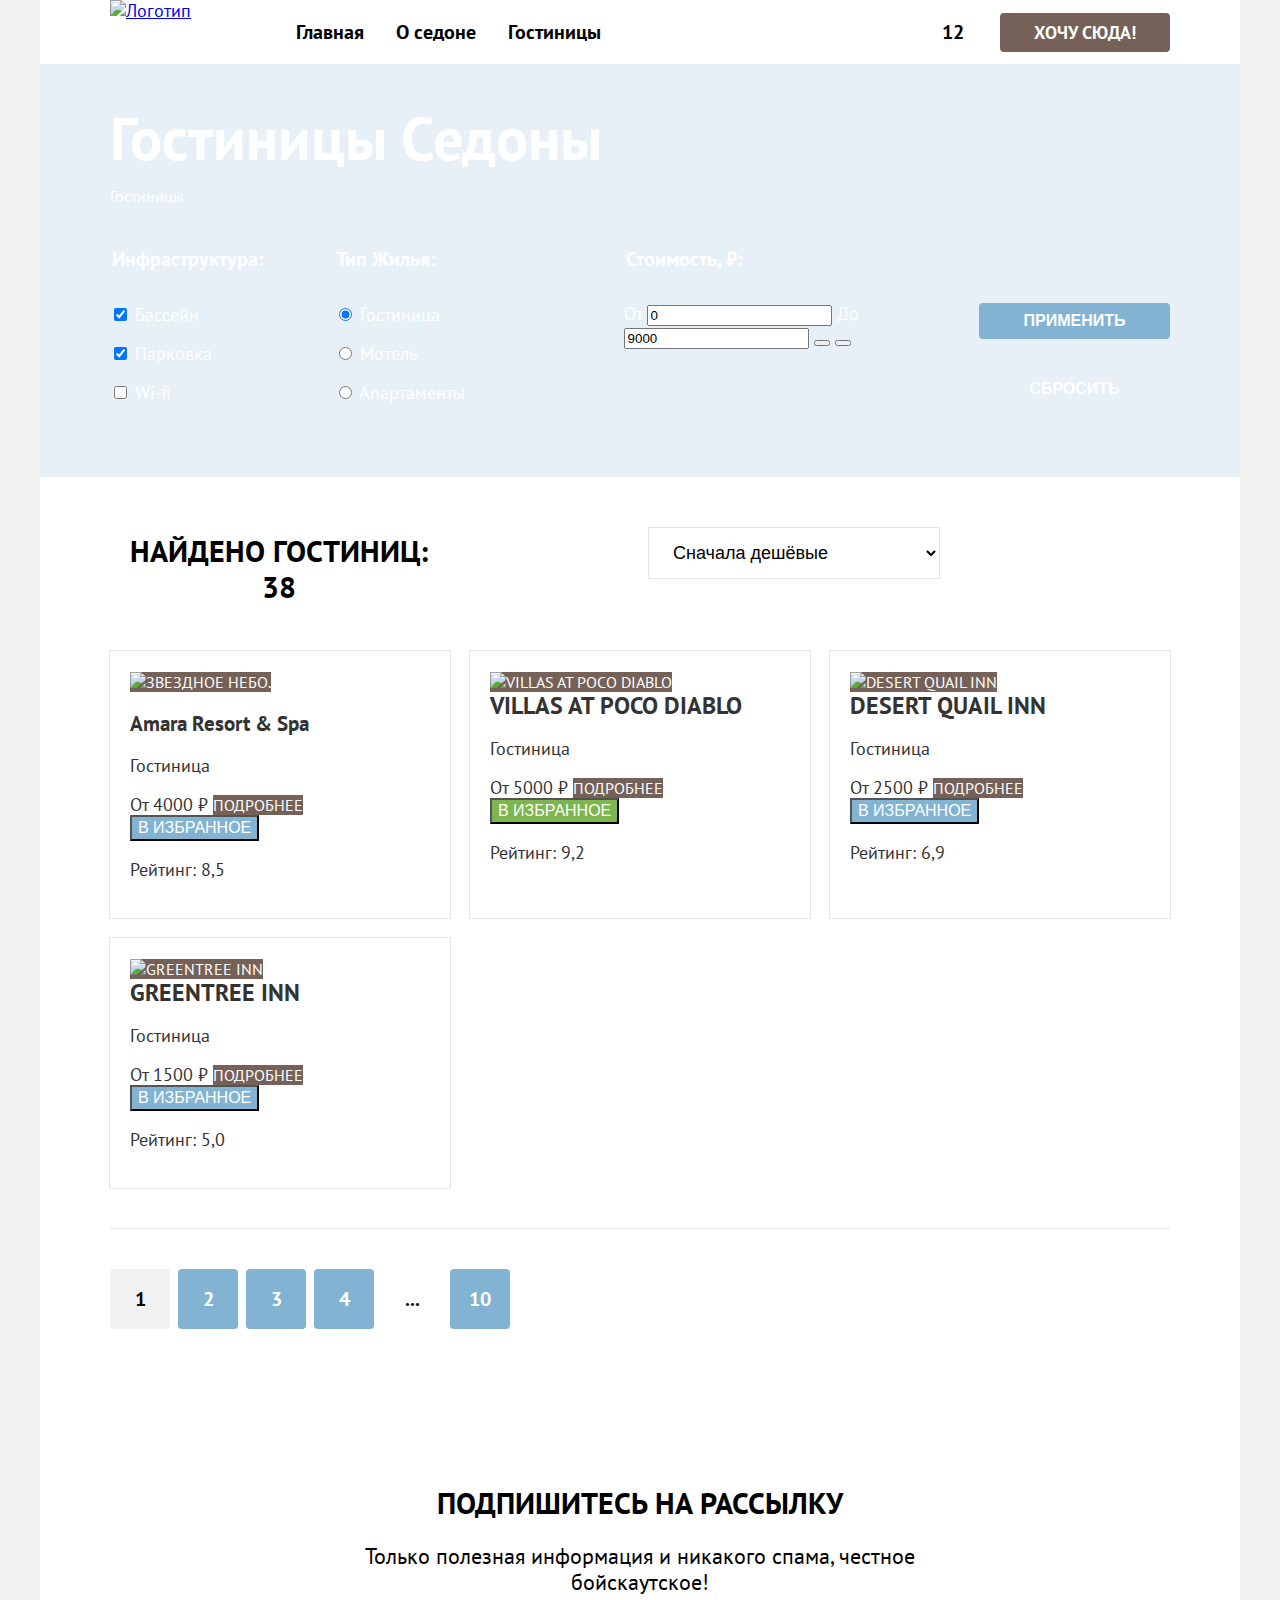
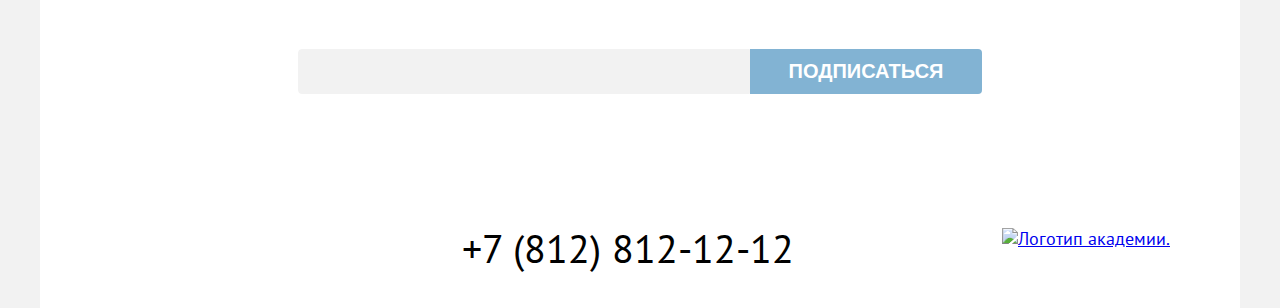
==== catalog.html @ 76ed7002 "Добавляет микросетки на флоксах" ====
<!DOCTYPE html>
<html lang="ru">
<head>
  <meta charset="UTF-8">
  <meta name="viewport" content="width=device-width, initial-scale=1.0">
  <title>Каталог гостиниц в Седоне</title>

  <link rel="stylesheet" href="styles/styles.css">
</head>
<body>
  <div class="page-container">
    <!-- Шапка -->
    <header class="main-header" data-test="header">
      <div class="container">
        <nav class="navigation">
          <a class="logo" href="index.html"><img src="images/logo-header.svg" alt="Логотип" width="140" height="70"></a>
          <ul class="navigation-list">
            <li class="navigation-item">
              <a class="navigation-link" href="#">Главная</a>
            </li>
            <li class="navigation-item">
              <a class="navigation-link" href="#">О седоне</a>
            </li>
            <li class="navigation-item">
              <a class="navigation-link" href="catalog.html">Гостиницы</a>
            </li>
          </ul>
          <ul class="navigation-list navigation-user">
            <li class="navigation-item">
              <a class="navigation-link" href="#">
              <span class="visually-hidden">
                Поиск
              </span>
              </a>
            </li>
            <li class="navigation-item">
              <a class="navigation-link" href="#">
                <span class="visually-hidden">
                  Избранное
                </span>
                <span class="notification">12</span>
              </a>
            </li>
            <li class="navigation-item">
              <a class="navigation-button button button-primary" href="#">Хочу сюда!</a>
            </li>
          </ul>
        </nav>
      </div>
    </header>

    <main class="main-inner">
      <!-- Фильтр -->
      <section class="filter" data-test="filter">
        <div class="container filter-container">
            <h1 class="filter-title title-h1">Гостиницы Седоны</h1>
              <ul class="breadcrumbs">
                <li class="breadcrumbs-item">
                  <a class="breadcrumbs-link" href="index.html">
                    <span class="visually-hidden">Главная</span>
                  </a>
                </li>
                <li class="breadcrumbs-item">
                  <span class="breadcrumbs-link"> Гостиницы</span>
                </li>
              </ul>
          <form class="catalog-filter" action="https://echo.htmlacademy.ru/" method="get">
            <fieldset class="catalog-filter-group">
              <legend class="catalog-filter-title">Инфраструктура:</legend>
              <ul class="catalog-filter-list">
                <li class="catalog-filter-item">
                  <lable class="checkbox">
                    <input type="checkbox" class="checkbox-input" name="swimming-pool" checked>
                    <span class="checkbox-lable">Бассейн</span>
                  </lable>
                </li>
                <li class="catalog-filter-item">
                  <lable class="checkbox">
                    <input type="checkbox" class="checkbox-input" name="parking" checked>
                    <span class="checkbox-lable">Парковка</span>
                  </lable>
                </li>
                <li class="catalog-filter-item">
                  <lable class="checkbox">
                    <input type="checkbox" class="checkbox-input" name="wi-fi">
                    <span class="checkbox-lable">Wi-fi</span>
                  </lable>
                </li>
              </ul>
            </fieldset>
            <fieldset class="catalog-filter-group">
              <legend class="catalog-filter-title">Тип Жилья:</legend>
              <ul class="catalog-filter-list">
                <li class="catalog-filter-item">
                  <label class="radio">
                    <input type="radio" class="radio-input" name="type-of-housing" value="hotel" checked>
                    <span class="radio-lable">Гостиница</span>
                  </label>
                </li>
                <li class="catalog-filter-item">
                  <label class="radio">
                    <input type="radio" class="radio-input" name="type-of-housing" value="the-motel">
                    <span class="radio-lable">Мотель</span>
                  </label>
                </li>
                <li class="catalog-filter-item">
                  <label class="radio">
                    <input type="radio" class="radio-input" name="type-of-housing" value="apartments">
                    <span class="radio-lable">Апартаменты</span>
                  </label>
                </li>
              </ul>
            </fieldset>
            <fieldset class="catalog-filter-group">
              <legend class="catalog-filter-title">Стоимость, ₽:</legend>
              <lable class="filter-range-control">
                <span class="range">От</span>
                <input type="text" class="min-interval" value="0">
              </lable>
              <lable class="filter-range-control">
                <span class="range">До</span>
                <input type="text" class="max-interval" value="9000">
              </lable>
              <button class="filter-range-handle handle-min" type="button">
                <span class="visually-hidden">Управление нижней границей стоимости</span>
              </button>
              <button class="filter-range-handle handle-max" type="button">
                <span class="visually-hidden">Управление верхней границей стоимости</span>
              </button>
            </fieldset>
            <div class="button-filter-choice">
              <button class="button button-apply button-secondary" type="submit">Применить</button>
              <button class="button button-reset" type="submit">Сбросить</button>
            </div>
          </form>
        </div>
      </section>

      <!-- Каталог -->
      <section class="cards container" data-test="catalog">
        <header class="catalog-header">
          <h2 class="catalog-title title-h2">Найдено гостиниц: 38</h2>
          <label class="catalog-select">
            <select class="select-control" aria-label="Сортировка">
                <option value="popular">Сначала дешёвые</option>
                <option value="cheap">Сначала дорогие</option>
                <option value="expensive">Сначала популярные</option>
            </select>
          </label>
          <ul class="cards-type">
            <li class="cards-type-item">
              <a href="#" class="button button-light">
                <span class="visually-hidden">Показать карточки</span>
              </a>
            </li>
            <li class="cards-type-item">
              <a class="button" href="#">
                <span class="visually-hidden">Слайд-шоу</span>
              </a>
            </li>
            <li class="cards-type-item">
              <a class="button" href="#">
                <span class="visually-hidden">Показать список</span>
              </a>
            </li>
          </ul>
        </header>
        <ul class="cards-list">
          <li class="cards-item">
            <div class="prodact-card">
              <a href="#" class="card-link">
                <img src="images/catalog/hotel-1.jpg" alt=" Звездное небо." class="card-image" width="300" height="212">
              </a>
              <h3 class="card-title">Amara Resort & Spa</h3>
              <p class="card-text">Гостиница</p>
              <b class="card-price">От 4000 ₽</b>
              <a href="" class="button card-link">подробнее</a>
              <button class="button button-favourites">в избранное</button>
              <p class="visually-hidden">4 звезды</p>
              <p class="card-rating">Рейтинг: 8,5</p>
            </div>
          </li>

          <li class="cards-item">
            <div class="prodact-card">
              <a href="#" class="card-link">
                <img src="images/catalog/hotel-2.jpg" width="300" height="212" alt=" Villas at Poco Diablo" class="card-image">
              </a>
              <h3 class="card-title title-h3">Villas at Poco Diablo</h3>
              <p class="card-text">Гостиница</p>
              <b class="card-price">От 5000 ₽</b>
              <a href="" class="button card-link">подробнее</a>
              <button class="button button-favourites active-button">в избранное</button>
              <p class="visually-hidden">4 звезды</p>
              <p class="card-rating">Рейтинг: 9,2</p>
            </div>
          </li>

          <li class="cards-item">
            <div class="prodact-card">
              <a href="#" class="card-link">
                <img src="images/catalog/hotel-3.jpg" width="300" height="212" alt="Desert Quail Inn" class="card-image">
              </a>
              <h3 class="card-title title-h3">Desert Quail Inn</h3>
              <p class="card-text">Гостиница</p>
              <b class="card-price">От 2500 ₽</b>
              <a href="" class="button card-link">подробнее</a>
              <button class="button button-favourites">в избранное</button>
              <p class="visually-hidden">3 звезды</p>
              <p class="card-rating">Рейтинг: 6,9</p>
            </div>
          </li>

          <li class="cards-item">
            <div class="prodact-card">
              <a href="#" class="card-link">
                <img src="images/catalog/hotel-4.jpg" width="300" height="212" alt="GreenTree Inn" class="card-image">
              </a>
              <h3 class="card-title title-h3">GreenTree Inn</h3>
              <p class="card-text">Гостиница</p>
              <b class="card-price">От 1500 ₽</b>
              <a href="" class="button card-link">подробнее</a>
              <button class="button button-favourites">в избранное</button>
              <p class="visually-hidden">2 звезды</p>
              <p class="card-rating">Рейтинг: 5,0</p>
            </div>
          </li>
        </ul>

        <!-- Пагинация -->
        <ul class="pagination">
          <li class="pagination-item">
            <a class="pagination-link pagination-current">1</a>
          </li>
          <li class="pagination-item">
            <a class="pagination-link" href="#">2</a>
          </li>
          <li class="pagination-item">
            <a class="pagination-link" href="#">3</a>
          </li>
          <li class="pagination-item">
            <a class="pagination-link" href="#">4</a>
          </li>
          <li class="pagination-item">
            <a class="pagination-link pagination-other" href="#">...</a>
          </li>
          <li class="pagination-item">
            <a class="pagination-link" href="#">10</a>
          </li>
        </ul>
      </section>

      <!-- Обратная связь-->
      <section class="subscribe subscribe-catalog" data-test="subscribe">
        <div class="subscribe-container">
          <h2 class="catalog-subscribe-title title-h2">Подпишитесь на рассылку</h2>
          <p class="subscribe-description">Только полезная информация и никакого спама, честное бойскаутское!</p>
          <form class="subscribe-form" action="https://echo.htmlacademy.ru/" method="post">
            <input class="subscribe-email" type="email" name="subscribe-email">
            <button class="button subscribe-button button-secondary" type="submit">Подписаться</button>
          </form>
        </div>
      </section>
    </main>

    <footer class="main-footer" data-test="footer">
      <div class="container footer-container">
          <!-- Социальные сети -->
            <ul class="socials">
              <li class="socials-item">
                <a class="socials-link" href="#">
                  <span class="visually-hidden">Вконтакте</span>
                </a>
              </li>
              <li class="socials-item">
                <a class="socials-link" href="#">
                  <span class="visually-hidden">Телеграм</span>
                </a>
              </li>
              <li class="socials-item">
                <a class="socials-link" href="#">
                  <span class="visually-hidden">Youtube</span>
                </a>
              </li>
            </ul>
          <!-- Контакт -->
            <addres class="footer-phone">
              <a href="tel:+78128121212" class="footer-phone-link">+7 (812) 812-12-12</a>
            </addres>
          <!-- Лого футер -->
            <a class="footer-logo" href="index.html"><img src="images/Logo-footer.png" alt="Логотип академии." width="115" height="33"></a>
      </div>
    </footer>
  </div>
</body>
</html>
---- styles/styles.css ----
/* Подключение шрифтов */
@font-face {
  font-family: "PT Sans";
  font-style: normal;
  font-weight: 400;
  src: url("../fonts/ptsans-400.woff2") format("woff2");
  font-display: swap;
}


@font-face {
  font-family: "PT Sans";
  font-style: normal;
  font-weight: 700;
  src: url("../fonts/ptsans-700.woff2") format("woff2");
  font-display: swap;
}

*,
*::before,
*::after {
  box-sizing: border-box;
}

.visually-hidden {
  position: absolute;
  width: 1px;
  height: 1px;
  margin: -1px;
  padding: 0;
  border: 0;
  clip: rect(0 0 0 0);
  overflow: hidden;
}

html {
  height: 100%;
}

body{
  margin: 0;
  display: flex;
  flex-direction: column;
  min-height: 100%;
  font-family: "PT Sans", "Arial", sans-serif;
  font-size: 18px;
  line-height: 21px;
  font-weight: 400;
  color: #333333;
  background-color: #F2F2F2;
}

.page-container {
  background-color: #ffffff;
  max-width: 1200px;
  margin: 0 auto;
}

.container {
  width: 1060px;
  margin: 0 auto;
}

.main-header {
  color: #000000;
}

.navigation {
  display: flex;
  column-gap: 30px;
  align-items: center;
}

.logo {
  align-self: flex-start;
  width: 140px;
  /* margin-right: 30px; */
  margin-bottom: -6px;
}

.navigation-list {
  margin: 0;
  padding: 0;
  list-style: none;
  display: flex;
  flex-wrap: wrap;
  align-items: center;
}

.navigation-user {
  margin-left: auto;
}

.navigation-link {
  display: block;
  padding: 20px 16px;
  font-size: 20px;
  line-height: 24px;
  font-weight: 700;
  text-decoration: none;
  color: inherit;
}

.navigation-user .navigation-link {
  min-width: 44px;
  min-height: 64px;
}

.button-primary {
  color: #ffffff;
  background-color: #756157;
  text-decoration: none;
  text-transform: uppercase;
  font-weight: 700;
}

.navigation-button {
  padding: 8px 34px;
  border-radius: 4px;
  margin-left: 20px;
}

.main-index {
  background-color: #ffffff;
  width: 1200px;
  margin: 0 auto;
}

.main-container {
  flex-grow: 1;
}

.hero-img {
  display: block;
  margin: 0 auto;
  margin-bottom: 82px;
}

.hero {
  background-image: url('../images/hero.jpg');
  background-repeat: no-repeat;
  background-size: 100% auto;
  background-color: #ffffff;
  min-height: 485px;
  padding-top: 51px;
}

.title-h1 {
  font-size: 60px;
  line-height: 78px;
  font-weight: 700;
  margin: 0;
}

.title-h2 {
  font-size: 30px;
  font-weight: 700;
  line-height: 36px;
  text-align: center;
  text-transform: uppercase;
  color: #000000;
  margin: 0;
}

.title-h3 {
  font-size: 24px;
  line-height: 28px;
  font-weight: 700;
  text-transform: uppercase;
  margin: 0;
}



.section-header-description {
  font-size: 22px;
  line-height: 26px;
  text-align: center;
}

/* Преимущества */

.advantages-header-title {
  margin-top: 69px;
  margin-bottom: 25px;
}

.advantages-header-description {
  margin-bottom: 69px;
}

.advantages-list {
  display:flex;
  flex-wrap: wrap;
  margin: 0;
  padding: 0;
  justify-content: space-around;
  text-align: center;
  list-style: none;
}

.advantages-card {
  min-height: 385px;
  display: flex;
  flex-direction: column;
  justify-content: center;
  align-items: center;
  padding: 102px 85px;
}

.advantages-item-w-image-left {
  background-color: #82B3D3;
  color: #ffffff;
  width: 1200px;
  display: flex;
  flex-direction: row-reverse;
}

.advantages-item-light {
  background-color: #83B3D31F;
  color: #000000;
  width: 400px;
}

.advantages-item-dark {
  background-color: #83B3D333;
  color: #000000;
  width: 400px;
}

.advantages-item-w-image-right {
  background-color: #82B3D3;
  color: #ffffff;
  width: 1200px;
  display: flex;
}

/* Услуги */
.services-header-title {
  margin-top: 64px;
  margin-bottom: 20px;
}

.services-header-description {
  margin-bottom: 64px;
}

.services-list {
  margin: 0;
  padding: 0;
  display: flex;
  flex-wrap: wrap;
  list-style: none;
}

.services-container {
  padding-top: 81px;
  display: flex;
  flex-direction: column;
  justify-content: center;
  align-items: center;
}

.services-item {
  text-align: center;
  flex-basis: 400px;
  min-height: 385px;
}

.services-item-light {
  background-color: #83B3D31F;
}

.services-item p {
  font-size: 18px;
  line-height: 21px;
}

/* Поиск гостиницы */

.search {
  text-align: center;
  display: flex;
  padding: 96px 304px;
}

.search-container {
  width: 592px;
}

.search-title {
  margin-bottom: 20px;
}

.search-description {
font-size: 22px;
line-height: 26px;
margin-bottom: 54px;
}

.search-button {
  font-size: 20px;
  line-height: 36px;
  text-align: center;
  padding: 8px 50px;
  min-width: 376px;
  min-height: 52px;
  border-radius: 4px;
}

/* Обратная связь */

.subscribe {
  background-image: url('../images/Subscribe.jpg');
  background-repeat: no-repeat;
  text-align: center;
  color: #ffffff;
  background-size: 100% auto;
  background-color: #83B3D333;
  display: flex;
  padding: 96px 258px 104px;
}

.subscribe-container {
  width: 684px;
}

.subscribe-title {
  color: #ffffff;
  margin-bottom: 20px;
}

.subscribe-description {
  font-size: 22px;
  line-height: 26px;
  margin-bottom: 54px;
}

.subscribe-form {
  display: flex;
  justify-content: center;
}

.subscribe-email {
  background-color: #F2F2F2;
  min-width: 452px;
  padding: 14px 20px;
  border: 1px solid #F2F2F2;
  border-top-left-radius: 4px;
  border-bottom-left-radius: 4px;
}

.button-secondary {
  color: #ffffff;
  text-transform: uppercase;
  background-color: #82B3D3;
  font-weight: 700;
  border: none;
}

.subscribe-button {
  min-width: 232px;
  padding: 8px 10px;
  border-top-right-radius: 4px;
  border-bottom-right-radius: 4px;
  font-size: 20px;
}

/* Футер */

.main-footer {
  margin: 0 auto;
  display: flex;
  justify-content: space-between;
  background-color: #ffffff;
}

.footer-container {
  display: flex;
  justify-content: space-between;
  margin: 30px 70px 40px;
}

.socials {
  list-style: none;
  margin: 0;
  padding: 0;
  display: flex;
  flex-wrap:wrap;
}

.socials-item {
  min-width: 48px;
  min-height: 40px;
}

.footer-phone {
  width: 720px;
  text-align: center;
}

.footer-phone-link {
  font-size: 40px;
  line-height: 40px;
  text-decoration: none;
  text-align: center;
  color: #000000;
}

.logo-footer-container {
  width: 115;
  align-self: center;
}


/* Каталог */

/* Фильтр */
.main-inner {
  width: 1200px;
  margin: 0 auto;
  background-color: #ffffff;
}

.filter {
  background-color: #83B3D333;
  color: #ffffff;
  background-image: url('../images/filter-background.jpg');
  background-repeat: no-repeat;
  background-size: cover;
   padding: 35px 70px 70px;
}

.filter-title {
  margin-bottom: 8px;
}

.filter-container {

  margin: 0;
}

.breadcrumbs {
  display: flex;
  list-style: none;
  margin: 0;
  padding: 0;
  margin-bottom: 40px;
}

.breadcrumbs-link {
  text-decoration: none;
  font-size: 16px;
}

.catalog-filter {
  display: flex;
}

.catalog-filter-list {
  list-style: none;
  margin: 0;
  padding: 0;
}

.catalog-filter-item {
  margin: 0;
  margin-bottom: 16px;
}

.catalog-filter-item:last-child {
  margin-bottom: 0;
}

.catalog-filter-group {
  min-width: 150px;
  margin: 0;
  padding: 0;
  border: none;
  margin-right: 70px;
}

.catalog-filter-group:nth-child(2) {
  margin-right: 140px;
}

.catalog-filter-group:nth-child(3) {
  width: 288px;
}

.catalog-filter-title {
  font-size: 20px;
  line-height: 24px;
  font-weight: 700;
  margin-bottom: 32px;
}

.checkbox-lable {
  font-size: 18px;
  line-height: 23px;
}

.radio-lable {
  font-size: 18px;
  line-height: 23px;
  font-weight: 400;
}

.button-filter-choice {
  display: flex;
  flex-direction: column;
  width: 191px;
}

.button-apply {
  font-size: 16px;
  line-height: 20px;
  text-align: center;
  min-width: 191px;
  padding: 8px 10px;
  margin-top: 56px;
  margin-bottom: 32px;
  border-radius: 4px;
}

.button-reset {
  font-size: 16px;
  line-height: 20px;
  text-transform: uppercase;
  color: #ffffff;
  font-weight: 700;
  text-align: center;
  min-width: 191px;
  padding: 8px 10px;
  background: transparent;
  border: none;
}

.search-resalt {
  font-size: 30px;
  line-height: 36px;
  font-weight: 700;
  text-transform: uppercase;
  color: #000000;
}

.select-control {
  font-size: 18px;
  line-height: 21px;
  background-color: #ffffff;
}

/* Карточки */
.catalog-header {
  display: flex;
  margin-top: 50px;
  margin-bottom: 40px;
}

.catalog-title {
 margin: 0;
 padding-top: 6px;
 padding-bottom: 6px;
 margin-right: 200px;
}

.select-control {
  min-width: 292px;
  padding: 14px 20px;
  border: 1px solid #E5E5E5;
  margin-right: 70px;
}

.cards-type {
  display: flex;
  flex-wrap: wrap;
  gap: 8px;
  padding: 0;
  margin: 0;
  min-width: 160px;
  list-style: none;
}

.cards-type-item {
  min-width: 48px;
  min-height: 48px;
}

.cards-list {
  display: flex;
  flex-wrap: wrap;
  justify-content: space-between;
  gap: 20px;
  list-style: none;
  margin: 0 auto;
  padding: 0;
  margin-bottom: 40px;
}

.cards-item {
  display:flex;
  flex-direction: column;
  padding: 20px;
  width: 340px;
  box-shadow: 0 0 0 1px #E6E6E6;
}

.cards-title {
  font-size: 24px;
  line-height: 28px;
  font-weight: 700;
}

.card-text {
  font-size: 18px;
  line-height: 21px;
}

.card-price {
  font-size: 18px;
  line-height: 21px;
  font-weight: 400;
}

.card-link {
  font-size: 16px;
  line-height: 20px;
  text-decoration: none;
  color: #ffffff;
  background-color: #756157;
  text-transform: uppercase;
}

.button-favourites {
  background-color: #82B3D3;
  color: #ffffff;
  font-size: 16px;
  line-height: 20px;
  text-transform: uppercase;
}

.button-rating {
  font-size: 16px;
  line-height: 20px;
  text-transform: uppercase;
  background-color: #F2F2F2;
}

.active-button {
  background-color: #7DB54F;
}


/* Пагинация */
.pagination {
  background-color: #ffffff;
  list-style: none;
  margin: 0;
  padding: 0;
  display: flex;
  gap: 8px;
  padding-top: 40px;
  margin-bottom: 60px;
  border-top: 1px solid #E6E6E6;
}

.pagination-link{
  color: #ffffff;
  background-color: #82B3D3;
  border-radius: 4px;
  text-decoration: none;
  font-size: 20px;
  line-height: 36px;
  font-weight: 700;
  display: block;
  min-width: 60px;
  min-height: 60px;
  padding: 12px 14px;
  text-align: center;
}

.pagination-current {
  color: #000000;
  background-color: #F2F2F2;
}

.pagination-other {
  color: #000000;
  background-color: #ffffff;
}

/* Обратная связь */

.subscribe-catalog {
  background-color: #ffffff;
  color: #000000;
  background-image: none;
}

.catalog-subscribe-title {
  color: #000000;
}
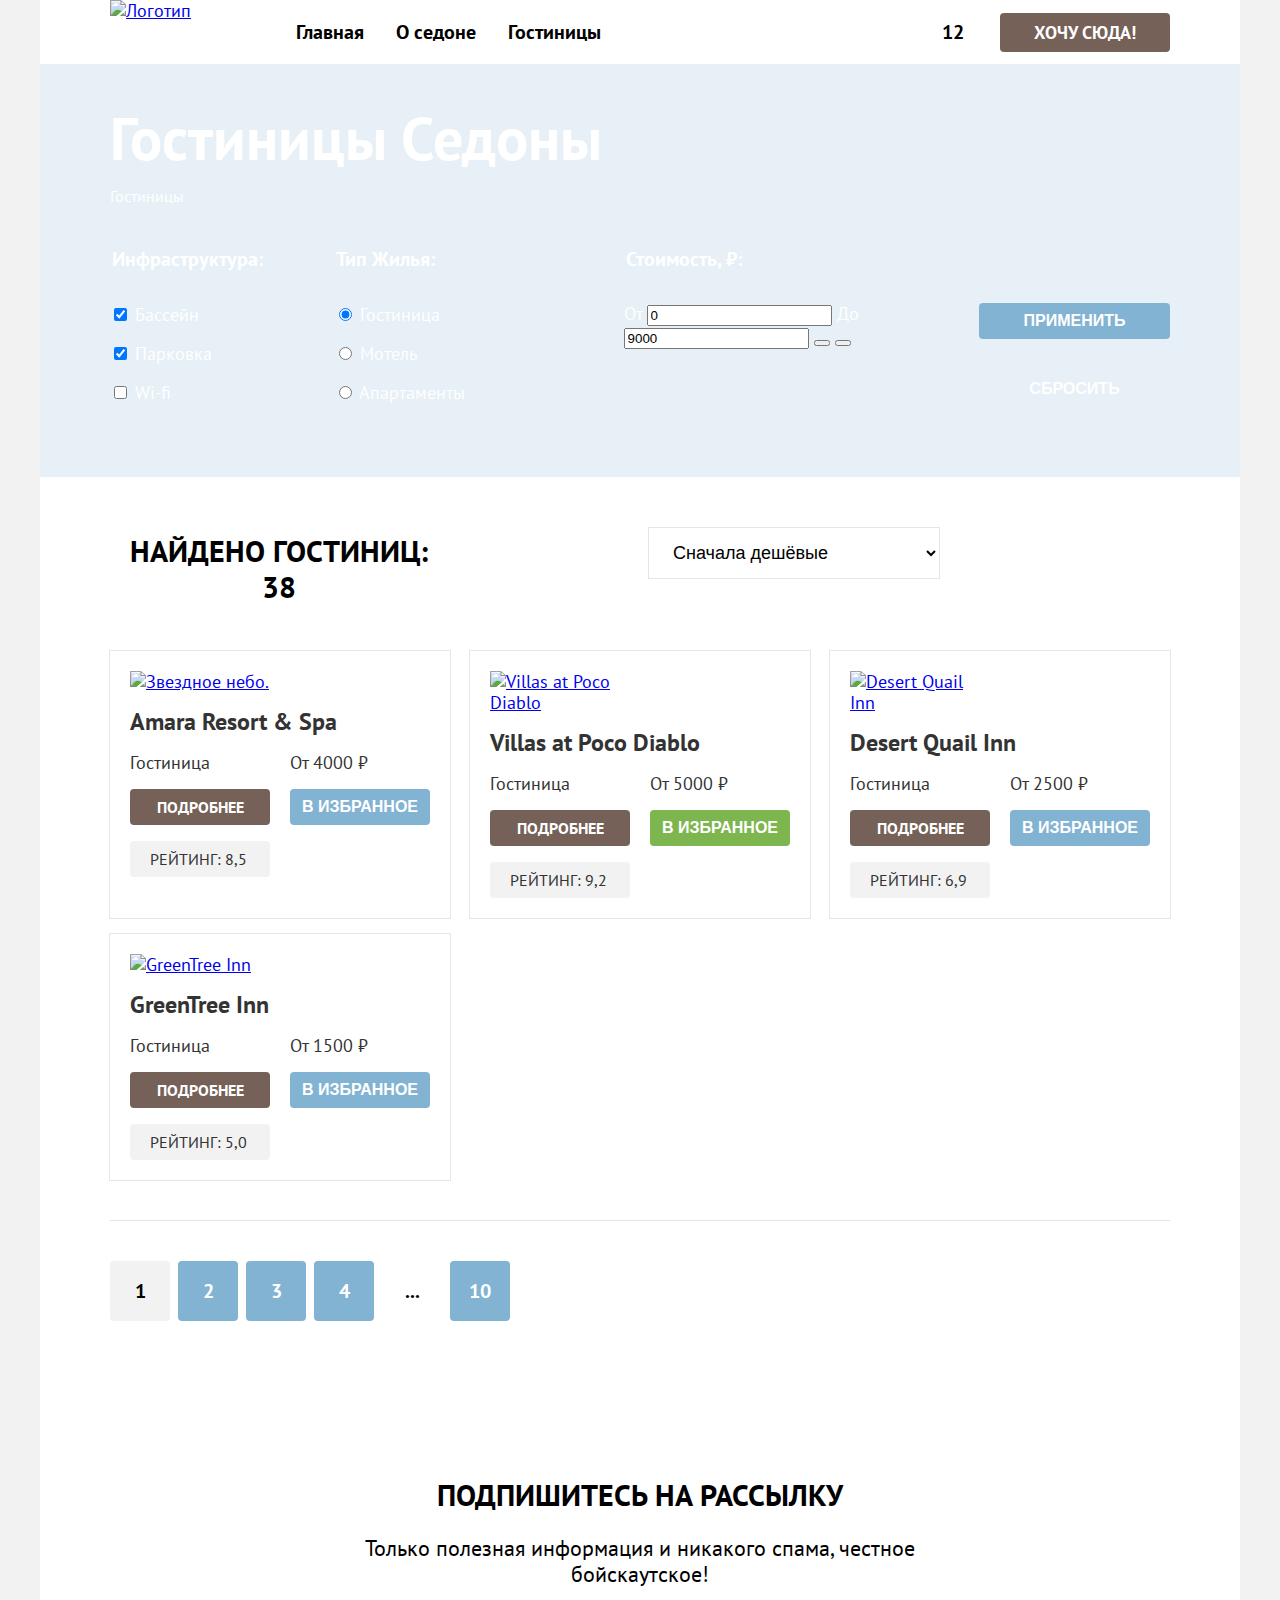
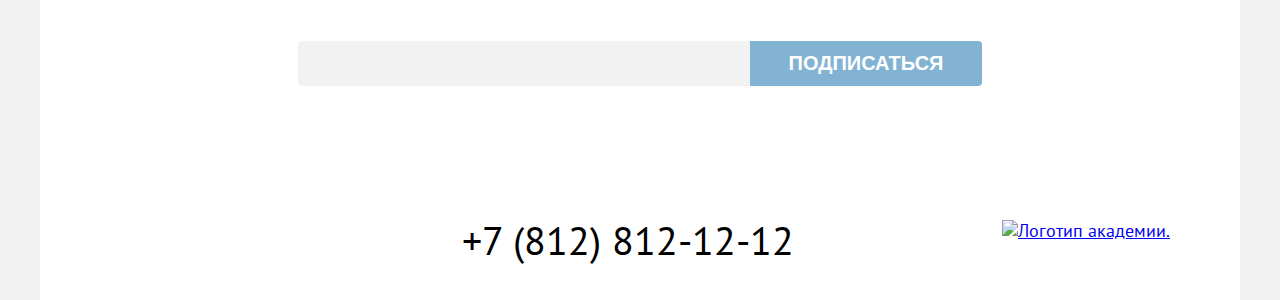
==== commit 8b494dbc: "Добавляет сетки на гридах в каталоге" ====
--- a/catalog.html
+++ b/catalog.html
@@ -167,60 +167,60 @@
         </header>
         <ul class="cards-list">
           <li class="cards-item">
-            <div class="prodact-card">
+            <div class="product-card">
               <a href="#" class="card-link">
                 <img src="images/catalog/hotel-1.jpg" alt=" Звездное небо." class="card-image" width="300" height="212">
               </a>
-              <h3 class="card-title">Amara Resort & Spa</h3>
-              <p class="card-text">Гостиница</p>
-              <b class="card-price">От 4000 ₽</b>
-              <a href="" class="button card-link">подробнее</a>
-              <button class="button button-favourites">в избранное</button>
-              <p class="visually-hidden">4 звезды</p>
-              <p class="card-rating">Рейтинг: 8,5</p>
-            </div>
-          </li>
-
-          <li class="cards-item">
-            <div class="prodact-card">
+                  <h3 class="card-title">Amara Resort & Spa</h3>
+                  <p class="card-text">Гостиница</p>
+                  <b class="card-price">От 4000 ₽</b>
+                    <a href="" class="button button-detaild button-primary">подробнее</a>
+                    <button class="button button-favourites button-secondary">в избранное</button>
+                  <p class="visually-hidden">4 звезды</p>
+                  <p class="card-rating">Рейтинг: 8,5</p>
+            </div>
+          </li>
+
+          <li class="cards-item">
+            <div class="product-card">
               <a href="#" class="card-link">
                 <img src="images/catalog/hotel-2.jpg" width="300" height="212" alt=" Villas at Poco Diablo" class="card-image">
               </a>
-              <h3 class="card-title title-h3">Villas at Poco Diablo</h3>
+              <h3 class="card-title">Villas at Poco Diablo</h3>
               <p class="card-text">Гостиница</p>
               <b class="card-price">От 5000 ₽</b>
-              <a href="" class="button card-link">подробнее</a>
-              <button class="button button-favourites active-button">в избранное</button>
+              <a href="" class="button button-primary button-detaild">подробнее</a>
+              <button class="button button-favourites active-button button-secondary">в избранное</button>
               <p class="visually-hidden">4 звезды</p>
               <p class="card-rating">Рейтинг: 9,2</p>
             </div>
           </li>
 
           <li class="cards-item">
-            <div class="prodact-card">
+            <div class="product-card">
               <a href="#" class="card-link">
                 <img src="images/catalog/hotel-3.jpg" width="300" height="212" alt="Desert Quail Inn" class="card-image">
               </a>
-              <h3 class="card-title title-h3">Desert Quail Inn</h3>
+              <h3 class="card-title">Desert Quail Inn</h3>
               <p class="card-text">Гостиница</p>
               <b class="card-price">От 2500 ₽</b>
-              <a href="" class="button card-link">подробнее</a>
-              <button class="button button-favourites">в избранное</button>
+              <a href="" class="button button-detaild button-primary">подробнее</a>
+              <button class="button button-favourites button-secondary">в избранное</button>
               <p class="visually-hidden">3 звезды</p>
               <p class="card-rating">Рейтинг: 6,9</p>
             </div>
           </li>
 
           <li class="cards-item">
-            <div class="prodact-card">
+            <div class="product-card">
               <a href="#" class="card-link">
                 <img src="images/catalog/hotel-4.jpg" width="300" height="212" alt="GreenTree Inn" class="card-image">
               </a>
-              <h3 class="card-title title-h3">GreenTree Inn</h3>
+              <h3 class="card-title">GreenTree Inn</h3>
               <p class="card-text">Гостиница</p>
               <b class="card-price">От 1500 ₽</b>
-              <a href="" class="button card-link">подробнее</a>
-              <button class="button button-favourites">в избранное</button>
+              <a href="" class="button button-detaild button-primary">подробнее</a>
+              <button class="button button-favourites button-secondary">в избранное</button>
               <p class="visually-hidden">2 звезды</p>
               <p class="card-rating">Рейтинг: 5,0</p>
             </div>
--- a/styles/styles.css
+++ b/styles/styles.css
@@ -112,6 +112,7 @@
   text-decoration: none;
   text-transform: uppercase;
   font-weight: 700;
+  text-align: center;
 }
 
 .navigation-button {
@@ -169,8 +170,6 @@
   text-transform: uppercase;
   margin: 0;
 }
-
-
 
 .section-header-description {
   font-size: 22px;
@@ -356,6 +355,7 @@
   background-color: #82B3D3;
   font-weight: 700;
   border: none;
+  text-align: center;
 }
 
 .subscribe-button {
@@ -587,13 +587,13 @@
 }
 
 .cards-list {
-  display: flex;
-  flex-wrap: wrap;
-  justify-content: space-between;
-  gap: 20px;
-  list-style: none;
-  margin: 0 auto;
-  padding: 0;
+  display: grid;
+  grid-template-columns: repeat(3, 340px);
+  column-gap: 20px;
+  row-gap: 16px;
+  list-style: none;
+  padding: 0;
+  margin: 0;
   margin-bottom: 40px;
 }
 
@@ -605,45 +605,56 @@
   box-shadow: 0 0 0 1px #E6E6E6;
 }
 
-.cards-title {
+.product-card {
+  display: grid;
+  grid-template-columns: repeat(2, 140px);
+  column-gap: 20px;
+  row-gap: 16px;
+}
+
+.card-title {
   font-size: 24px;
   line-height: 28px;
   font-weight: 700;
+  grid-column: 1/3;
+  margin: 0;
 }
 
 .card-text {
   font-size: 18px;
   line-height: 21px;
+  margin: 0;
 }
 
 .card-price {
   font-size: 18px;
   line-height: 21px;
   font-weight: 400;
-}
-
-.card-link {
+  align-self: center;
+  margin: 0;
+}
+
+.button-detaild {
   font-size: 16px;
   line-height: 20px;
-  text-decoration: none;
-  color: #ffffff;
-  background-color: #756157;
-  text-transform: uppercase;
+  padding: 8px 20px;
+  border-radius: 4px;
 }
 
 .button-favourites {
-  background-color: #82B3D3;
-  color: #ffffff;
   font-size: 16px;
   line-height: 20px;
-  text-transform: uppercase;
-}
-
-.button-rating {
+  border-radius: 4px;
+}
+
+.card-rating {
   font-size: 16px;
   line-height: 20px;
   text-transform: uppercase;
   background-color: #F2F2F2;
+  margin: 0;
+  padding: 8px 20px;
+  border-radius: 4px;
 }
 
 .active-button {
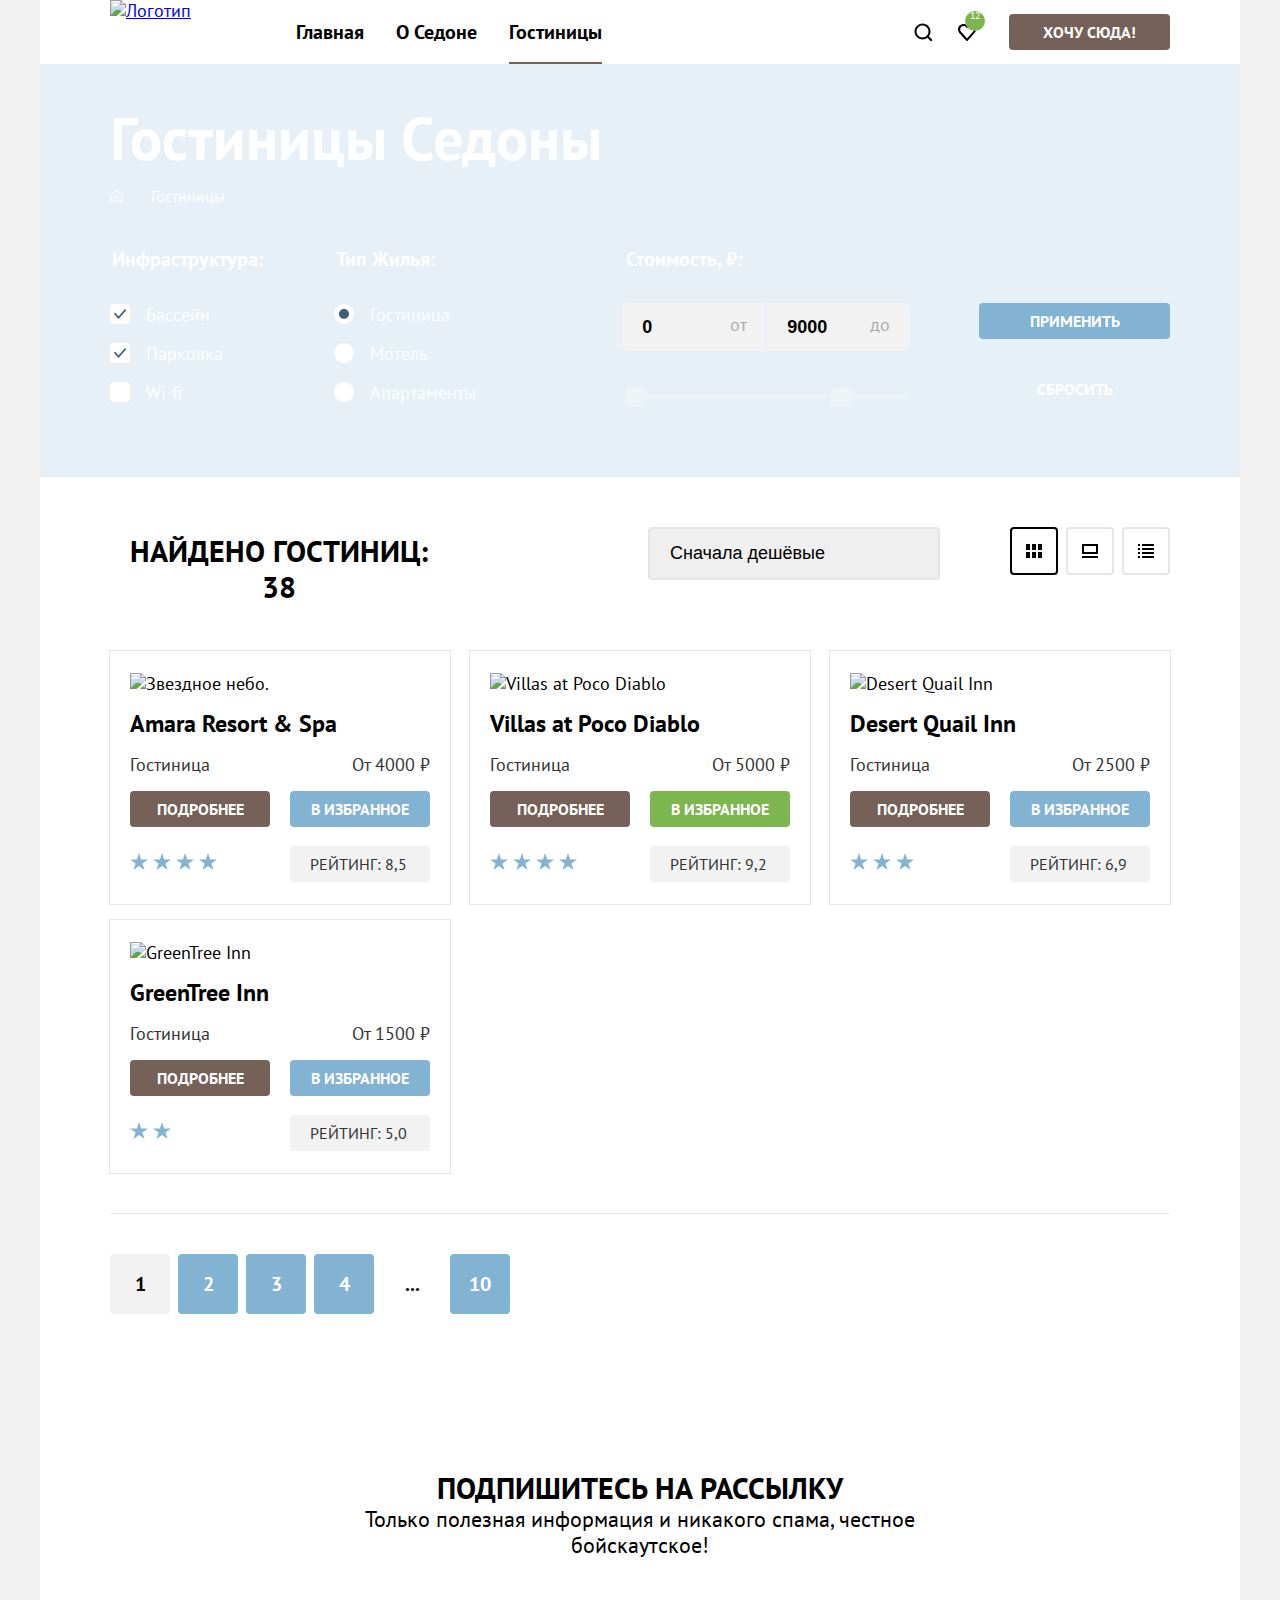
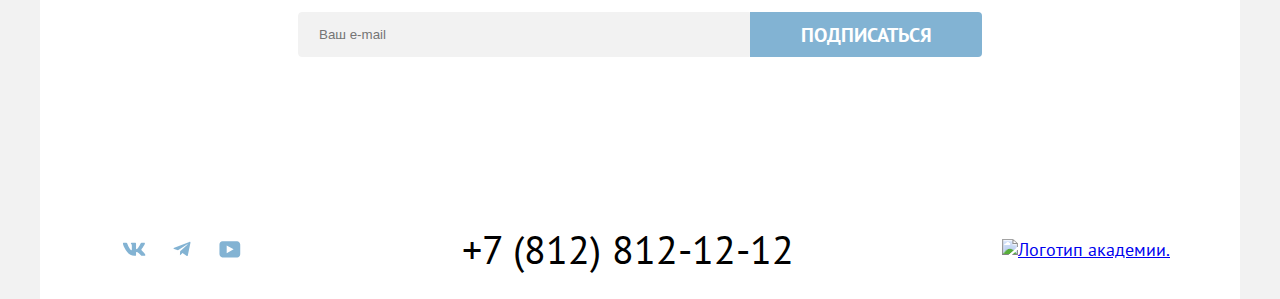
==== commit 9a5c8442: "Добавляет декоративные элементы страниц" ====
--- a/catalog.html
+++ b/catalog.html
@@ -16,32 +16,41 @@
           <a class="logo" href="index.html"><img src="images/logo-header.svg" alt="Логотип" width="140" height="70"></a>
           <ul class="navigation-list">
             <li class="navigation-item">
-              <a class="navigation-link" href="#">Главная</a>
+              <a class="navigation-link" href="index.html">Главная</a>
             </li>
             <li class="navigation-item">
-              <a class="navigation-link" href="#">О седоне</a>
+              <a class="navigation-link" href="#">О Седоне</a>
             </li>
             <li class="navigation-item">
-              <a class="navigation-link" href="catalog.html">Гостиницы</a>
+              <a class="navigation-link navigation-link-current" href="catalog.html">Гостиницы</a>
             </li>
           </ul>
           <ul class="navigation-list navigation-user">
             <li class="navigation-item">
               <a class="navigation-link" href="#">
-              <span class="visually-hidden">
-                Поиск
-              </span>
-              </a>
-            </li>
-            <li class="navigation-item">
-              <a class="navigation-link" href="#">
+                <svg class="navigation-icon" aria-hidden="true" focusable="false" width="20" height="20" viewBox="0 0 20 20" fill="none" xmlns="http://www.w3.org/2000/svg">
+                  <path d="m19.5 18.008-3.7-3.68c1-1.292 1.7-2.983 1.7-4.872 0-4.376-3.6-7.956-8-7.956s-8 3.68-8 8.055c0 4.376 3.6 7.956 8 7.956 1.8 0 3.5-.597 4.9-1.69l3.7 3.679 1.4-1.492Zm-10-2.486c-3.3 0-6-2.685-6-5.967 0-3.282 2.7-5.967 6-5.967s6 2.685 6 5.967c0 3.282-2.7 5.967-6 5.967Z" fill="#000"/>
+                </svg>
+                <span class="visually-hidden">
+                  Поиск
+                </span>
+                </a>
+              </li>
+              <li class="navigation-item">
+
+                <a class="navigation-link" href="#">
+                  <svg class="navigation-icon" aria-hidden="true" focusable="false" width="18" height="17" viewBox="0 0 18 17" fill="none" xmlns="http://www.w3.org/2000/svg">
+                    <path d="M8.9 17C8.6 17 8.3 16.9 8.1 16.6C2.7 10.5 1.4 9.1 1.1 8.7C0.4 7.8 0 6.6 0 5.4C0 2.4 2.4 0 5.5 0C6.8 0 8 0.5 9 1.3C10 0.5 11.3 0 12.5 0C15.5 0 18 2.4 18 5.4C18 6.7 17.5 7.9 16.7 8.8L9.7 16.7C9.5 16.9 9.3 17 8.9 17ZM2.9 7.5C3.2 7.9 6.4 11.5 9 14.4L15.2 7.4C15.7 6.9 15.9 6.2 15.9 5.4C15.9 3.6 14.4 2.1 12.6 2.1C11.6 2.1 10.6 2.6 9.9 3.4C9.6 3.7 9.3 3.8 9 3.8C8.7 3.8 8.4 3.6 8.2 3.4C7.5 2.6 6.5 2.1 5.5 2.1C3.7 2.1 2.2 3.6 2.2 5.4C2.1 6.3 2.5 7 2.9 7.5C2.8 7.5 2.8 7.5 2.9 7.5Z" fill="black"/>
+                    </svg>
                 <span class="visually-hidden">
                   Избранное
                 </span>
-                <span class="notification">12</span>
-              </a>
-            </li>
-            <li class="navigation-item">
+                <div class="notification">
+                  12
+                  </div>
+              </a>
+            </li>
+            <li class="navigation-item navigation-item-button">
               <a class="navigation-button button button-primary" href="#">Хочу сюда!</a>
             </li>
           </ul>
@@ -57,11 +66,15 @@
               <ul class="breadcrumbs">
                 <li class="breadcrumbs-item">
                   <a class="breadcrumbs-link" href="index.html">
+                    <svg width="13" height="13" viewBox="0 0 13 13" fill="none" xmlns="http://www.w3.org/2000/svg">
+                      <path d="M6.5 0.5L0.5 6.30006V12.5001H12.5V6.30006L6.5 0.5ZM11.5 11.5001H1.5V6.70005L6.5 1.9L11.5 6.70005V11.5001Z" fill="white"/>
+                      <path d="M4.5 10.5001H5.5V8.00005H7.5V10.5001H8.5V7.00005H4.5V10.5001Z" fill="white"/>
+                      </svg>
                     <span class="visually-hidden">Главная</span>
                   </a>
                 </li>
                 <li class="breadcrumbs-item">
-                  <span class="breadcrumbs-link"> Гостиницы</span>
+                  <a class="breadcrumbs-link" href="#"> Гостиницы</a>
                 </li>
               </ul>
           <form class="catalog-filter" action="https://echo.htmlacademy.ru/" method="get">
@@ -69,22 +82,25 @@
               <legend class="catalog-filter-title">Инфраструктура:</legend>
               <ul class="catalog-filter-list">
                 <li class="catalog-filter-item">
-                  <lable class="checkbox">
+                  <label class="checkbox">
                     <input type="checkbox" class="checkbox-input" name="swimming-pool" checked>
+                    <span class="checkbox-mark"></span>
                     <span class="checkbox-lable">Бассейн</span>
-                  </lable>
-                </li>
-                <li class="catalog-filter-item">
-                  <lable class="checkbox">
+                  </label>
+                </li>
+                <li class="catalog-filter-item">
+                  <label class="checkbox">
                     <input type="checkbox" class="checkbox-input" name="parking" checked>
+                    <span class="checkbox-mark"></span>
                     <span class="checkbox-lable">Парковка</span>
-                  </lable>
-                </li>
-                <li class="catalog-filter-item">
-                  <lable class="checkbox">
-                    <input type="checkbox" class="checkbox-input" name="wi-fi">
+                  </label>
+                </li>
+                <li class="catalog-filter-item">
+                  <label class="checkbox">
+                    <input type="checkbox" class="checkbox-input " name="wi-fi">
+                    <span class="checkbox-mark"></span>
                     <span class="checkbox-lable">Wi-fi</span>
-                  </lable>
+                  </label>
                 </li>
               </ul>
             </fieldset>
@@ -94,40 +110,55 @@
                 <li class="catalog-filter-item">
                   <label class="radio">
                     <input type="radio" class="radio-input" name="type-of-housing" value="hotel" checked>
+                    <span class="radio-mark"></span>
                     <span class="radio-lable">Гостиница</span>
                   </label>
                 </li>
                 <li class="catalog-filter-item">
                   <label class="radio">
                     <input type="radio" class="radio-input" name="type-of-housing" value="the-motel">
+                    <span class="radio-mark"></span>
                     <span class="radio-lable">Мотель</span>
                   </label>
                 </li>
                 <li class="catalog-filter-item">
                   <label class="radio">
                     <input type="radio" class="radio-input" name="type-of-housing" value="apartments">
+                    <span class="radio-mark"></span>
                     <span class="radio-lable">Апартаменты</span>
                   </label>
                 </li>
               </ul>
             </fieldset>
+
             <fieldset class="catalog-filter-group">
               <legend class="catalog-filter-title">Стоимость, ₽:</legend>
-              <lable class="filter-range-control">
-                <span class="range">От</span>
-                <input type="text" class="min-interval" value="0">
-              </lable>
-              <lable class="filter-range-control">
-                <span class="range">До</span>
-                <input type="text" class="max-interval" value="9000">
-              </lable>
-              <button class="filter-range-handle handle-min" type="button">
-                <span class="visually-hidden">Управление нижней границей стоимости</span>
-              </button>
-              <button class="filter-range-handle handle-max" type="button">
-                <span class="visually-hidden">Управление верхней границей стоимости</span>
-              </button>
+
+              <div class="range">
+                <div class="range-wrapper-inputs">
+                    <label class="range-control">
+                      <span class="range-min">от</span>
+                      <input type="text" class="min-interval" value="0">
+                    </label>
+                  <label class="range-control">
+                    <span class="range-max">до</span>
+                    <input type="text" class="max-interval" value="9000">
+                  </label>
+                </div>
+
+                <div class="range-scale">
+                  <div class="range-bar" style="width: 226px; left: 0.5px">
+                    <button class="range-handle handle-min" type="button">
+                      <span class="visually-hidden">Управление нижней границей стоимости</span>
+                    </button>
+                    <button class="range-handle handle-max" type="button">
+                      <span class="visually-hidden">Управление верхней границей стоимости</span>
+                    </button>
+                  </div>
+              </div>
+            </div>
             </fieldset>
+
             <div class="button-filter-choice">
               <button class="button button-apply button-secondary" type="submit">Применить</button>
               <button class="button button-reset" type="submit">Сбросить</button>
@@ -149,17 +180,60 @@
           </label>
           <ul class="cards-type">
             <li class="cards-type-item">
-              <a href="#" class="button button-light">
-                <span class="visually-hidden">Показать карточки</span>
+              <a href="#" class="card-grid-toggle card-grid-toggle-dark">
+                <svg class="type-icon" width="16" height="14" viewBox="0 0 16 14" fill="none" xmlns="http://www.w3.org/2000/svg">
+                  <g clip-path="url(#clip0_107078_168)">
+                  <path d="M4 0H0V6H4V0Z" fill="black"/>
+                  <path d="M16 0H12V6H16V0Z" fill="black"/>
+                  <path d="M10 0H6V6H10V0Z" fill="black"/>
+                  <path d="M4 8H0V14H4V8Z" fill="black"/>
+                  <path d="M16 8H12V14H16V8Z" fill="black"/>
+                  <path d="M10 8H6V14H10V8Z" fill="black"/>
+                  </g>
+                  <defs>
+                  <clipPath id="clip0_107078_168">
+                  <rect width="16" height="14" fill="white"/>
+                  </clipPath>
+                  </defs>
+                  </svg>
+                <span class="visually-hidden">Карточки</span>
               </a>
             </li>
             <li class="cards-type-item">
-              <a class="button" href="#">
+              <a class="card-grid-toggle" href="#">
+                <svg class="type-icon" width="16" height="14" viewBox="0 0 16 14" fill="none" xmlns="http://www.w3.org/2000/svg">
+                  <g clip-path="url(#clip0_107078_278)">
+                  <path d="M16 12H0V14H16V12Z" fill="black"/>
+                  <path d="M14 2V8H2V2H14ZM16 0H0V10H16V0Z" fill="black"/>
+                  </g>
+                  <defs>
+                  <clipPath id="clip0_107078_278">
+                  <rect width="16" height="14" fill="white"/>
+                  </clipPath>
+                  </defs>
+                  </svg>
                 <span class="visually-hidden">Слайд-шоу</span>
               </a>
             </li>
             <li class="cards-type-item">
-              <a class="button" href="#">
+              <a class="card-grid-toggle" href="#">
+                <svg class="type-icon" width="16" height="14" viewBox="0 0 16 14" fill="none" xmlns="http://www.w3.org/2000/svg">
+                  <g clip-path="url(#clip0_107078_295)">
+                  <path d="M2 0H0V2H2V0Z" fill="black"/>
+                  <path d="M16 0H4V2H16V0Z" fill="black"/>
+                  <path d="M2 4H0V6H2V4Z" fill="black"/>
+                  <path d="M16 4H4V6H16V4Z" fill="black"/>
+                  <path d="M2 8H0V10H2V8Z" fill="black"/>
+                  <path d="M16 8H4V10H16V8Z" fill="black"/>
+                  <path d="M2 12H0V14H2V12Z" fill="black"/>
+                  <path d="M16 12H4V14H16V12Z" fill="black"/>
+                  </g>
+                  <defs>
+                  <clipPath id="clip0_107078_295">
+                  <rect width="16" height="14" fill="white"/>
+                  </clipPath>
+                  </defs>
+                  </svg>
                 <span class="visually-hidden">Показать список</span>
               </a>
             </li>
@@ -171,12 +245,28 @@
               <a href="#" class="card-link">
                 <img src="images/catalog/hotel-1.jpg" alt=" Звездное небо." class="card-image" width="300" height="212">
               </a>
+              <a href="#" class="card-link">
                   <h3 class="card-title">Amara Resort & Spa</h3>
+              </a>
                   <p class="card-text">Гостиница</p>
-                  <b class="card-price">От 4000 ₽</b>
-                    <a href="" class="button button-detaild button-primary">подробнее</a>
+                  <p class="card-price">От 4000 ₽</p>
+                    <a href="" class="button button-primary">подробнее</a>
                     <button class="button button-favourites button-secondary">в избранное</button>
-                  <p class="visually-hidden">4 звезды</p>
+                  <div class="stars">
+                    <svg width="18" height="17" viewBox="0 0 18 17" fill="none" xmlns="http://www.w3.org/2000/svg">
+                      <path d="M9 0L11.1 6.5H18L12.4 10.5L14.6 17L9 13L3.4 17L5.6 10.5L0 6.5H6.9L9 0Z" fill="#83B3D3"/>
+                      </svg>
+                      <svg width="18" height="17" viewBox="0 0 18 17" fill="none" xmlns="http://www.w3.org/2000/svg">
+                        <path d="M9 0L11.1 6.5H18L12.4 10.5L14.6 17L9 13L3.4 17L5.6 10.5L0 6.5H6.9L9 0Z" fill="#83B3D3"/>
+                        </svg>
+                        <svg width="18" height="17" viewBox="0 0 18 17" fill="none" xmlns="http://www.w3.org/2000/svg">
+                          <path d="M9 0L11.1 6.5H18L12.4 10.5L14.6 17L9 13L3.4 17L5.6 10.5L0 6.5H6.9L9 0Z" fill="#83B3D3"/>
+                          </svg>
+                          <svg width="18" height="17" viewBox="0 0 18 17" fill="none" xmlns="http://www.w3.org/2000/svg">
+                            <path d="M9 0L11.1 6.5H18L12.4 10.5L14.6 17L9 13L3.4 17L5.6 10.5L0 6.5H6.9L9 0Z" fill="#83B3D3"/>
+                            </svg>
+                    <p class="visually-hidden">4 звезды</p>
+                  </div>
                   <p class="card-rating">Рейтинг: 8,5</p>
             </div>
           </li>
@@ -186,12 +276,28 @@
               <a href="#" class="card-link">
                 <img src="images/catalog/hotel-2.jpg" width="300" height="212" alt=" Villas at Poco Diablo" class="card-image">
               </a>
-              <h3 class="card-title">Villas at Poco Diablo</h3>
+              <a href="#" class="card-link">
+                <h3 class="card-title">Villas at Poco Diablo</h3>
+              </a>
               <p class="card-text">Гостиница</p>
-              <b class="card-price">От 5000 ₽</b>
+              <p class="card-price">От 5000 ₽</p>
               <a href="" class="button button-primary button-detaild">подробнее</a>
-              <button class="button button-favourites active-button button-secondary">в избранное</button>
+              <button class="button active-button button-secondary">в избранное</button>
+              <div class="stars">
+                <svg width="18" height="17" viewBox="0 0 18 17" fill="none" xmlns="http://www.w3.org/2000/svg">
+                  <path d="M9 0L11.1 6.5H18L12.4 10.5L14.6 17L9 13L3.4 17L5.6 10.5L0 6.5H6.9L9 0Z" fill="#83B3D3"/>
+                  </svg>
+                  <svg width="18" height="17" viewBox="0 0 18 17" fill="none" xmlns="http://www.w3.org/2000/svg">
+                    <path d="M9 0L11.1 6.5H18L12.4 10.5L14.6 17L9 13L3.4 17L5.6 10.5L0 6.5H6.9L9 0Z" fill="#83B3D3"/>
+                    </svg>
+                    <svg width="18" height="17" viewBox="0 0 18 17" fill="none" xmlns="http://www.w3.org/2000/svg">
+                      <path d="M9 0L11.1 6.5H18L12.4 10.5L14.6 17L9 13L3.4 17L5.6 10.5L0 6.5H6.9L9 0Z" fill="#83B3D3"/>
+                      </svg>
+                      <svg width="18" height="17" viewBox="0 0 18 17" fill="none" xmlns="http://www.w3.org/2000/svg">
+                        <path d="M9 0L11.1 6.5H18L12.4 10.5L14.6 17L9 13L3.4 17L5.6 10.5L0 6.5H6.9L9 0Z" fill="#83B3D3"/>
+                        </svg>
               <p class="visually-hidden">4 звезды</p>
+              </div>
               <p class="card-rating">Рейтинг: 9,2</p>
             </div>
           </li>
@@ -201,12 +307,25 @@
               <a href="#" class="card-link">
                 <img src="images/catalog/hotel-3.jpg" width="300" height="212" alt="Desert Quail Inn" class="card-image">
               </a>
-              <h3 class="card-title">Desert Quail Inn</h3>
+              <a href="#" class="card-link">
+                <h3 class="card-title">Desert Quail Inn</h3>
+              </a>
               <p class="card-text">Гостиница</p>
-              <b class="card-price">От 2500 ₽</b>
-              <a href="" class="button button-detaild button-primary">подробнее</a>
+              <p class="card-price">От 2500 ₽</p>
+              <a href="" class="button button-primary">подробнее</a>
               <button class="button button-favourites button-secondary">в избранное</button>
+              <div class="stars">
+                <svg width="18" height="17" viewBox="0 0 18 17" fill="none" xmlns="http://www.w3.org/2000/svg">
+                  <path d="M9 0L11.1 6.5H18L12.4 10.5L14.6 17L9 13L3.4 17L5.6 10.5L0 6.5H6.9L9 0Z" fill="#83B3D3"/>
+                  </svg>
+                  <svg width="18" height="17" viewBox="0 0 18 17" fill="none" xmlns="http://www.w3.org/2000/svg">
+                    <path d="M9 0L11.1 6.5H18L12.4 10.5L14.6 17L9 13L3.4 17L5.6 10.5L0 6.5H6.9L9 0Z" fill="#83B3D3"/>
+                    </svg>
+                    <svg width="18" height="17" viewBox="0 0 18 17" fill="none" xmlns="http://www.w3.org/2000/svg">
+                      <path d="M9 0L11.1 6.5H18L12.4 10.5L14.6 17L9 13L3.4 17L5.6 10.5L0 6.5H6.9L9 0Z" fill="#83B3D3"/>
+                      </svg>
               <p class="visually-hidden">3 звезды</p>
+              </div>
               <p class="card-rating">Рейтинг: 6,9</p>
             </div>
           </li>
@@ -216,12 +335,22 @@
               <a href="#" class="card-link">
                 <img src="images/catalog/hotel-4.jpg" width="300" height="212" alt="GreenTree Inn" class="card-image">
               </a>
-              <h3 class="card-title">GreenTree Inn</h3>
+              <a href="#" class="card-link">
+                <h3 class="card-title">GreenTree Inn</h3>
+              </a>
               <p class="card-text">Гостиница</p>
-              <b class="card-price">От 1500 ₽</b>
-              <a href="" class="button button-detaild button-primary">подробнее</a>
+              <p class="card-price">От 1500 ₽</p>
+              <a href="" class="button button-primary">подробнее</a>
               <button class="button button-favourites button-secondary">в избранное</button>
+              <div class="stars">
+                <svg width="18" height="17" viewBox="0 0 18 17" fill="none" xmlns="http://www.w3.org/2000/svg">
+                  <path d="M9 0L11.1 6.5H18L12.4 10.5L14.6 17L9 13L3.4 17L5.6 10.5L0 6.5H6.9L9 0Z" fill="#83B3D3"/>
+                  </svg>
+                  <svg width="18" height="17" viewBox="0 0 18 17" fill="none" xmlns="http://www.w3.org/2000/svg">
+                    <path d="M9 0L11.1 6.5H18L12.4 10.5L14.6 17L9 13L3.4 17L5.6 10.5L0 6.5H6.9L9 0Z" fill="#83B3D3"/>
+                    </svg>
               <p class="visually-hidden">2 звезды</p>
+              </div>
               <p class="card-rating">Рейтинг: 5,0</p>
             </div>
           </li>
@@ -256,7 +385,9 @@
           <h2 class="catalog-subscribe-title title-h2">Подпишитесь на рассылку</h2>
           <p class="subscribe-description">Только полезная информация и никакого спама, честное бойскаутское!</p>
           <form class="subscribe-form" action="https://echo.htmlacademy.ru/" method="post">
-            <input class="subscribe-email" type="email" name="subscribe-email">
+            <label class="email-form">
+              <input class="subscribe-email" type="email" name="subscribe-email" placeholder="Ваш e-mail">
+            </label>
             <button class="button subscribe-button button-secondary" type="submit">Подписаться</button>
           </form>
         </div>
@@ -266,27 +397,27 @@
     <footer class="main-footer" data-test="footer">
       <div class="container footer-container">
           <!-- Социальные сети -->
-            <ul class="socials">
-              <li class="socials-item">
-                <a class="socials-link" href="#">
-                  <span class="visually-hidden">Вконтакте</span>
-                </a>
-              </li>
-              <li class="socials-item">
-                <a class="socials-link" href="#">
-                  <span class="visually-hidden">Телеграм</span>
-                </a>
-              </li>
-              <li class="socials-item">
-                <a class="socials-link" href="#">
-                  <span class="visually-hidden">Youtube</span>
-                </a>
-              </li>
-            </ul>
+          <ul class="socials">
+            <li class="socials-item">
+              <a class="socials-link social-vk" href="#">
+                <span class="visually-hidden">Вконтакте</span>
+              </a>
+            </li>
+            <li class="socials-item">
+              <a class="socials-link social-tg" href="#">
+                <span class="visually-hidden">Телеграм</span>
+              </a>
+            </li>
+            <li class="socials-item">
+              <a class="socials-link social-youtube" href="#">
+                <span class="visually-hidden">Youtube</span>
+              </a>
+            </li>
+          </ul>
           <!-- Контакт -->
-            <addres class="footer-phone">
+            <address class="footer-phone">
               <a href="tel:+78128121212" class="footer-phone-link">+7 (812) 812-12-12</a>
-            </addres>
+            </address>
           <!-- Лого футер -->
             <a class="footer-logo" href="index.html"><img src="images/Logo-footer.png" alt="Логотип академии." width="115" height="33"></a>
       </div>
--- a/styles/styles.css
+++ b/styles/styles.css
@@ -31,6 +31,111 @@
   border: 0;
   clip: rect(0 0 0 0);
   overflow: hidden;
+}
+
+.button {
+  font-family: inherit;
+  text-decoration: none;
+  color: #ffffff;
+  line-height: 20px;
+  font-size: 16px;
+  text-transform: uppercase;
+  font-weight: 700;
+  text-align: center;
+  display: inline-block;
+  padding: 8px 10px;
+  min-height: 36px;
+  border: none;
+  border-radius: 4px;
+  cursor: pointer;
+}
+
+.button-primary {
+  color: #ffffff;
+  background-color: #756157;
+}
+
+.button-primary:hover {
+  background-color: #615048;
+}
+
+.button-primary:focus {
+  border: none;
+  background-color: #615048;
+}
+
+.button-primary:active {
+  background-color: #756157;
+  color: #FFFFFF4D;
+}
+
+.button-primary:disabled {
+  background-color: #E5E5E5;
+}
+
+.button-secondary {
+  color: #ffffff;
+  background-color: #82B3D3;
+}
+
+.button-secondary:hover {
+  background-color: #68A2CA;
+}
+
+.button-secondary:focus {
+  background-color: #68A2CA;
+}
+
+.button-secondary:active {
+  background-color: #82B3D3;
+  color: #FFFFFF4D;
+}
+
+.button-secondary:disabled {
+  background-color: #E5E5E5;
+}
+
+.active-button:hover {
+  background-color: #6C9E42;
+}
+
+.active-button:focus {
+  border: none;
+  background-color: #6C9E42;
+}
+
+.active-button:active {
+  background-color: #7DB54F;
+  color: #FFFFFF4D;
+}
+
+.active-button:disabled {
+  background-color: #E5E5E5;
+}
+
+.title-h1 {
+  font-size: 60px;
+  line-height: 78px;
+  font-weight: 700;
+  margin: 0;
+}
+
+.title-h2 {
+  font-size: 30px;
+  font-weight: 700;
+  line-height: 36px;
+  text-align: center;
+  text-transform: uppercase;
+  color: #000000;
+  margin: 0;
+}
+
+.title-h3 {
+  font-size: 24px;
+  line-height: 28px;
+  font-weight: 700;
+  text-transform: uppercase;
+  margin: 0;
 }
 
 html {
@@ -67,15 +172,14 @@
 
 .navigation {
   display: flex;
-  column-gap: 30px;
+  gap: 30px;
   align-items: center;
 }
 
 .logo {
   align-self: flex-start;
   width: 140px;
-  /* margin-right: 30px; */
-  margin-bottom: -6px;
+  margin-bottom: -10px;
 }
 
 .navigation-list {
@@ -92,6 +196,7 @@
 }
 
 .navigation-link {
+  position: relative;
   display: block;
   padding: 20px 16px;
   font-size: 20px;
@@ -106,19 +211,47 @@
   min-height: 64px;
 }
 
-.button-primary {
-  color: #ffffff;
-  background-color: #756157;
-  text-decoration: none;
-  text-transform: uppercase;
-  font-weight: 700;
-  text-align: center;
+.navigation-item-button {
+  margin-left: 20px;
 }
 
 .navigation-button {
   padding: 8px 34px;
   border-radius: 4px;
-  margin-left: 20px;
+}
+
+.navigation-icon {
+  position: absolute;
+  top: 0;
+  right: 0;
+  bottom: 0;
+  left: 0;
+  margin: auto;
+}
+
+.navigation-link-current::before {
+  position: absolute;
+  right: 16px;
+  bottom: 0;
+  left: 16px;
+  height: 2px;
+  background-color: #756257;
+  content: "";
+}
+
+.notification {
+  left: 20px;
+  position: absolute;
+  top: 11px;
+  font-size: 10px;
+  line-height: 10px;
+  font-weight: 400;
+  width: 20px;
+  height: 20px;
+  background-color: #7DB54F;
+  border-radius: 50%;
+  color: #ffffff;
+  text-align: center;
 }
 
 .main-index {
@@ -146,31 +279,6 @@
   padding-top: 51px;
 }
 
-.title-h1 {
-  font-size: 60px;
-  line-height: 78px;
-  font-weight: 700;
-  margin: 0;
-}
-
-.title-h2 {
-  font-size: 30px;
-  font-weight: 700;
-  line-height: 36px;
-  text-align: center;
-  text-transform: uppercase;
-  color: #000000;
-  margin: 0;
-}
-
-.title-h3 {
-  font-size: 24px;
-  line-height: 28px;
-  font-weight: 700;
-  text-transform: uppercase;
-  margin: 0;
-}
-
 .section-header-description {
   font-size: 22px;
   line-height: 26px;
@@ -185,7 +293,7 @@
 }
 
 .advantages-header-description {
-  margin-bottom: 69px;
+  margin-bottom: 90px;
 }
 
 .advantages-list {
@@ -207,6 +315,15 @@
   padding: 102px 85px;
 }
 
+.advantages-title {
+  margin-bottom: 30px;
+}
+
+.advantages-description {
+  margin: 0;
+  padding-top: 30px;
+}
+
 .advantages-item-w-image-left {
   background-color: #82B3D3;
   color: #ffffff;
@@ -253,26 +370,36 @@
 }
 
 .services-container {
-  padding-top: 81px;
+  padding: 81px 85px;
   display: flex;
   flex-direction: column;
   justify-content: center;
   align-items: center;
+}
+
+.services-icon {
+  margin-bottom: 30px;
+}
+
+.services-title {
+  margin-bottom: 30px;
 }
 
 .services-item {
   text-align: center;
   flex-basis: 400px;
   min-height: 385px;
-}
-
-.services-item-light {
   background-color: #83B3D31F;
+}
+
+.services-item:nth-child(2n) {
+background-color: #ffffff;
 }
 
 .services-item p {
   font-size: 18px;
   line-height: 21px;
+  margin: 0;
 }
 
 /* Поиск гостиницы */
@@ -281,6 +408,7 @@
   text-align: center;
   display: flex;
   padding: 96px 304px;
+  min-height: 406px;
 }
 
 .search-container {
@@ -294,23 +422,21 @@
 .search-description {
 font-size: 22px;
 line-height: 26px;
+margin: 0;
 margin-bottom: 54px;
 }
 
 .search-button {
   font-size: 20px;
   line-height: 36px;
-  text-align: center;
-  padding: 8px 50px;
   min-width: 376px;
   min-height: 52px;
-  border-radius: 4px;
 }
 
 /* Обратная связь */
 
 .subscribe {
-  background-image: url('../images/Subscribe.jpg');
+  background-image: url('../images/subscribe.jpg');
   background-repeat: no-repeat;
   text-align: center;
   color: #ffffff;
@@ -318,6 +444,7 @@
   background-color: #83B3D333;
   display: flex;
   padding: 96px 258px 104px;
+  min-height: 415px;
 }
 
 .subscribe-container {
@@ -332,6 +459,7 @@
 .subscribe-description {
   font-size: 22px;
   line-height: 26px;
+  margin: 0;
   margin-bottom: 54px;
 }
 
@@ -349,20 +477,10 @@
   border-bottom-left-radius: 4px;
 }
 
-.button-secondary {
-  color: #ffffff;
-  text-transform: uppercase;
-  background-color: #82B3D3;
-  font-weight: 700;
-  border: none;
-  text-align: center;
-}
-
 .subscribe-button {
   min-width: 232px;
-  padding: 8px 10px;
-  border-top-right-radius: 4px;
-  border-bottom-right-radius: 4px;
+  border-top-left-radius: 0;
+  border-bottom-left-radius: 0;
   font-size: 20px;
 }
 
@@ -370,15 +488,14 @@
 
 .main-footer {
   margin: 0 auto;
+  padding: 40px 0 30px;
+  background-color: #ffffff;
+}
+
+.footer-container {
   display: flex;
   justify-content: space-between;
-  background-color: #ffffff;
-}
-
-.footer-container {
-  display: flex;
-  justify-content: space-between;
-  margin: 30px 70px 40px;
+  align-items: center;
 }
 
 .socials {
@@ -389,14 +506,34 @@
   flex-wrap:wrap;
 }
 
-.socials-item {
+.socials-link {
+  display: block;
+  background-color: #ffffff;
+  background-repeat: no-repeat;
+  background-position: center;
   min-width: 48px;
   min-height: 40px;
+}
+
+.social-vk {
+  background-image: url('../images/icons/vk.svg');
+  background-size: 24px 14px;
+}
+
+.social-tg {
+  background-image: url('../images/icons/tg.svg');
+  background-size: 18px 16px;
+}
+
+.social-youtube {
+  background-image: url('../images/icons/youtube.svg');
+  background-size: 22px 17px;
 }
 
 .footer-phone {
   width: 720px;
   text-align: center;
+  font-style: normal;
 }
 
 .footer-phone-link {
@@ -407,11 +544,26 @@
   color: #000000;
 }
 
+.footer-phone-link:hover {
+  color: #756157;
+}
+
+.footer-phone-link:focus {
+  color: #756157;
+}
+
+.footer-phone-link:active {
+  color: #7561574D;
+}
+
 .logo-footer-container {
   width: 115;
   align-self: center;
 }
 
+.img-footer-logo:hover {
+fill: #756157;
+}
 
 /* Каталог */
 
@@ -436,7 +588,6 @@
 }
 
 .filter-container {
-
   margin: 0;
 }
 
@@ -446,15 +597,37 @@
   margin: 0;
   padding: 0;
   margin-bottom: 40px;
+}
+
+.breadcrumbs-item:first-child {
+  padding-right: 28px;
+  background-image: url('../images/icons/arrow-right.svg');
+  background-repeat: no-repeat;
+  background-position: center right 10px;
 }
 
 .breadcrumbs-link {
   text-decoration: none;
   font-size: 16px;
+  color: #ffffff;
+}
+
+.breadcrumbs-link:hover {
+  color: #FFFFFF99;
+}
+
+.breadcrumbs-link:focus {
+  color: #ffffff;
+}
+
+.breadcrumbs-link:active {
+  color: #FFFFFF4D;
 }
 
 .catalog-filter {
   display: flex;
+  gap: 70px;
+  justify-content: space-between;
 }
 
 .catalog-filter-list {
@@ -477,15 +650,11 @@
   margin: 0;
   padding: 0;
   border: none;
-  margin-right: 70px;
-}
-
-.catalog-filter-group:nth-child(2) {
-  margin-right: 140px;
 }
 
 .catalog-filter-group:nth-child(3) {
   width: 288px;
+  margin-left: 70px;
 }
 
 .catalog-filter-title {
@@ -495,6 +664,48 @@
   margin-bottom: 32px;
 }
 
+.checkbox {
+  position: relative;
+  display: block;
+  padding-left: 36px;
+}
+
+.checkbox:hover {
+  opacity: 60%;
+}
+
+.checkbox:focus {
+  outline: 3px solid #83B3D3;
+}
+
+.checkbox:active {
+  opacity: 30%;
+}
+
+.checkbox-input[type="checkbox"]:checked + .checkbox-mark {
+  position: absolute;
+  background-image: url('../images/icons/checkbox-selected.svg');
+  background-repeat: no-repeat;
+  background-position: center;
+}
+
+.checkbox-mark {
+  position: absolute;
+  top: 1px;
+  left: 0;
+  width: 20px;
+  height: 20px;
+  border-radius: 4px;
+  border: none;
+  background-color: #ffffff;
+}
+
+.checkbox-input {
+  position: absolute;
+  z-index: -1;
+  opacity: 0;
+}
+
 .checkbox-lable {
   font-size: 18px;
   line-height: 23px;
@@ -506,34 +717,187 @@
   font-weight: 400;
 }
 
+.radio {
+  position: relative;
+  display: block;
+  padding-left: 36px;
+}
+
+.radio:hover {
+  opacity: 60%;
+}
+
+.radio:focus {
+  outline: 3px solid #83B3D3;
+}
+
+.radio:active {
+  opacity: 30%;
+}
+
+.radio-mark {
+  position: absolute;
+  top: 1px;
+  left: 0;
+  width: 20px;
+  height: 20px;
+  border-radius: 50%;
+  border: none;
+  background-color: #ffffff;
+}
+
+.radio-input {
+  position: absolute;
+  z-index: -1;
+  opacity: 0;
+}
+
+.radio-input[type="radio"]:checked + .radio-mark::before {
+  position: absolute;
+  top: 5px;
+  left: 5px;
+  width: 10px;
+  height: 10px;
+  background-color: #3F5E72;
+  border-radius: 50%;
+  content: "";
+}
+
 .button-filter-choice {
   display: flex;
   flex-direction: column;
   width: 191px;
+  padding-top: 56px;
+}
+
+.range-wrapper-inputs {
+  margin-bottom: 44px;
+  display: flex;
+  justify-content: center;
+}
+
+.range-control {
+  position: relative;
+}
+
+.range-min {
+  position: absolute;
+  color: #000000;
+  opacity: 30%;
+  top: 10px;
+  right: 20px;
+  font-size: 18px;
+  line-height: 24px;
+  font-weight: 400;
+}
+
+.min-interval {
+  width: 143px;
+  height: 48px;
+  background-color: #F2F2F2;
+  border-top-left-radius: 4px;
+  border-bottom-left-radius: 4px;
+  border: none;
+  margin-right: 2px;
+  padding: 20px;
+  font-size: 18px;
+  line-height: 24px;
+  font-weight: 700;
+}
+
+.range-max {
+  position: absolute;
+  color: #000000;
+  opacity: 30%;
+  top: 10px;
+  right: 20px;
+  font-size: 18px;
+  line-height: 24px;
+  font-weight: 400;
+}
+
+.max-interval {
+  width: 143px;
+  height: 48px;
+  padding: 20px;
+  background-color: #F2F2F2;
+  border-top-right-radius: 4px;
+  border-bottom-right-radius: 4px;
+  border: none;
+  font-size: 18px;
+  line-height: 24px;
+  font-weight: 700;
+}
+
+.range-scale {
+  position: relative;
+  height: 4px;
+  background-color: #ffffff;
+  opacity: 30%;
+  border-radius: 4px;
+  margin-bottom: 8px;
+}
+
+.range-bar {
+  position: absolute;
+  height: 4px;
+  background-color: #ffffff;
+}
+
+.range-handle {
+  position: absolute;
+  width: 20px;
+  height: 20px;
+  background-color: #ffffff;
+  border-radius: 5px;
+  cursor: pointer;
+  border: none;
+}
+
+.range-handle:focus {
+outline: 3px solid #83B3D3;
+}
+
+.range-handle:active {
+  border: 2px solid #83B3D3;
+}
+
+.handle-min {
+  top: -8px;
+  left: 0.5px;
+}
+
+.handle-max {
+  top: -8px;
+  left: 207px;
 }
 
 .button-apply {
-  font-size: 16px;
-  line-height: 20px;
-  text-align: center;
   min-width: 191px;
-  padding: 8px 10px;
-  margin-top: 56px;
   margin-bottom: 32px;
+}
+
+.button-reset {
+  min-width: 191px;
+  background: transparent;
+}
+
+.button-reset:hover {
+  color:  #FFFFFF4D;
+}
+
+.button-reset:focus {
+  outline: 3px solid #83B3D3;
   border-radius: 4px;
 }
 
-.button-reset {
-  font-size: 16px;
-  line-height: 20px;
-  text-transform: uppercase;
-  color: #ffffff;
-  font-weight: 700;
-  text-align: center;
-  min-width: 191px;
-  padding: 8px 10px;
-  background: transparent;
+.button-reset:active {
+  color: #FFFFFF4D;
   border: none;
+}
+
+.button-reset:disabled {
+  opacity: 10%;
 }
 
 .search-resalt {
@@ -544,13 +908,36 @@
   color: #000000;
 }
 
+
+/* Карточки */
+
 .select-control {
   font-size: 18px;
   line-height: 21px;
-  background-color: #ffffff;
-}
-
-/* Карточки */
+  min-width: 292px;
+  padding: 14px 20px;
+  border: 2px solid #E5E5E5;
+  border-radius: 4px;
+  margin-right: 70px;
+  appearance: none;
+  background-image: url('../images/icons/arrow-down.svg');
+  background-repeat: no-repeat;
+  background-position: center right 20px;
+}
+
+.select-control:hover {
+  border: 2px solid #68A2CA;
+}
+
+.select-control:focus{
+  border: 2px solid #68A2CA;
+}
+
+.select-control:disabled {
+  color: #0000004D;
+  border: 2px solid #0000004D;
+}
+
 .catalog-header {
   display: flex;
   margin-top: 50px;
@@ -564,13 +951,6 @@
  margin-right: 200px;
 }
 
-.select-control {
-  min-width: 292px;
-  padding: 14px 20px;
-  border: 1px solid #E5E5E5;
-  margin-right: 70px;
-}
-
 .cards-type {
   display: flex;
   flex-wrap: wrap;
@@ -581,10 +961,36 @@
   list-style: none;
 }
 
-.cards-type-item {
+.card-grid-toggle{
+  display: flex;
+  align-items: center;
   min-width: 48px;
   min-height: 48px;
-}
+  background-color: #ffffff;
+  border: 2px solid #E5E5E5;
+  border-radius: 4px;
+}
+
+.card-grid-toggle:hover {
+  border: 2px solid #000000;
+}
+
+.card-grid-toggle:focus {
+  outline: 2px solid #68A2CA;
+}
+
+.card-grid-toggle:active {
+  border: 2px solid #000000;
+}
+
+.card-grid-toggle-dark{
+  border: 2px solid #000000;
+}
+
+.type-icon {
+  margin: auto;
+}
+
 
 .cards-list {
   display: grid;
@@ -594,12 +1000,9 @@
   list-style: none;
   padding: 0;
   margin: 0;
-  margin-bottom: 40px;
 }
 
 .cards-item {
-  display:flex;
-  flex-direction: column;
   padding: 20px;
   width: 340px;
   box-shadow: 0 0 0 1px #E6E6E6;
@@ -612,6 +1015,17 @@
   row-gap: 16px;
 }
 
+.card-link {
+  grid-column: 1/3;
+  text-decoration: none;
+  color: #000000;
+  display: block;
+}
+
+.card-image {
+  vertical-align: middle;
+}
+
 .card-title {
   font-size: 24px;
   line-height: 28px;
@@ -621,30 +1035,19 @@
 }
 
 .card-text {
-  font-size: 18px;
-  line-height: 21px;
   margin: 0;
 }
 
 .card-price {
-  font-size: 18px;
-  line-height: 21px;
-  font-weight: 400;
   align-self: center;
-  margin: 0;
-}
-
-.button-detaild {
-  font-size: 16px;
-  line-height: 20px;
-  padding: 8px 20px;
-  border-radius: 4px;
-}
-
-.button-favourites {
-  font-size: 16px;
-  line-height: 20px;
-  border-radius: 4px;
+  justify-self: end;
+  margin: 0;
+}
+
+.stars {
+  min-width: 140px;
+  min-height: 37px;
+  padding: 10px 0;
 }
 
 .card-rating {
@@ -655,6 +1058,7 @@
   margin: 0;
   padding: 8px 20px;
   border-radius: 4px;
+  align-self: center;
 }
 
 .active-button {
@@ -671,6 +1075,7 @@
   display: flex;
   gap: 8px;
   padding-top: 40px;
+  margin-top: 40px;
   margin-bottom: 60px;
   border-top: 1px solid #E6E6E6;
 }
@@ -690,16 +1095,55 @@
   text-align: center;
 }
 
+.pagination-link:hover {
+  background-color: #68A2CA;
+}
+
+.pagination-link:focus {
+  background-color: #68A2CA;
+}
+
+.pagination-link:active {
+  background-color: #82B3D3;
+  color: #FFFFFF4D;
+}
+
 .pagination-current {
   color: #000000;
   background-color: #F2F2F2;
 }
 
+.pagination-current:hover {
+  background-color: #F2F2F2;
+}
+
+.pagination-current:focus {
+  background-color: #F2F2F2;
+}
+
+.pagination-current:active {
+  background-color: #F2F2F2;
+  color: #000000;
+}
+
 .pagination-other {
   color: #000000;
   background-color: #ffffff;
 }
 
+.pagination-other:hover {
+  background-color: #ffffff;
+}
+
+.pagination-other:focus {
+  background-color: #ffffff;
+}
+
+.pagination-other:active {
+  background-color: #ffffff;
+  color: #000000;
+}
+
 /* Обратная связь */
 
 .subscribe-catalog {
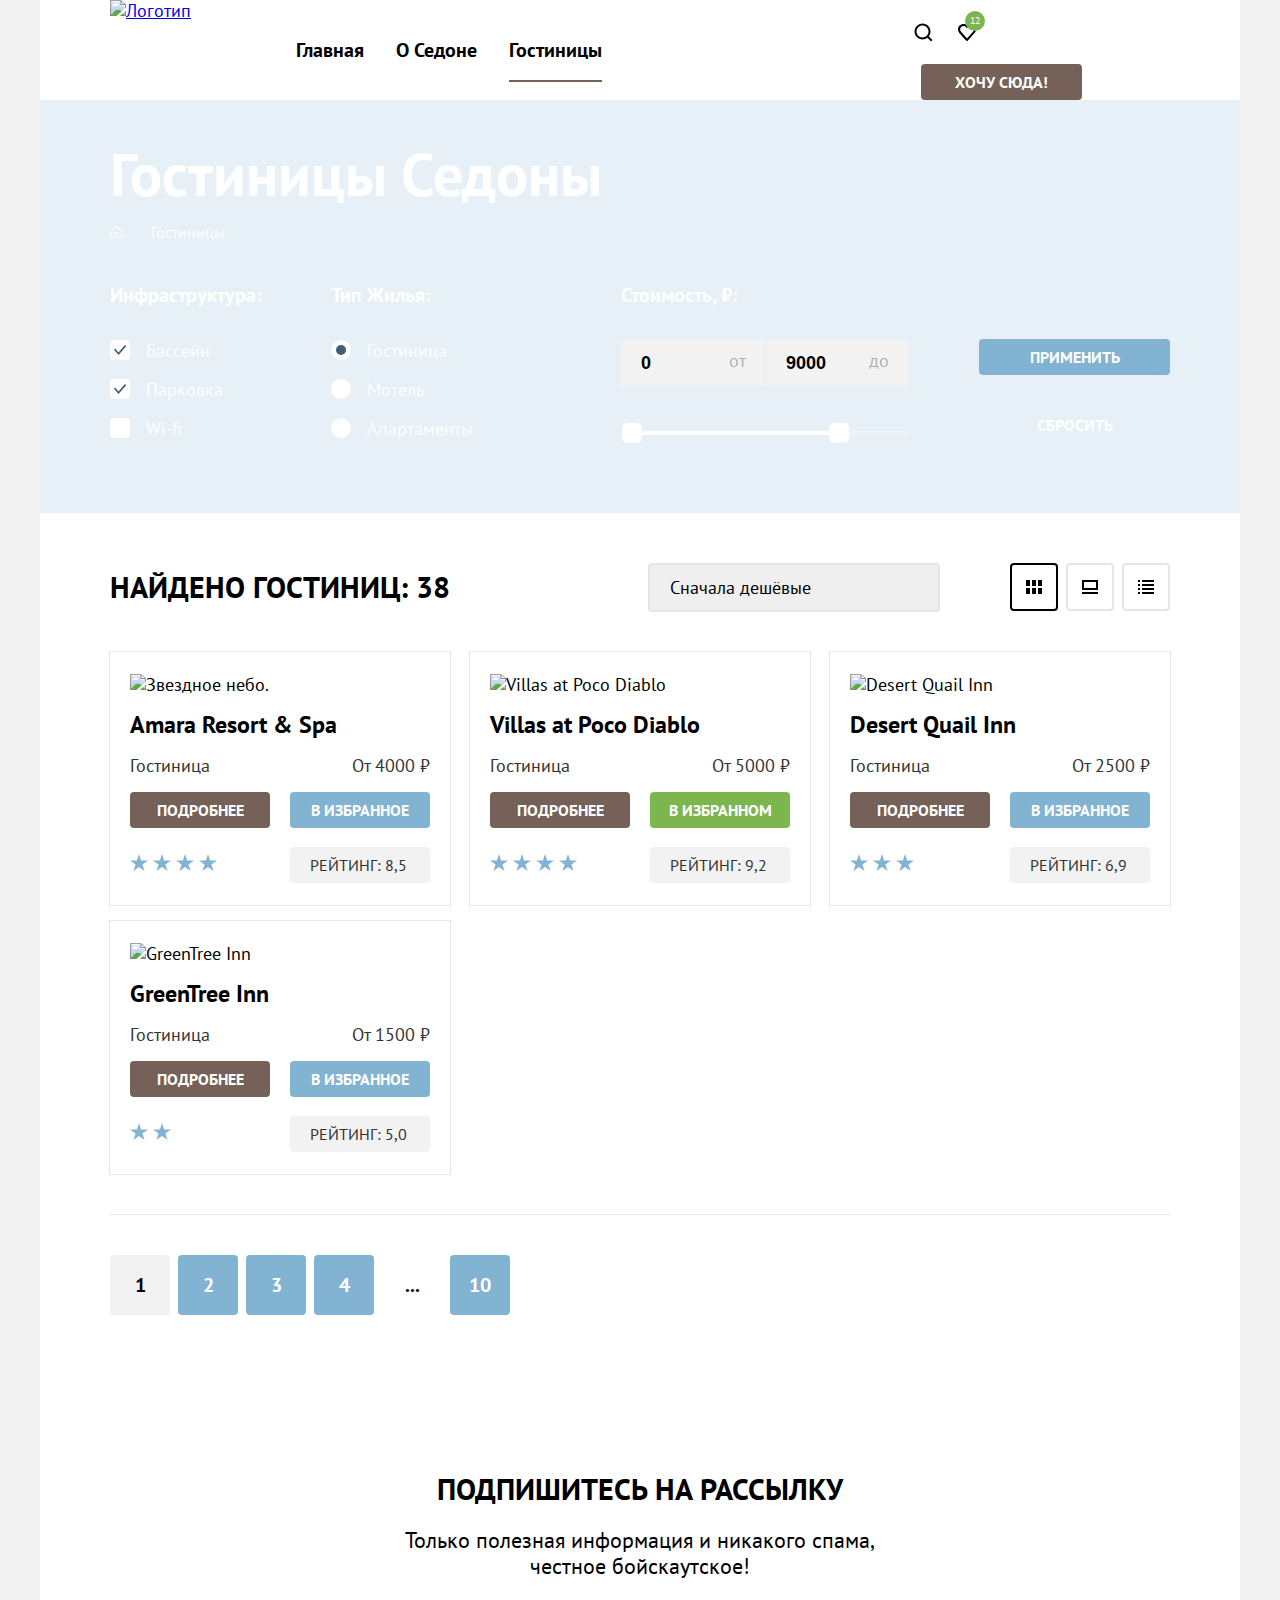
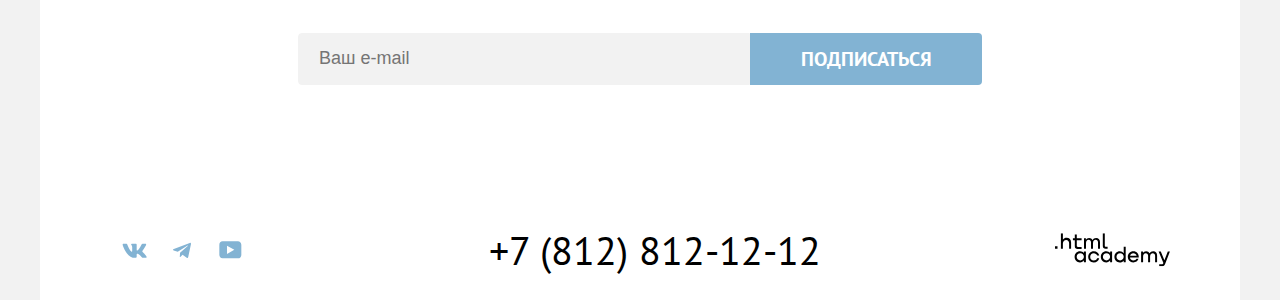
==== commit 6fd4f89a: "Add files via upload" ====
--- a/catalog.html
+++ b/catalog.html
@@ -9,7 +9,7 @@
 </head>
 <body>
   <div class="page-container">
-    <!-- Шапка -->
+    <!-- Main header-->
     <header class="main-header" data-test="header">
       <div class="container">
         <nav class="navigation">
@@ -37,7 +37,6 @@
                 </a>
               </li>
               <li class="navigation-item">
-
                 <a class="navigation-link" href="#">
                   <svg class="navigation-icon" aria-hidden="true" focusable="false" width="18" height="17" viewBox="0 0 18 17" fill="none" xmlns="http://www.w3.org/2000/svg">
                     <path d="M8.9 17C8.6 17 8.3 16.9 8.1 16.6C2.7 10.5 1.4 9.1 1.1 8.7C0.4 7.8 0 6.6 0 5.4C0 2.4 2.4 0 5.5 0C6.8 0 8 0.5 9 1.3C10 0.5 11.3 0 12.5 0C15.5 0 18 2.4 18 5.4C18 6.7 17.5 7.9 16.7 8.8L9.7 16.7C9.5 16.9 9.3 17 8.9 17ZM2.9 7.5C3.2 7.9 6.4 11.5 9 14.4L15.2 7.4C15.7 6.9 15.9 6.2 15.9 5.4C15.9 3.6 14.4 2.1 12.6 2.1C11.6 2.1 10.6 2.6 9.9 3.4C9.6 3.7 9.3 3.8 9 3.8C8.7 3.8 8.4 3.6 8.2 3.4C7.5 2.6 6.5 2.1 5.5 2.1C3.7 2.1 2.2 3.6 2.2 5.4C2.1 6.3 2.5 7 2.9 7.5C2.8 7.5 2.8 7.5 2.9 7.5Z" fill="black"/>
@@ -45,29 +44,27 @@
                 <span class="visually-hidden">
                   Избранное
                 </span>
-                <div class="notification">
-                  12
-                  </div>
+                <div class="notification">12</div>
               </a>
             </li>
             <li class="navigation-item navigation-item-button">
-              <a class="navigation-button button button-primary" href="#">Хочу сюда!</a>
+              <a class="navigation-button button button-primary" href="modal.html">Хочу сюда!</a>
             </li>
           </ul>
         </nav>
       </div>
     </header>
-
+    <!-- Main -->
     <main class="main-inner">
-      <!-- Фильтр -->
+      <!-- Filter -->
       <section class="filter" data-test="filter">
         <div class="container filter-container">
             <h1 class="filter-title title-h1">Гостиницы Седоны</h1>
               <ul class="breadcrumbs">
                 <li class="breadcrumbs-item">
                   <a class="breadcrumbs-link" href="index.html">
-                    <svg width="13" height="13" viewBox="0 0 13 13" fill="none" xmlns="http://www.w3.org/2000/svg">
-                      <path d="M6.5 0.5L0.5 6.30006V12.5001H12.5V6.30006L6.5 0.5ZM11.5 11.5001H1.5V6.70005L6.5 1.9L11.5 6.70005V11.5001Z" fill="white"/>
+                    <svg width="13" height="13" viewBox="0 0 13 13" fill="none"  xmlns="http://www.w3.org/2000/svg">
+                      <path fill="currentColor" d="M6.5 0.5L0.5 6.30006V12.5001H12.5V6.30006L6.5 0.5ZM11.5 11.5001H1.5V6.70005L6.5 1.9L11.5 6.70005V11.5001Z" fill="white"/>
                       <path d="M4.5 10.5001H5.5V8.00005H7.5V10.5001H8.5V7.00005H4.5V10.5001Z" fill="white"/>
                       </svg>
                     <span class="visually-hidden">Главная</span>
@@ -83,21 +80,21 @@
               <ul class="catalog-filter-list">
                 <li class="catalog-filter-item">
                   <label class="checkbox">
-                    <input type="checkbox" class="checkbox-input" name="swimming-pool" checked>
+                    <input type="checkbox" class="checkbox-input visually-hidden" name="swimming-pool" checked>
                     <span class="checkbox-mark"></span>
                     <span class="checkbox-lable">Бассейн</span>
                   </label>
                 </li>
                 <li class="catalog-filter-item">
                   <label class="checkbox">
-                    <input type="checkbox" class="checkbox-input" name="parking" checked>
+                    <input type="checkbox" class="checkbox-input visually-hidden" name="parking" checked>
                     <span class="checkbox-mark"></span>
                     <span class="checkbox-lable">Парковка</span>
                   </label>
                 </li>
                 <li class="catalog-filter-item">
                   <label class="checkbox">
-                    <input type="checkbox" class="checkbox-input " name="wi-fi">
+                    <input type="checkbox" class="checkbox-input visually-hidden" name="wi-fi">
                     <span class="checkbox-mark"></span>
                     <span class="checkbox-lable">Wi-fi</span>
                   </label>
@@ -109,31 +106,29 @@
               <ul class="catalog-filter-list">
                 <li class="catalog-filter-item">
                   <label class="radio">
-                    <input type="radio" class="radio-input" name="type-of-housing" value="hotel" checked>
+                    <input type="radio" class="radio-input visually-hidden" name="type-of-housing" value="hotel" checked>
                     <span class="radio-mark"></span>
                     <span class="radio-lable">Гостиница</span>
                   </label>
                 </li>
                 <li class="catalog-filter-item">
                   <label class="radio">
-                    <input type="radio" class="radio-input" name="type-of-housing" value="the-motel">
+                    <input type="radio" class="radio-input visually-hidden" name="type-of-housing" value="the-motel">
                     <span class="radio-mark"></span>
                     <span class="radio-lable">Мотель</span>
                   </label>
                 </li>
                 <li class="catalog-filter-item">
                   <label class="radio">
-                    <input type="radio" class="radio-input" name="type-of-housing" value="apartments">
+                    <input type="radio" class="radio-input visually-hidden" name="type-of-housing" value="apartments">
                     <span class="radio-mark"></span>
                     <span class="radio-lable">Апартаменты</span>
                   </label>
                 </li>
               </ul>
             </fieldset>
-
             <fieldset class="catalog-filter-group">
               <legend class="catalog-filter-title">Стоимость, ₽:</legend>
-
               <div class="range">
                 <div class="range-wrapper-inputs">
                     <label class="range-control">
@@ -145,7 +140,6 @@
                     <input type="text" class="max-interval" value="9000">
                   </label>
                 </div>
-
                 <div class="range-scale">
                   <div class="range-bar" style="width: 226px; left: 0.5px">
                     <button class="range-handle handle-min" type="button">
@@ -158,7 +152,6 @@
               </div>
             </div>
             </fieldset>
-
             <div class="button-filter-choice">
               <button class="button button-apply button-secondary" type="submit">Применить</button>
               <button class="button button-reset" type="submit">Сбросить</button>
@@ -166,9 +159,9 @@
           </form>
         </div>
       </section>
-
-      <!-- Каталог -->
+      <!-- Catalog -->
       <section class="cards container" data-test="catalog">
+        <!-- Catalog header -->
         <header class="catalog-header">
           <h2 class="catalog-title title-h2">Найдено гостиниц: 38</h2>
           <label class="catalog-select">
@@ -239,6 +232,7 @@
             </li>
           </ul>
         </header>
+        <!-- Cards list -->
         <ul class="cards-list">
           <li class="cards-item">
             <div class="product-card">
@@ -270,7 +264,6 @@
                   <p class="card-rating">Рейтинг: 8,5</p>
             </div>
           </li>
-
           <li class="cards-item">
             <div class="product-card">
               <a href="#" class="card-link">
@@ -282,7 +275,7 @@
               <p class="card-text">Гостиница</p>
               <p class="card-price">От 5000 ₽</p>
               <a href="" class="button button-primary button-detaild">подробнее</a>
-              <button class="button active-button button-secondary">в избранное</button>
+              <button class="button active-button button-secondary">в избранном</button>
               <div class="stars">
                 <svg width="18" height="17" viewBox="0 0 18 17" fill="none" xmlns="http://www.w3.org/2000/svg">
                   <path d="M9 0L11.1 6.5H18L12.4 10.5L14.6 17L9 13L3.4 17L5.6 10.5L0 6.5H6.9L9 0Z" fill="#83B3D3"/>
@@ -301,7 +294,6 @@
               <p class="card-rating">Рейтинг: 9,2</p>
             </div>
           </li>
-
           <li class="cards-item">
             <div class="product-card">
               <a href="#" class="card-link">
@@ -329,7 +321,6 @@
               <p class="card-rating">Рейтинг: 6,9</p>
             </div>
           </li>
-
           <li class="cards-item">
             <div class="product-card">
               <a href="#" class="card-link">
@@ -355,8 +346,7 @@
             </div>
           </li>
         </ul>
-
-        <!-- Пагинация -->
+        <!-- Pagination -->
         <ul class="pagination">
           <li class="pagination-item">
             <a class="pagination-link pagination-current">1</a>
@@ -378,48 +368,78 @@
           </li>
         </ul>
       </section>
-
-      <!-- Обратная связь-->
+      <!-- Subscribe-->
       <section class="subscribe subscribe-catalog" data-test="subscribe">
         <div class="subscribe-container">
           <h2 class="catalog-subscribe-title title-h2">Подпишитесь на рассылку</h2>
-          <p class="subscribe-description">Только полезная информация и никакого спама, честное бойскаутское!</p>
+          <p class="subscribe-description">Только полезная информация и никакого спама,<br> честное бойскаутское!</p>
           <form class="subscribe-form" action="https://echo.htmlacademy.ru/" method="post">
-            <label class="email-form">
-              <input class="subscribe-email" type="email" name="subscribe-email" placeholder="Ваш e-mail">
-            </label>
+            <label class="subscribe-email">
+              <input class="subscribe-input" type="email" name="subscribe-email" placeholder="Ваш e-mail" required>
+              </label>
             <button class="button subscribe-button button-secondary" type="submit">Подписаться</button>
           </form>
         </div>
       </section>
     </main>
-
     <footer class="main-footer" data-test="footer">
       <div class="container footer-container">
-          <!-- Социальные сети -->
+          <!-- Socials -->
           <ul class="socials">
             <li class="socials-item">
               <a class="socials-link social-vk" href="#">
+                <svg class="social-icon" width="25" height="15" viewBox="0 0 25 15" fill="none" xmlns="http://www.w3.org/2000/svg">
+                  <path fill="currentColor" fill-rule="evenodd" clip-rule="evenodd" d="M24.1164 1.80445C24.2824 1.25845 24.1164 0.856445 23.3214 0.856445H20.6964C20.0284 0.856445 19.7204 1.20345 19.5534 1.58645C19.5534 1.58645 18.2184 4.78245 16.3274 6.85845C15.7154 7.46045 15.4374 7.65145 15.1034 7.65145C14.9364 7.65145 14.6854 7.46045 14.6854 6.91345V1.80445C14.6854 1.14845 14.5014 0.856445 13.9454 0.856445H9.81738C9.40038 0.856445 9.14938 1.16045 9.14938 1.44945C9.14938 2.07045 10.0954 2.21445 10.1924 3.96245V7.76045C10.1924 8.59345 10.0394 8.74444 9.70538 8.74444C8.81538 8.74444 6.65038 5.53345 5.36538 1.85945C5.11638 1.14445 4.86438 0.856445 4.19338 0.856445H1.56638C0.816382 0.856445 0.666382 1.20345 0.666382 1.58645C0.666382 2.26845 1.55638 5.65645 4.81138 10.1374C6.98138 13.1974 10.0364 14.8564 12.8194 14.8564C14.4884 14.8564 14.6944 14.4884 14.6944 13.8534V11.5404C14.6944 10.8034 14.8524 10.6564 15.3814 10.6564C15.7714 10.6564 16.4384 10.8484 17.9964 12.3234C19.7764 14.0724 20.0694 14.8564 21.0714 14.8564H23.6964C24.4464 14.8564 24.8224 14.4884 24.6064 13.7604C24.3684 13.0364 23.5184 11.9854 22.3914 10.7384C21.7794 10.0284 20.8614 9.26345 20.5824 8.88045C20.1934 8.38945 20.3044 8.17044 20.5824 7.73345C20.5824 7.73345 23.7824 3.30745 24.1154 1.80445H24.1164Z" fill="#83B3D3"/>
+                  </svg>
                 <span class="visually-hidden">Вконтакте</span>
               </a>
             </li>
             <li class="socials-item">
               <a class="socials-link social-tg" href="#">
+                <svg class="social-icon" width="18" height="17" viewBox="0 0 18 17" fill="none" xmlns="http://www.w3.org/2000/svg">
+                  <path fill="currentColor" d="M16.785 0.955705L0.840489 7.1042C-0.247661 7.54126 -0.241365 8.14828 0.640845 8.41897L4.73445 9.69597L14.2058 3.72014C14.6537 3.44766 15.0629 3.59424 14.7265 3.89281L7.05283 10.8183H7.05103L7.05283 10.8192L6.77045 15.0387C7.18413 15.0387 7.36669 14.8489 7.59871 14.625L9.58705 12.6915L13.7229 15.7464C14.4855 16.1664 15.0332 15.9506 15.2229 15.0405L17.9379 2.2453C18.2158 1.13107 17.5126 0.626562 16.785 0.955705Z" fill="#83B3D3"/>
+                  </svg>
                 <span class="visually-hidden">Телеграм</span>
               </a>
             </li>
             <li class="socials-item">
               <a class="socials-link social-youtube" href="#">
+                  <svg class="social-icon" width="23" height="18" viewBox="0 0 23 18" fill="none"  xmlns="http://www.w3.org/2000/svg">
+                    <path fill="currentColor" d="M18.9402 0.356445H3.50738C1.64668 0.356445 0.333252 1.9502 0.333252 3.75645V13.8502C0.333252 15.7627 1.64668 17.3564 3.50738 17.3564H19.1591C20.8009 17.3564 22.3333 15.7627 22.3333 13.9564V3.75645C22.1143 1.9502 20.8009 0.356445 18.9402 0.356445ZM7.99494 12.8939V4.81894L15.3283 8.85645L7.99494 12.8939Z" fill="#83B3D3"/>
+                    </svg>
                 <span class="visually-hidden">Youtube</span>
               </a>
             </li>
           </ul>
-          <!-- Контакт -->
-            <address class="footer-phone">
-              <a href="tel:+78128121212" class="footer-phone-link">+7 (812) 812-12-12</a>
-            </address>
-          <!-- Лого футер -->
-            <a class="footer-logo" href="index.html"><img src="images/Logo-footer.png" alt="Логотип академии." width="115" height="33"></a>
+        <!-- Footer phone -->
+        <address class="footer-phone">
+          <a href="tel:+78128121212" class="footer-phone-link">+7 (812) 812-12-12</a>
+        </address>
+
+        <!-- Logo footer -->
+          <a class="footer-logo" href="index.html">
+            <svg class="footer-logo-icon" width="115" height="34" viewBox="0 0 115 34" fill="none" xmlns="http://www.w3.org/2000/svg">
+              <g clip-path="url(#clip0_33515_1190)">
+              <path  d="M0 13.2564V15.8564H2.5V13.2564H0Z" />
+              <path d="M11.6 4.85645C10 4.85645 8.8 5.55645 8 6.55645H7.9V0.356445H5.9V15.8564H7.9V10.5564C7.9 8.45645 9.2 6.95645 11.2 6.95645C13 6.95645 14.1 8.35645 14.1 10.1564V15.8564H16.1V9.75644C16.2 6.75644 14.3 4.85645 11.6 4.85645Z" />
+              <path d="M26.6 5.15645H21.8V1.45645H19.8V5.25645H17.9V7.25645H19.8V13.2564C19.8 14.9564 20.8 15.9564 22.5 15.9564H26.6V13.9564H22.9C22.2 13.9564 21.8 13.5564 21.8 12.8564V7.15645H26.6V5.15645Z" />
+              <path d="M41.1 4.95645C39.5 4.95645 38.2 5.75644 37.6 7.05645H37.5C36.9 5.85645 35.7 4.95645 34.1 4.95645C32.7 4.95645 31.6 5.75645 31 6.75645H30.9V5.15645H29V15.7564H31V10.3564C31 8.35645 32 6.85645 33.6 6.85645C35.1 6.85645 36 7.85645 36 9.45645V15.7564H38V10.1564C38 7.75645 39.4 6.85645 40.6 6.85645C42.1 6.85645 43 7.85645 43 9.45645V15.7564H45V9.25644C45.1 6.75644 43.6 4.95645 41.1 4.95645Z" />
+              <path d="M47.8 13.0564C47.8 14.7564 48.8 15.7564 50.6 15.7564H52.6V13.7564H50.9C50.2 13.7564 49.8 13.3564 49.8 12.6564V0.356445H47.8V13.0564Z" />
+              <path d="M28.9 20.0564C28 18.9564 26.7 18.2564 25 18.2564C21.9 18.2564 19.6 20.5564 19.6 23.8564C19.6 27.1564 21.9 29.4564 25 29.4564C26.8 29.4564 28 28.6564 28.8 27.5564H28.9V29.1564H30.9V18.5564H28.9V20.0564ZM25.3 27.4564C23.1 27.4564 21.7 25.8564 21.7 23.8564C21.7 21.8564 23.1 20.2564 25.3 20.2564C27.5 20.2564 28.9 21.8564 28.9 23.8564C28.9 25.7564 27.5 27.4564 25.3 27.4564Z" />
+              <path d="M44.2 22.3564C43.7 19.9564 41.6 18.2564 38.8 18.2564C35.4 18.2564 33.2 20.7564 33.2 23.8564C33.2 26.9564 35.4 29.4564 38.8 29.4564C41.6 29.4564 43.7 27.6564 44.2 25.2564H42.1C41.7 26.5564 40.4 27.5564 38.8 27.5564C36.6 27.5564 35.2 25.9564 35.2 23.9564C35.2 21.9564 36.6 20.3564 38.8 20.3564C40.4 20.3564 41.6 21.3564 42.1 22.5564H44.2V22.3564Z" />
+              <path d="M55.1 20.0564C54.2 18.9564 52.9 18.2564 51.2 18.2564C48.1 18.2564 45.8 20.5564 45.8 23.8564C45.8 27.1564 48.1 29.4564 51.2 29.4564C53 29.4564 54.2 28.6564 55 27.5564H55.1V29.1564H57.1V18.5564H55.1V20.0564ZM51.5 27.4564C49.3 27.4564 47.9 25.8564 47.9 23.8564C47.9 21.8564 49.3 20.2564 51.5 20.2564C53.7 20.2564 55.1 21.8564 55.1 23.8564C55.1 25.7564 53.6 27.4564 51.5 27.4564Z" />
+              <path d="M68.7 20.1564C67.8 19.0564 66.5 18.2564 64.8 18.2564C61.7 18.2564 59.4 20.5564 59.4 23.8564C59.4 27.1564 61.6 29.4564 64.8 29.4564C66.5 29.4564 67.8 28.6564 68.6 27.6564H68.7V29.1564H70.7V13.7564H68.7V20.1564ZM65.1 27.4564C62.9 27.4564 61.5 25.8564 61.5 23.8564C61.5 21.8564 62.9 20.2564 65.1 20.2564C67.3 20.2564 68.7 21.8564 68.7 23.8564C68.6 25.8564 67.2 27.4564 65.1 27.4564Z" />
+              <path d="M78.3 18.2564C75 18.2564 72.8 20.7564 72.8 23.8564C72.8 26.8564 74.9 29.4564 78.3 29.4564C80.8 29.4564 82.8 28.1564 83.5 25.8564H81.4C80.9 26.8564 79.8 27.4564 78.4 27.4564C76.5 27.4564 75.1 26.1564 75 24.5564H83.8C84 20.9564 81.8 18.2564 78.3 18.2564ZM78.3 20.1564C80 20.1564 81.3 21.1564 81.6 22.7564H75.1C75.4 21.2564 76.6 20.1564 78.3 20.1564Z"/>
+              <path d="M98.2 18.2564C96.6 18.2564 95.3 19.0564 94.6 20.2564H94.5C93.9 19.0564 92.7 18.2564 91.1 18.2564C89.7 18.2564 88.6 18.9564 88 20.0564V18.5564H86.1V29.1564H88.1V23.7564C88.1 21.7564 89.1 20.3564 90.7 20.2564C92.2 20.2564 93.1 21.2564 93.1 22.8564V29.1564H95.1V23.5564C95.1 21.1564 96.5 20.2564 97.7 20.2564C99.2 20.2564 100.1 21.2564 100.1 22.8564V29.1564H102.1V22.6564C102.2 20.0564 100.7 18.2564 98.2 18.2564Z" />
+              <path d="M109.4 27.3564L105.8 18.4564H103.6L108.4 30.0564C108.1 30.9564 107.7 31.2564 106.7 31.2564H104.2V33.2564H106.7C108.5 33.2564 109.5 32.4564 110.2 30.6564L114.9 18.4564H112.8L109.4 27.3564Z" />
+              </g>
+              <defs>
+              <clipPath id="clip0_33515_1190">
+              <rect width="115" height="33" transform="translate(0 0.356445)"/>
+              </clipPath>
+              </defs>
+              </svg>
+          </a>
       </div>
     </footer>
   </div>
--- a/styles/styles.css
+++ b/styles/styles.css
@@ -7,7 +7,6 @@
   font-display: swap;
 }
 
-
 @font-face {
   font-family: "PT Sans";
   font-style: normal;
@@ -20,6 +19,38 @@
 *::before,
 *::after {
   box-sizing: border-box;
+}
+
+svg {
+  fill: currentColor;
+}
+
+html {
+  height: 100%;
+}
+
+body{
+  margin: 0;
+  display: flex;
+  flex-direction: column;
+  min-height: 100%;
+  font-family: "PT Sans", "Arial", sans-serif;
+  font-size: 18px;
+  line-height: 21px;
+  font-weight: 400;
+  color: #333333;
+  background-color: #F2F2F2;
+}
+
+.page-container {
+  background-color: #ffffff;
+  max-width: 1200px;
+  margin: 0 auto;
+}
+
+.container {
+  width: 1060px;
+  margin: 0 auto;
 }
 
 .visually-hidden {
@@ -33,6 +64,7 @@
   overflow: hidden;
 }
 
+/* Buttons */
 .button {
   font-family: inherit;
   text-decoration: none;
@@ -55,22 +87,13 @@
   background-color: #756157;
 }
 
-.button-primary:hover {
+.button-primary:hover,
+ .button-primary:focus {
   background-color: #615048;
 }
 
-.button-primary:focus {
-  border: none;
-  background-color: #615048;
-}
-
 .button-primary:active {
-  background-color: #756157;
   color: #FFFFFF4D;
-}
-
-.button-primary:disabled {
-  background-color: #E5E5E5;
 }
 
 .button-secondary {
@@ -78,41 +101,29 @@
   background-color: #82B3D3;
 }
 
-.button-secondary:hover {
+.button-secondary:hover,
+ .button-secondary:focus {
   background-color: #68A2CA;
 }
 
-.button-secondary:focus {
-  background-color: #68A2CA;
-}
-
 .button-secondary:active {
-  background-color: #82B3D3;
   color: #FFFFFF4D;
 }
 
-.button-secondary:disabled {
+.active-button:hover,
+ .active-button:focus{
+  background-color: #6C9E42;
+}
+
+.active-button:active {
+  color: #FFFFFF4D;
+}
+
+.button:disabled :not(.button-reset) {
   background-color: #E5E5E5;
 }
 
-.active-button:hover {
-  background-color: #6C9E42;
-}
-
-.active-button:focus {
-  border: none;
-  background-color: #6C9E42;
-}
-
-.active-button:active {
-  background-color: #7DB54F;
-  color: #FFFFFF4D;
-}
-
-.active-button:disabled {
-  background-color: #E5E5E5;
-}
-
+/* Titles */
 .title-h1 {
   font-size: 60px;
   line-height: 78px;
@@ -135,37 +146,10 @@
   line-height: 28px;
   font-weight: 700;
   text-transform: uppercase;
-  margin: 0;
-}
-
-html {
-  height: 100%;
-}
-
-body{
-  margin: 0;
-  display: flex;
-  flex-direction: column;
-  min-height: 100%;
-  font-family: "PT Sans", "Arial", sans-serif;
-  font-size: 18px;
-  line-height: 21px;
-  font-weight: 400;
-  color: #333333;
-  background-color: #F2F2F2;
-}
-
-.page-container {
-  background-color: #ffffff;
-  max-width: 1200px;
-  margin: 0 auto;
-}
-
-.container {
-  width: 1060px;
-  margin: 0 auto;
-}
-
+  margin-top: 0;
+}
+
+/* Main-header */
 .main-header {
   color: #000000;
 }
@@ -174,6 +158,7 @@
   display: flex;
   gap: 30px;
   align-items: center;
+  justify-content: space-between;
 }
 
 .logo {
@@ -191,8 +176,8 @@
   align-items: center;
 }
 
-.navigation-user {
-  margin-left: auto;
+.navigation-list:not(.navigation-user) {
+  width: 592px;
 }
 
 .navigation-link {
@@ -240,6 +225,9 @@
 }
 
 .notification {
+  display: flex;
+  justify-content: center;
+  align-items: center;
   left: 20px;
   position: absolute;
   top: 11px;
@@ -254,6 +242,7 @@
   text-align: center;
 }
 
+/* Main */
 .main-index {
   background-color: #ffffff;
   width: 1200px;
@@ -264,6 +253,7 @@
   flex-grow: 1;
 }
 
+/* Greeting */
 .hero-img {
   display: block;
   margin: 0 auto;
@@ -283,17 +273,16 @@
   font-size: 22px;
   line-height: 26px;
   text-align: center;
-}
-
-/* Преимущества */
+  margin: 0;
+}
+
+/* Advantages */
+.advantages-header {
+  padding: 69px 250px 90px;
+}
 
 .advantages-header-title {
-  margin-top: 69px;
   margin-bottom: 25px;
-}
-
-.advantages-header-description {
-  margin-bottom: 90px;
 }
 
 .advantages-list {
@@ -307,6 +296,7 @@
 }
 
 .advantages-card {
+  min-width: 400px;
   min-height: 385px;
   display: flex;
   flex-direction: column;
@@ -316,12 +306,29 @@
 }
 
 .advantages-title {
+  position: relative;
   margin-bottom: 30px;
+  padding-bottom: 30px;
+}
+
+.advantages-title::before {
+  position: absolute;
+  width: 60px;
+  margin: auto;
+  right: 0;
+  bottom: 0;
+  left: 0;
+  height: 2px;
+  background-color: rgba(255, 255, 255, 0.3);
+  content: "";
+}
+
+.advantages-title-dark::before {
+  background-color: rgba(0, 0, 0, 0.3);
 }
 
 .advantages-description {
   margin: 0;
-  padding-top: 30px;
 }
 
 .advantages-item-w-image-left {
@@ -330,6 +337,7 @@
   width: 1200px;
   display: flex;
   flex-direction: row-reverse;
+  align-items: center;
 }
 
 .advantages-item-light {
@@ -349,16 +357,16 @@
   color: #ffffff;
   width: 1200px;
   display: flex;
-}
-
-/* Услуги */
+  align-items: center;
+}
+
+/* Services */
+.services-header {
+  padding: 64px 300px;
+}
+
 .services-header-title {
-  margin-top: 64px;
   margin-bottom: 20px;
-}
-
-.services-header-description {
-  margin-bottom: 64px;
 }
 
 .services-list {
@@ -402,8 +410,28 @@
   margin: 0;
 }
 
-/* Поиск гостиницы */
-
+.services-housing::before{
+  content: url('../images/icons/house.svg');
+  width: 75px;
+  height: 72px;
+  margin-bottom: 30px;
+}
+
+.services-food::before{
+  content: url('../images/icons/food.svg');
+  width: 75px;
+  height: 72px;
+  margin-bottom: 30px;
+}
+
+.services-souvenirs::before{
+  content: url('../images/icons/souvenirs.svg');
+  width: 64px;
+  height: 76px;
+  margin-bottom: 25px;
+}
+
+/* Hotel search */
 .search {
   text-align: center;
   display: flex;
@@ -420,10 +448,9 @@
 }
 
 .search-description {
-font-size: 22px;
-line-height: 26px;
-margin: 0;
-margin-bottom: 54px;
+  font-size: 22px;
+  line-height: 26px;
+  margin: 0 0 54px;
 }
 
 .search-button {
@@ -433,8 +460,7 @@
   min-height: 52px;
 }
 
-/* Обратная связь */
-
+/* Subscribe */
 .subscribe {
   background-image: url('../images/subscribe.jpg');
   background-repeat: no-repeat;
@@ -459,8 +485,7 @@
 .subscribe-description {
   font-size: 22px;
   line-height: 26px;
-  margin: 0;
-  margin-bottom: 54px;
+  margin: 0 0 54px;
 }
 
 .subscribe-form {
@@ -468,24 +493,30 @@
   justify-content: center;
 }
 
-.subscribe-email {
+.subscribe-input {
   background-color: #F2F2F2;
   min-width: 452px;
+  min-height: 52px;
   padding: 14px 20px;
   border: 1px solid #F2F2F2;
   border-top-left-radius: 4px;
   border-bottom-left-radius: 4px;
 }
 
+.subscribe-input::placeholder {
+  font-size: 18px;
+  line-height: 24px;
+}
+
 .subscribe-button {
   min-width: 232px;
+  min-height: 52px;
   border-top-left-radius: 0;
   border-bottom-left-radius: 0;
   font-size: 20px;
 }
 
-/* Футер */
-
+/* Main footer */
 .main-footer {
   margin: 0 auto;
   padding: 40px 0 30px;
@@ -498,6 +529,7 @@
   align-items: center;
 }
 
+/* Socials */
 .socials {
   list-style: none;
   margin: 0;
@@ -507,29 +539,36 @@
 }
 
 .socials-link {
+  position: relative;
   display: block;
   background-color: #ffffff;
   background-repeat: no-repeat;
   background-position: center;
   min-width: 48px;
   min-height: 40px;
-}
-
-.social-vk {
-  background-image: url('../images/icons/vk.svg');
-  background-size: 24px 14px;
-}
-
-.social-tg {
-  background-image: url('../images/icons/tg.svg');
-  background-size: 18px 16px;
-}
-
-.social-youtube {
-  background-image: url('../images/icons/youtube.svg');
-  background-size: 22px 17px;
-}
-
+  color: rgba(131, 179, 211, 1);
+  cursor: pointer;
+}
+
+.socials-link:hover,
+.socials-link:focus {
+  color: rgba(104, 162, 202, 1);
+}
+
+.socials-link:active {
+  color: rgba(104, 162, 202, 0.3);
+}
+
+.social-icon {
+  position: absolute;
+  top: 0;
+  right: 0;
+  bottom: 0;
+  left: 0;
+  margin: auto;
+}
+
+/* Footer phone */
 .footer-phone {
   width: 720px;
   text-align: center;
@@ -544,11 +583,8 @@
   color: #000000;
 }
 
-.footer-phone-link:hover {
-  color: #756157;
-}
-
-.footer-phone-link:focus {
+.footer-phone-link:hover,
+.footer-phone-link:focus{
   color: #756157;
 }
 
@@ -556,18 +592,35 @@
   color: #7561574D;
 }
 
-.logo-footer-container {
-  width: 115;
-  align-self: center;
-}
-
-.img-footer-logo:hover {
-fill: #756157;
+/* Footer logo */
+.footer-logo {
+  position: relative;
+  min-width: 115px;
+  min-height: 33px;
+}
+
+.footer-logo-icon {
+  position: absolute;
+  top: 0;
+  right: 0;
+  bottom: 0;
+  left: 0;
+  margin: auto;
+  fill: #000000;
+}
+
+.footer-logo-icon:hover,
+.footer-logo-icon:focus {
+  fill: rgba(117, 97, 87, 1);
+}
+
+.footer-logo-icon:active {
+  fill: rgba(117, 97, 87, 0.3);
 }
 
 /* Каталог */
 
-/* Фильтр */
+/* Filter */
 .main-inner {
   width: 1200px;
   margin: 0 auto;
@@ -591,12 +644,12 @@
   margin: 0;
 }
 
+/* Breadcrumbs */
 .breadcrumbs {
   display: flex;
   list-style: none;
-  margin: 0;
+  margin: 0 0 40px;
   padding: 0;
-  margin-bottom: 40px;
 }
 
 .breadcrumbs-item:first-child {
@@ -624,6 +677,7 @@
   color: #FFFFFF4D;
 }
 
+/* Catalog filter */
 .catalog-filter {
   display: flex;
   gap: 70px;
@@ -637,8 +691,7 @@
 }
 
 .catalog-filter-item {
-  margin: 0;
-  margin-bottom: 16px;
+  margin: 0 0 16px;
 }
 
 .catalog-filter-item:last-child {
@@ -661,32 +714,24 @@
   font-size: 20px;
   line-height: 24px;
   font-weight: 700;
+  padding: 0;
   margin-bottom: 32px;
 }
 
+/* Checkbox */
 .checkbox {
   position: relative;
   display: block;
   padding-left: 36px;
+  cursor: pointer;
 }
 
 .checkbox:hover {
   opacity: 60%;
 }
 
-.checkbox:focus {
-  outline: 3px solid #83B3D3;
-}
-
 .checkbox:active {
   opacity: 30%;
-}
-
-.checkbox-input[type="checkbox"]:checked + .checkbox-mark {
-  position: absolute;
-  background-image: url('../images/icons/checkbox-selected.svg');
-  background-repeat: no-repeat;
-  background-position: center;
 }
 
 .checkbox-mark {
@@ -700,10 +745,14 @@
   background-color: #ffffff;
 }
 
-.checkbox-input {
-  position: absolute;
-  z-index: -1;
-  opacity: 0;
+.checkbox-input[type="checkbox"]:checked + .checkbox-mark {
+  background-image: url('../images/icons/checkbox-selected.svg');
+  background-repeat: no-repeat;
+  background-position: center;
+}
+
+.checkbox-input[type="checkbox"]:focus-visible + .checkbox-mark {
+  outline: 3px solid #83B3D3;
 }
 
 .checkbox-lable {
@@ -711,6 +760,7 @@
   line-height: 23px;
 }
 
+/* Radio */
 .radio-lable {
   font-size: 18px;
   line-height: 23px;
@@ -721,14 +771,11 @@
   position: relative;
   display: block;
   padding-left: 36px;
+  cursor: pointer;
 }
 
 .radio:hover {
   opacity: 60%;
-}
-
-.radio:focus {
-  outline: 3px solid #83B3D3;
 }
 
 .radio:active {
@@ -744,12 +791,6 @@
   border-radius: 50%;
   border: none;
   background-color: #ffffff;
-}
-
-.radio-input {
-  position: absolute;
-  z-index: -1;
-  opacity: 0;
 }
 
 .radio-input[type="radio"]:checked + .radio-mark::before {
@@ -763,6 +804,10 @@
   content: "";
 }
 
+.radio-input[type="radio"]:focus-visible + .radio-mark {
+  outline: 3px solid #83B3D3;
+}
+
 .button-filter-choice {
   display: flex;
   flex-direction: column;
@@ -782,8 +827,7 @@
 
 .range-min {
   position: absolute;
-  color: #000000;
-  opacity: 30%;
+  color: rgba(0, 0, 0, 0.3);
   top: 10px;
   right: 20px;
   font-size: 18px;
@@ -807,8 +851,7 @@
 
 .range-max {
   position: absolute;
-  color: #000000;
-  opacity: 30%;
+  color: rgba(0, 0, 0, 0.3);
   top: 10px;
   right: 20px;
   font-size: 18px;
@@ -832,8 +875,7 @@
 .range-scale {
   position: relative;
   height: 4px;
-  background-color: #ffffff;
-  opacity: 30%;
+  background-color: rgba(255, 255, 255, 0.3);
   border-radius: 4px;
   margin-bottom: 8px;
 }
@@ -864,7 +906,7 @@
 
 .handle-min {
   top: -8px;
-  left: 0.5px;
+  left: 0;
 }
 
 .handle-max {
@@ -893,7 +935,6 @@
 
 .button-reset:active {
   color: #FFFFFF4D;
-  border: none;
 }
 
 .button-reset:disabled {
@@ -909,27 +950,24 @@
 }
 
 
-/* Карточки */
-
+/* Cards*/
+/* Catalog header */
 .select-control {
+  font-family: inherit;
   font-size: 18px;
   line-height: 21px;
   min-width: 292px;
-  padding: 14px 20px;
+  padding: 12px 20px;
   border: 2px solid #E5E5E5;
   border-radius: 4px;
-  margin-right: 70px;
   appearance: none;
   background-image: url('../images/icons/arrow-down.svg');
   background-repeat: no-repeat;
   background-position: center right 20px;
 }
 
-.select-control:hover {
-  border: 2px solid #68A2CA;
-}
-
-.select-control:focus{
+.select-control:hover,
+.select-control:focus {
   border: 2px solid #68A2CA;
 }
 
@@ -942,13 +980,15 @@
   display: flex;
   margin-top: 50px;
   margin-bottom: 40px;
+  gap: 70px;
 }
 
 .catalog-title {
- margin: 0;
- padding-top: 6px;
- padding-bottom: 6px;
- margin-right: 200px;
+  margin: 0;
+  padding-top: 6px;
+  padding-bottom: 6px;
+  flex-grow: 1;
+  text-align: left;
 }
 
 .cards-type {
@@ -971,7 +1011,9 @@
   border-radius: 4px;
 }
 
-.card-grid-toggle:hover {
+.card-grid-toggle:hover,
+.card-grid-toggle:active,
+.card-grid-toggle-dark {
   border: 2px solid #000000;
 }
 
@@ -979,18 +1021,9 @@
   outline: 2px solid #68A2CA;
 }
 
-.card-grid-toggle:active {
-  border: 2px solid #000000;
-}
-
-.card-grid-toggle-dark{
-  border: 2px solid #000000;
-}
-
 .type-icon {
   margin: auto;
 }
-
 
 .cards-list {
   display: grid;
@@ -1070,13 +1103,10 @@
 .pagination {
   background-color: #ffffff;
   list-style: none;
-  margin: 0;
-  padding: 0;
+  margin: 40px 0 60px;
+  padding: 40px 0 0;
   display: flex;
   gap: 8px;
-  padding-top: 40px;
-  margin-top: 40px;
-  margin-bottom: 60px;
   border-top: 1px solid #E6E6E6;
 }
 
@@ -1095,10 +1125,7 @@
   text-align: center;
 }
 
-.pagination-link:hover {
-  background-color: #68A2CA;
-}
-
+.pagination-link:hover,
 .pagination-link:focus {
   background-color: #68A2CA;
 }
@@ -1113,10 +1140,7 @@
   background-color: #F2F2F2;
 }
 
-.pagination-current:hover {
-  background-color: #F2F2F2;
-}
-
+.pagination-current:hover,
 .pagination-current:focus {
   background-color: #F2F2F2;
 }
@@ -1131,10 +1155,7 @@
   background-color: #ffffff;
 }
 
-.pagination-other:hover {
-  background-color: #ffffff;
-}
-
+.pagination-other:hover,
 .pagination-other:focus {
   background-color: #ffffff;
 }
@@ -1144,8 +1165,7 @@
   color: #000000;
 }
 
-/* Обратная связь */
-
+/* Subscribe */
 .subscribe-catalog {
   background-color: #ffffff;
   color: #000000;
@@ -1154,4 +1174,262 @@
 
 .catalog-subscribe-title {
   color: #000000;
-}
+  margin-bottom: 20px;
+}
+
+
+/* Модальное окно */
+.modal-container {
+  position: fixed;
+  top: 0;
+  left: 0;
+  display: flex;
+  width: 100%;
+  height: 100%;
+  background-color: rgba(242, 242, 242, 0.8);
+}
+
+.modal {
+  position: relative;
+  width: 717px;
+  margin: auto;
+  background-color: rgba(255, 255, 255, 1);
+  padding: 64px 70px;
+  border-radius: 30px;
+  box-shadow: rgba(0, 0, 0, 0.15);
+}
+
+.modal-close-button {
+  position: absolute;
+  padding: 0;
+  top: 64px;
+  right: 52px;
+  width: 52px;
+  height: 52px;
+  background-color: rgba(242, 242, 242, 1);
+  border: none;
+  border-radius: 50%;
+  cursor: pointer;
+}
+
+.modal-close-button:hover {
+  background-color: rgba(230, 230, 230, 1);
+}
+
+.modal-close-button:focus {
+  background-color: rgba(230, 230, 230, 1);
+  outline: 3px solid rgba(131, 179, 211, 1);
+}
+
+.modal-close-button:active,
+.close-icon:active {
+  opacity: 30%;
+}
+
+.close-icon {
+  display: block;
+  margin: auto;
+}
+
+.modal-title {
+  text-align: left;
+  margin-bottom: 64px;
+}
+
+.field-group {
+  display: flex;
+  justify-content: space-between;
+  flex-wrap: wrap;
+  margin: 0;
+}
+
+.departure-input,
+.check-in-input {
+  width: 440px;
+  min-height: 48px;
+  padding: 12px 14px 12px 20px;
+  font-family: "PT Sans", "Arial", sans-serif;
+  font-size: 18px;
+  line-height: 24px;
+  font-weight: 700;
+  color: #000000;
+  border-radius: 4px;
+  background-color: rgba(242, 242, 242, 1);
+  background-image: url('../images/icons/calendar.svg');
+  background-repeat: no-repeat;
+  background-position:  center right 22px;
+  border: none;
+  margin-bottom: 4px;
+}
+
+.form-warning {
+  font-size: 16px;
+  line-height: 21px;
+  margin-bottom: 23px;
+  padding: 0 20px;
+}
+
+.form-warning-error {
+  color: rgba(255, 87, 87, 1);
+}
+
+.field-group-content {
+  display: flex;
+  flex-direction: column;
+}
+
+.guests {
+  display: flex;
+  justify-content: space-between;
+  margin-bottom: 48px;
+}
+
+.field-guests {
+  display: flex;
+  flex-wrap: wrap;
+  gap: 46px;
+}
+
+.label-input {
+  font-family: "PT Sans", "Arial", sans-serif;
+  font-size: 20px;
+  line-height: 24px;
+  font-weight: 700;
+  color: #000000;
+  padding: 12px 0;
+}
+
+.field-guest-content {
+  display: flex;
+  position: relative;
+}
+
+.adults-input,
+.children-input {
+  width: 31px;
+  height: 48px;
+  padding: 14px 10px;
+  text-align: center;
+  background-color: rgba(242, 242, 242, 1);
+  color: #000000;
+  font-family: "PT Sans", "Arial", sans-serif;
+  font-size: 18px;
+  line-height: 20px;
+  font-weight: 700;
+  border: none;
+}
+
+input::-webkit-outer-spin-button,
+input::-webkit-inner-spin-button {
+  -webkit-appearance: none;
+}
+
+.counter-button {
+  width: 40px;
+  height: 48px;
+  border: none;
+  background-color: rgba(242, 242, 242, 1);
+  cursor: pointer;
+}
+
+.icon-minus {
+  top: 0;
+  right: 0;
+  left: 0;
+  bottom: 0;
+  margin: auto;
+}
+
+.icon-plus {
+  top: 0;
+  right: 0;
+  left: 0;
+  bottom: 0;
+  margin: auto;
+}
+
+.button-minus {
+   background-image: url('../images/icons/minus.svg');
+  background-repeat: no-repeat;
+  background-position: center;
+  border-top-left-radius: 4px;
+  border-bottom-left-radius: 4px;
+}
+
+.button-plus {
+  background-image: url('../images/icons/plus.svg');
+  background-repeat: no-repeat;
+  background-position: center;
+  border-top-right-radius: 4px;
+  border-bottom-right-radius: 4px;
+}
+
+.counter-button:focus {
+  outline: 3px solid rgba(130, 179, 211, 1);
+  border-radius: 4px;
+}
+
+/* Tooltip */
+.tooltip {
+  margin-left: 10px;
+}
+
+.tooltip-button {
+  display: block;
+  background-color: rgba(131, 179, 211, 1);
+  width: 26px;
+  height: 26px;
+  padding: 7px 12px;
+  border-radius: 50%;
+  border: none;
+  cursor: pointer;
+}
+
+.tooltip-text {
+  background-color: rgba(51, 51, 51, 1);
+  border-radius: 10px;
+  width: 256px;
+  margin-top: 13px;
+  color: rgba(255, 255, 255, 1);
+  font-weight: 400;
+  font-size: 16px;
+  line-height: 20px;
+  padding: 20px 18px 23px 22px;
+  position: absolute;
+  top: 100%;
+  left: 50%;
+  transform: translateX(-50%);
+  z-index: 1;
+  display: none;
+}
+
+.tooltip-button:hover + .tooltip-text,
+.tooltip-button:focus + .tooltip-text {
+  display: block;
+}
+
+.tooltip-text::after {
+  content:'';
+  background-image: url("../images/icons/tooltip-arrow.svg");
+  width: 14px;
+  height: 6px;
+  position:absolute;
+  transform: translateX(-50%);
+  bottom: 100%;
+  left:0;
+  right:0;
+  margin-left: auto;
+  margin-right: auto;
+}
+
+.children {
+  display: flex;
+}
+
+.appointment-submit {
+  width: 577px;
+  height: 60px;
+  border-radius: 10px;
+  font-size: 20px;
+  line-height: 24px;
+}
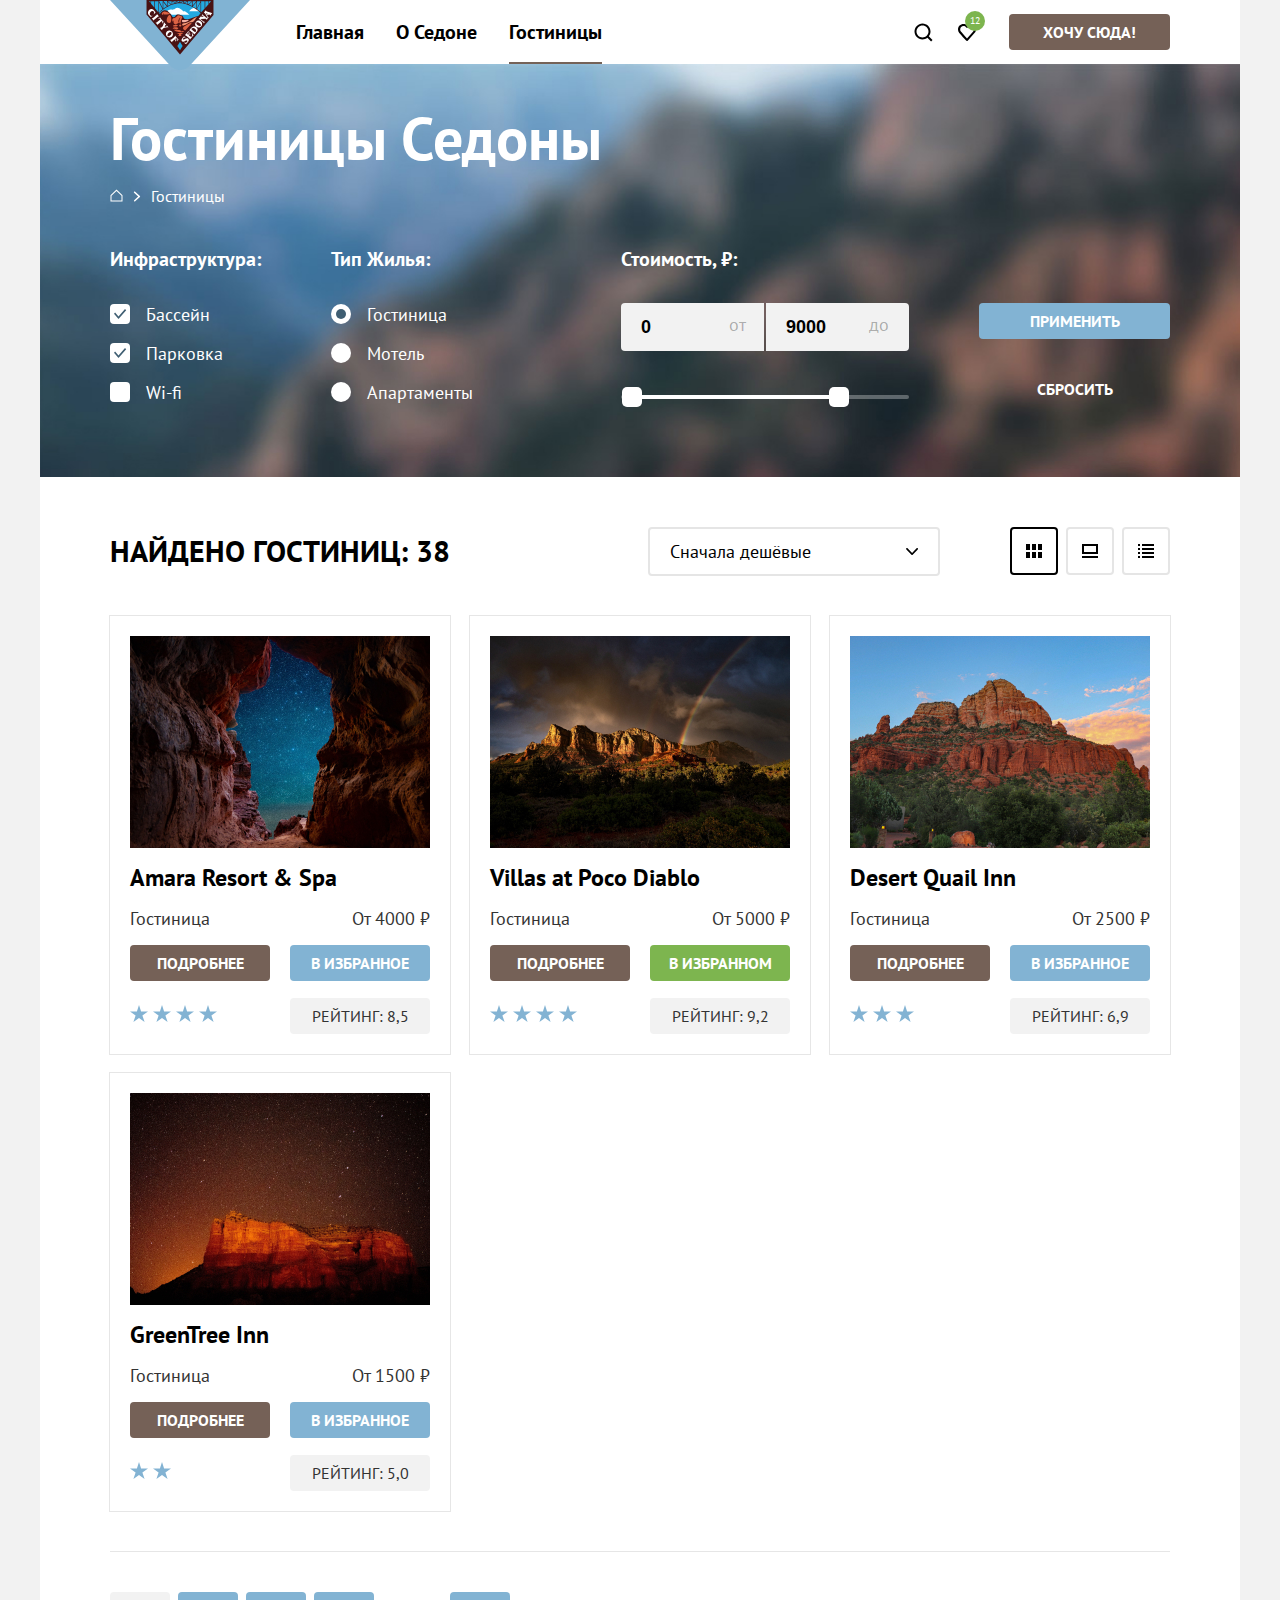
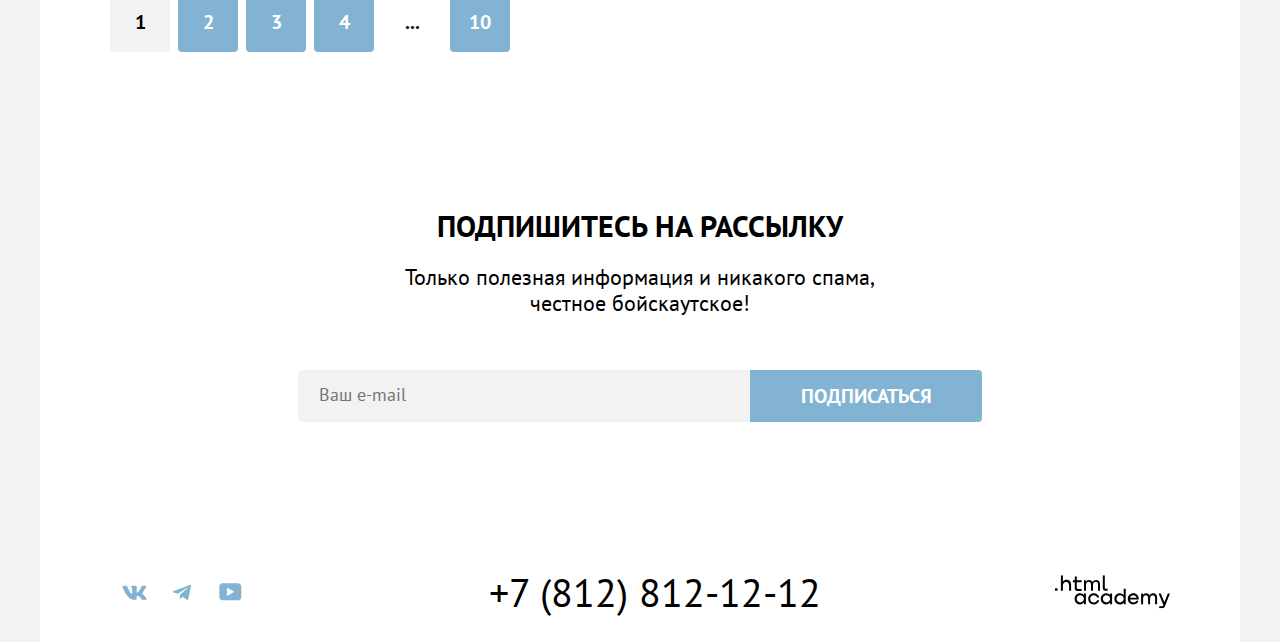
==== commit faf4e56d: "Merge pull request #1 from LizaPogotovko/master" ====
--- a/catalog.html
+++ b/catalog.html
@@ -4,8 +4,9 @@
   <meta charset="UTF-8">
   <meta name="viewport" content="width=device-width, initial-scale=1.0">
   <title>Каталог гостиниц в Седоне</title>
-
   <link rel="stylesheet" href="styles/styles.css">
+  <link rel="icon" href="favicon.ico">
+  <link rel="icon" type="image/png" href="images/favicon.png">
 </head>
 <body>
   <div class="page-container">
@@ -48,24 +49,24 @@
               </a>
             </li>
             <li class="navigation-item navigation-item-button">
-              <a class="navigation-button button button-primary" href="modal.html">Хочу сюда!</a>
+              <a class="navigation-button button button-primary" href="modal.html" target="_blank" rel="noreferrer noopener">Хочу сюда!</a>
             </li>
           </ul>
         </nav>
       </div>
     </header>
     <!-- Main -->
-    <main class="main-inner">
+    <main class="main-inner" data-test="main">
       <!-- Filter -->
-      <section class="filter" data-test="filter">
+      <section class="filter">
         <div class="container filter-container">
             <h1 class="filter-title title-h1">Гостиницы Седоны</h1>
               <ul class="breadcrumbs">
                 <li class="breadcrumbs-item">
                   <a class="breadcrumbs-link" href="index.html">
                     <svg width="13" height="13" viewBox="0 0 13 13" fill="none"  xmlns="http://www.w3.org/2000/svg">
-                      <path fill="currentColor" d="M6.5 0.5L0.5 6.30006V12.5001H12.5V6.30006L6.5 0.5ZM11.5 11.5001H1.5V6.70005L6.5 1.9L11.5 6.70005V11.5001Z" fill="white"/>
-                      <path d="M4.5 10.5001H5.5V8.00005H7.5V10.5001H8.5V7.00005H4.5V10.5001Z" fill="white"/>
+                      <path fill="currentColor" d="M6.5 0.5L0.5 6.30006V12.5001H12.5V6.30006L6.5 0.5ZM11.5 11.5001H1.5V6.70005L6.5 1.9L11.5 6.70005V11.5001Z"/>
+                      <path d="M4.5 10.5001H5.5V8.00005H7.5V10.5001H8.5V7.00005H4.5V10.5001Z"/>
                       </svg>
                     <span class="visually-hidden">Главная</span>
                   </a>
@@ -74,7 +75,7 @@
                   <a class="breadcrumbs-link" href="#"> Гостиницы</a>
                 </li>
               </ul>
-          <form class="catalog-filter" action="https://echo.htmlacademy.ru/" method="get">
+          <form class="catalog-filter" action="https://echo.htmlacademy.ru/" method="get" data-test="filter">
             <fieldset class="catalog-filter-group">
               <legend class="catalog-filter-title">Инфраструктура:</legend>
               <ul class="catalog-filter-list">
@@ -133,11 +134,11 @@
                 <div class="range-wrapper-inputs">
                     <label class="range-control">
                       <span class="range-min">от</span>
-                      <input type="text" class="min-interval" value="0">
+                      <input type="text" name="range-min" class="min-interval" value="0">
                     </label>
                   <label class="range-control">
                     <span class="range-max">до</span>
-                    <input type="text" class="max-interval" value="9000">
+                    <input type="text" class="max-interval" name="range-max" value="9000">
                   </label>
                 </div>
                 <div class="range-scale">
@@ -245,7 +246,7 @@
                   <p class="card-text">Гостиница</p>
                   <p class="card-price">От 4000 ₽</p>
                     <a href="" class="button button-primary">подробнее</a>
-                    <button class="button button-favourites button-secondary">в избранное</button>
+                    <button class="button button-favourites button-secondary" type="button">в избранное</button>
                   <div class="stars">
                     <svg width="18" height="17" viewBox="0 0 18 17" fill="none" xmlns="http://www.w3.org/2000/svg">
                       <path d="M9 0L11.1 6.5H18L12.4 10.5L14.6 17L9 13L3.4 17L5.6 10.5L0 6.5H6.9L9 0Z" fill="#83B3D3"/>
@@ -275,7 +276,7 @@
               <p class="card-text">Гостиница</p>
               <p class="card-price">От 5000 ₽</p>
               <a href="" class="button button-primary button-detaild">подробнее</a>
-              <button class="button active-button button-secondary">в избранном</button>
+              <button class="button active-button button-secondary" type="button">в избранном</button>
               <div class="stars">
                 <svg width="18" height="17" viewBox="0 0 18 17" fill="none" xmlns="http://www.w3.org/2000/svg">
                   <path d="M9 0L11.1 6.5H18L12.4 10.5L14.6 17L9 13L3.4 17L5.6 10.5L0 6.5H6.9L9 0Z" fill="#83B3D3"/>
@@ -305,7 +306,7 @@
               <p class="card-text">Гостиница</p>
               <p class="card-price">От 2500 ₽</p>
               <a href="" class="button button-primary">подробнее</a>
-              <button class="button button-favourites button-secondary">в избранное</button>
+              <button class="button button-favourites button-secondary" type="button">в избранное</button>
               <div class="stars">
                 <svg width="18" height="17" viewBox="0 0 18 17" fill="none" xmlns="http://www.w3.org/2000/svg">
                   <path d="M9 0L11.1 6.5H18L12.4 10.5L14.6 17L9 13L3.4 17L5.6 10.5L0 6.5H6.9L9 0Z" fill="#83B3D3"/>
@@ -332,7 +333,7 @@
               <p class="card-text">Гостиница</p>
               <p class="card-price">От 1500 ₽</p>
               <a href="" class="button button-primary">подробнее</a>
-              <button class="button button-favourites button-secondary">в избранное</button>
+              <button class="button button-favourites button-secondary" type="button">в избранное</button>
               <div class="stars">
                 <svg width="18" height="17" viewBox="0 0 18 17" fill="none" xmlns="http://www.w3.org/2000/svg">
                   <path d="M9 0L11.1 6.5H18L12.4 10.5L14.6 17L9 13L3.4 17L5.6 10.5L0 6.5H6.9L9 0Z" fill="#83B3D3"/>
@@ -387,25 +388,25 @@
           <!-- Socials -->
           <ul class="socials">
             <li class="socials-item">
-              <a class="socials-link social-vk" href="#">
+              <a class="socials-link social-vk" href="#" target="_blank" rel="noreferrer noopener">
                 <svg class="social-icon" width="25" height="15" viewBox="0 0 25 15" fill="none" xmlns="http://www.w3.org/2000/svg">
-                  <path fill="currentColor" fill-rule="evenodd" clip-rule="evenodd" d="M24.1164 1.80445C24.2824 1.25845 24.1164 0.856445 23.3214 0.856445H20.6964C20.0284 0.856445 19.7204 1.20345 19.5534 1.58645C19.5534 1.58645 18.2184 4.78245 16.3274 6.85845C15.7154 7.46045 15.4374 7.65145 15.1034 7.65145C14.9364 7.65145 14.6854 7.46045 14.6854 6.91345V1.80445C14.6854 1.14845 14.5014 0.856445 13.9454 0.856445H9.81738C9.40038 0.856445 9.14938 1.16045 9.14938 1.44945C9.14938 2.07045 10.0954 2.21445 10.1924 3.96245V7.76045C10.1924 8.59345 10.0394 8.74444 9.70538 8.74444C8.81538 8.74444 6.65038 5.53345 5.36538 1.85945C5.11638 1.14445 4.86438 0.856445 4.19338 0.856445H1.56638C0.816382 0.856445 0.666382 1.20345 0.666382 1.58645C0.666382 2.26845 1.55638 5.65645 4.81138 10.1374C6.98138 13.1974 10.0364 14.8564 12.8194 14.8564C14.4884 14.8564 14.6944 14.4884 14.6944 13.8534V11.5404C14.6944 10.8034 14.8524 10.6564 15.3814 10.6564C15.7714 10.6564 16.4384 10.8484 17.9964 12.3234C19.7764 14.0724 20.0694 14.8564 21.0714 14.8564H23.6964C24.4464 14.8564 24.8224 14.4884 24.6064 13.7604C24.3684 13.0364 23.5184 11.9854 22.3914 10.7384C21.7794 10.0284 20.8614 9.26345 20.5824 8.88045C20.1934 8.38945 20.3044 8.17044 20.5824 7.73345C20.5824 7.73345 23.7824 3.30745 24.1154 1.80445H24.1164Z" fill="#83B3D3"/>
+                  <path fill="currentColor" fill-rule="evenodd" clip-rule="evenodd" d="M24.1164 1.80445C24.2824 1.25845 24.1164 0.856445 23.3214 0.856445H20.6964C20.0284 0.856445 19.7204 1.20345 19.5534 1.58645C19.5534 1.58645 18.2184 4.78245 16.3274 6.85845C15.7154 7.46045 15.4374 7.65145 15.1034 7.65145C14.9364 7.65145 14.6854 7.46045 14.6854 6.91345V1.80445C14.6854 1.14845 14.5014 0.856445 13.9454 0.856445H9.81738C9.40038 0.856445 9.14938 1.16045 9.14938 1.44945C9.14938 2.07045 10.0954 2.21445 10.1924 3.96245V7.76045C10.1924 8.59345 10.0394 8.74444 9.70538 8.74444C8.81538 8.74444 6.65038 5.53345 5.36538 1.85945C5.11638 1.14445 4.86438 0.856445 4.19338 0.856445H1.56638C0.816382 0.856445 0.666382 1.20345 0.666382 1.58645C0.666382 2.26845 1.55638 5.65645 4.81138 10.1374C6.98138 13.1974 10.0364 14.8564 12.8194 14.8564C14.4884 14.8564 14.6944 14.4884 14.6944 13.8534V11.5404C14.6944 10.8034 14.8524 10.6564 15.3814 10.6564C15.7714 10.6564 16.4384 10.8484 17.9964 12.3234C19.7764 14.0724 20.0694 14.8564 21.0714 14.8564H23.6964C24.4464 14.8564 24.8224 14.4884 24.6064 13.7604C24.3684 13.0364 23.5184 11.9854 22.3914 10.7384C21.7794 10.0284 20.8614 9.26345 20.5824 8.88045C20.1934 8.38945 20.3044 8.17044 20.5824 7.73345C20.5824 7.73345 23.7824 3.30745 24.1154 1.80445H24.1164Z"/>
                   </svg>
                 <span class="visually-hidden">Вконтакте</span>
               </a>
             </li>
             <li class="socials-item">
-              <a class="socials-link social-tg" href="#">
+              <a class="socials-link social-tg" href="#" target="_blank" rel="noreferrer noopener">
                 <svg class="social-icon" width="18" height="17" viewBox="0 0 18 17" fill="none" xmlns="http://www.w3.org/2000/svg">
-                  <path fill="currentColor" d="M16.785 0.955705L0.840489 7.1042C-0.247661 7.54126 -0.241365 8.14828 0.640845 8.41897L4.73445 9.69597L14.2058 3.72014C14.6537 3.44766 15.0629 3.59424 14.7265 3.89281L7.05283 10.8183H7.05103L7.05283 10.8192L6.77045 15.0387C7.18413 15.0387 7.36669 14.8489 7.59871 14.625L9.58705 12.6915L13.7229 15.7464C14.4855 16.1664 15.0332 15.9506 15.2229 15.0405L17.9379 2.2453C18.2158 1.13107 17.5126 0.626562 16.785 0.955705Z" fill="#83B3D3"/>
+                  <path fill="currentColor" d="M16.785 0.955705L0.840489 7.1042C-0.247661 7.54126 -0.241365 8.14828 0.640845 8.41897L4.73445 9.69597L14.2058 3.72014C14.6537 3.44766 15.0629 3.59424 14.7265 3.89281L7.05283 10.8183H7.05103L7.05283 10.8192L6.77045 15.0387C7.18413 15.0387 7.36669 14.8489 7.59871 14.625L9.58705 12.6915L13.7229 15.7464C14.4855 16.1664 15.0332 15.9506 15.2229 15.0405L17.9379 2.2453C18.2158 1.13107 17.5126 0.626562 16.785 0.955705Z"/>
                   </svg>
                 <span class="visually-hidden">Телеграм</span>
               </a>
             </li>
             <li class="socials-item">
-              <a class="socials-link social-youtube" href="#">
+              <a class="socials-link social-youtube" href="#" target="_blank" rel="noreferrer noopener">
                   <svg class="social-icon" width="23" height="18" viewBox="0 0 23 18" fill="none"  xmlns="http://www.w3.org/2000/svg">
-                    <path fill="currentColor" d="M18.9402 0.356445H3.50738C1.64668 0.356445 0.333252 1.9502 0.333252 3.75645V13.8502C0.333252 15.7627 1.64668 17.3564 3.50738 17.3564H19.1591C20.8009 17.3564 22.3333 15.7627 22.3333 13.9564V3.75645C22.1143 1.9502 20.8009 0.356445 18.9402 0.356445ZM7.99494 12.8939V4.81894L15.3283 8.85645L7.99494 12.8939Z" fill="#83B3D3"/>
+                    <path fill="currentColor" d="M18.9402 0.356445H3.50738C1.64668 0.356445 0.333252 1.9502 0.333252 3.75645V13.8502C0.333252 15.7627 1.64668 17.3564 3.50738 17.3564H19.1591C20.8009 17.3564 22.3333 15.7627 22.3333 13.9564V3.75645C22.1143 1.9502 20.8009 0.356445 18.9402 0.356445ZM7.99494 12.8939V4.81894L15.3283 8.85645L7.99494 12.8939Z"/>
                     </svg>
                 <span class="visually-hidden">Youtube</span>
               </a>
@@ -413,7 +414,7 @@
           </ul>
         <!-- Footer phone -->
         <address class="footer-phone">
-          <a href="tel:+78128121212" class="footer-phone-link">+7 (812) 812-12-12</a>
+          <a href="tel:+78128121212" class="footer-phone-link" target="_blank" rel="noreferrer noopener">+7 (812) 812-12-12</a>
         </address>
 
         <!-- Logo footer -->
--- a/styles/styles.css
+++ b/styles/styles.css
@@ -19,10 +19,6 @@
 *::before,
 *::after {
   box-sizing: border-box;
-}
-
-svg {
-  fill: currentColor;
 }
 
 html {
@@ -177,7 +173,8 @@
 }
 
 .navigation-list:not(.navigation-user) {
-  width: 592px;
+  max-width: 592px;
+  flex-grow: 1;
 }
 
 .navigation-link {
@@ -494,6 +491,7 @@
 }
 
 .subscribe-input {
+  font-family: inherit;
   background-color: #F2F2F2;
   min-width: 452px;
   min-height: 52px;
@@ -504,6 +502,7 @@
 }
 
 .subscribe-input::placeholder {
+  font-family: inherit;
   font-size: 18px;
   line-height: 24px;
 }
@@ -519,7 +518,7 @@
 /* Main footer */
 .main-footer {
   margin: 0 auto;
-  padding: 40px 0 30px;
+  padding: 45px 0 30px;
   background-color: #ffffff;
 }
 
@@ -964,6 +963,7 @@
   background-image: url('../images/icons/arrow-down.svg');
   background-repeat: no-repeat;
   background-position: center right 20px;
+  background-color: #ffffff;
 }
 
 .select-control:hover,
@@ -978,8 +978,8 @@
 
 .catalog-header {
   display: flex;
-  margin-top: 50px;
-  margin-bottom: 40px;
+  padding-top: 50px;
+  padding-bottom: 40px;
   gap: 70px;
 }
 
@@ -1029,7 +1029,7 @@
   display: grid;
   grid-template-columns: repeat(3, 340px);
   column-gap: 20px;
-  row-gap: 16px;
+  row-gap: 19px;
   list-style: none;
   padding: 0;
   margin: 0;
@@ -1080,7 +1080,7 @@
 .stars {
   min-width: 140px;
   min-height: 37px;
-  padding: 10px 0;
+  padding: 8px 0;
 }
 
 .card-rating {
@@ -1089,9 +1089,10 @@
   text-transform: uppercase;
   background-color: #F2F2F2;
   margin: 0;
-  padding: 8px 20px;
+  padding: 8px 16px;
   border-radius: 4px;
   align-self: center;
+  text-align: center;
 }
 
 .active-button {
@@ -1099,7 +1100,7 @@
 }
 
 
-/* Пагинация */
+/* Pagination */
 .pagination {
   background-color: #ffffff;
   list-style: none;
@@ -1178,7 +1179,7 @@
 }
 
 
-/* Модальное окно */
+/* Modal */
 .modal-container {
   position: fixed;
   top: 0;
@@ -1240,7 +1241,7 @@
   display: flex;
   justify-content: space-between;
   flex-wrap: wrap;
-  margin: 0;
+  margin: 0 0 48px;
 }
 
 .departure-input,
@@ -1259,14 +1260,29 @@
   background-repeat: no-repeat;
   background-position:  center right 22px;
   border: none;
-  margin-bottom: 4px;
+}
+
+.field-group-input:hover,
+.counter-button:hover,
+.field-group-input:focus,
+.counter-button:focus {
+  background-color: rgba(230, 230, 230, 1);
+  color: rgba(0, 0, 0, 0.6);
+}
+
+.field-group-input:focus {
+  outline: 3px solid rgba(131, 179, 211, 1);
 }
 
 .form-warning {
+  position: absolute;
+  left: 0;
+  bottom: 0;
+  width: 100%;
   font-size: 16px;
   line-height: 21px;
-  margin-bottom: 23px;
-  padding: 0 20px;
+  padding: 4px 20px 0;
+  transform: translateY(100%);
 }
 
 .form-warning-error {
@@ -1274,6 +1290,7 @@
 }
 
 .field-group-content {
+  position: relative;
   display: flex;
   flex-direction: column;
 }
@@ -1281,7 +1298,6 @@
 .guests {
   display: flex;
   justify-content: space-between;
-  margin-bottom: 48px;
 }
 
 .field-guests {
@@ -1319,9 +1335,15 @@
   border: none;
 }
 
+input[type=number] {
+  -moz-appearance: textfield;
+  appearance: none;
+}
+
 input::-webkit-outer-spin-button,
 input::-webkit-inner-spin-button {
   -webkit-appearance: none;
+  appearance: none;
 }
 
 .counter-button {
@@ -1330,6 +1352,7 @@
   border: none;
   background-color: rgba(242, 242, 242, 1);
   cursor: pointer;
+  color: rgba(117, 97, 87, 0.3);
 }
 
 .icon-minus {
@@ -1349,29 +1372,34 @@
 }
 
 .button-minus {
-   background-image: url('../images/icons/minus.svg');
-  background-repeat: no-repeat;
-  background-position: center;
   border-top-left-radius: 4px;
   border-bottom-left-radius: 4px;
 }
 
 .button-plus {
-  background-image: url('../images/icons/plus.svg');
-  background-repeat: no-repeat;
-  background-position: center;
   border-top-right-radius: 4px;
   border-bottom-right-radius: 4px;
+}
+
+.counter-button:hover{
+  color: rgba(0, 0, 0, 1);
 }
 
 .counter-button:focus {
   outline: 3px solid rgba(130, 179, 211, 1);
   border-radius: 4px;
+  z-index: 2;
+  color: rgba(0, 0, 0, 1);
+}
+
+.counter-button:active {
+ color: rgba(0, 0, 0, 0.2);
 }
 
 /* Tooltip */
 .tooltip {
   margin-left: 10px;
+  position: relative;
 }
 
 .tooltip-button {
@@ -1411,10 +1439,9 @@
 .tooltip-text::after {
   content:'';
   background-image: url("../images/icons/tooltip-arrow.svg");
-  width: 14px;
-  height: 6px;
+  width: 19px;
+  height: 9px;
   position:absolute;
-  transform: translateX(-50%);
   bottom: 100%;
   left:0;
   right:0;
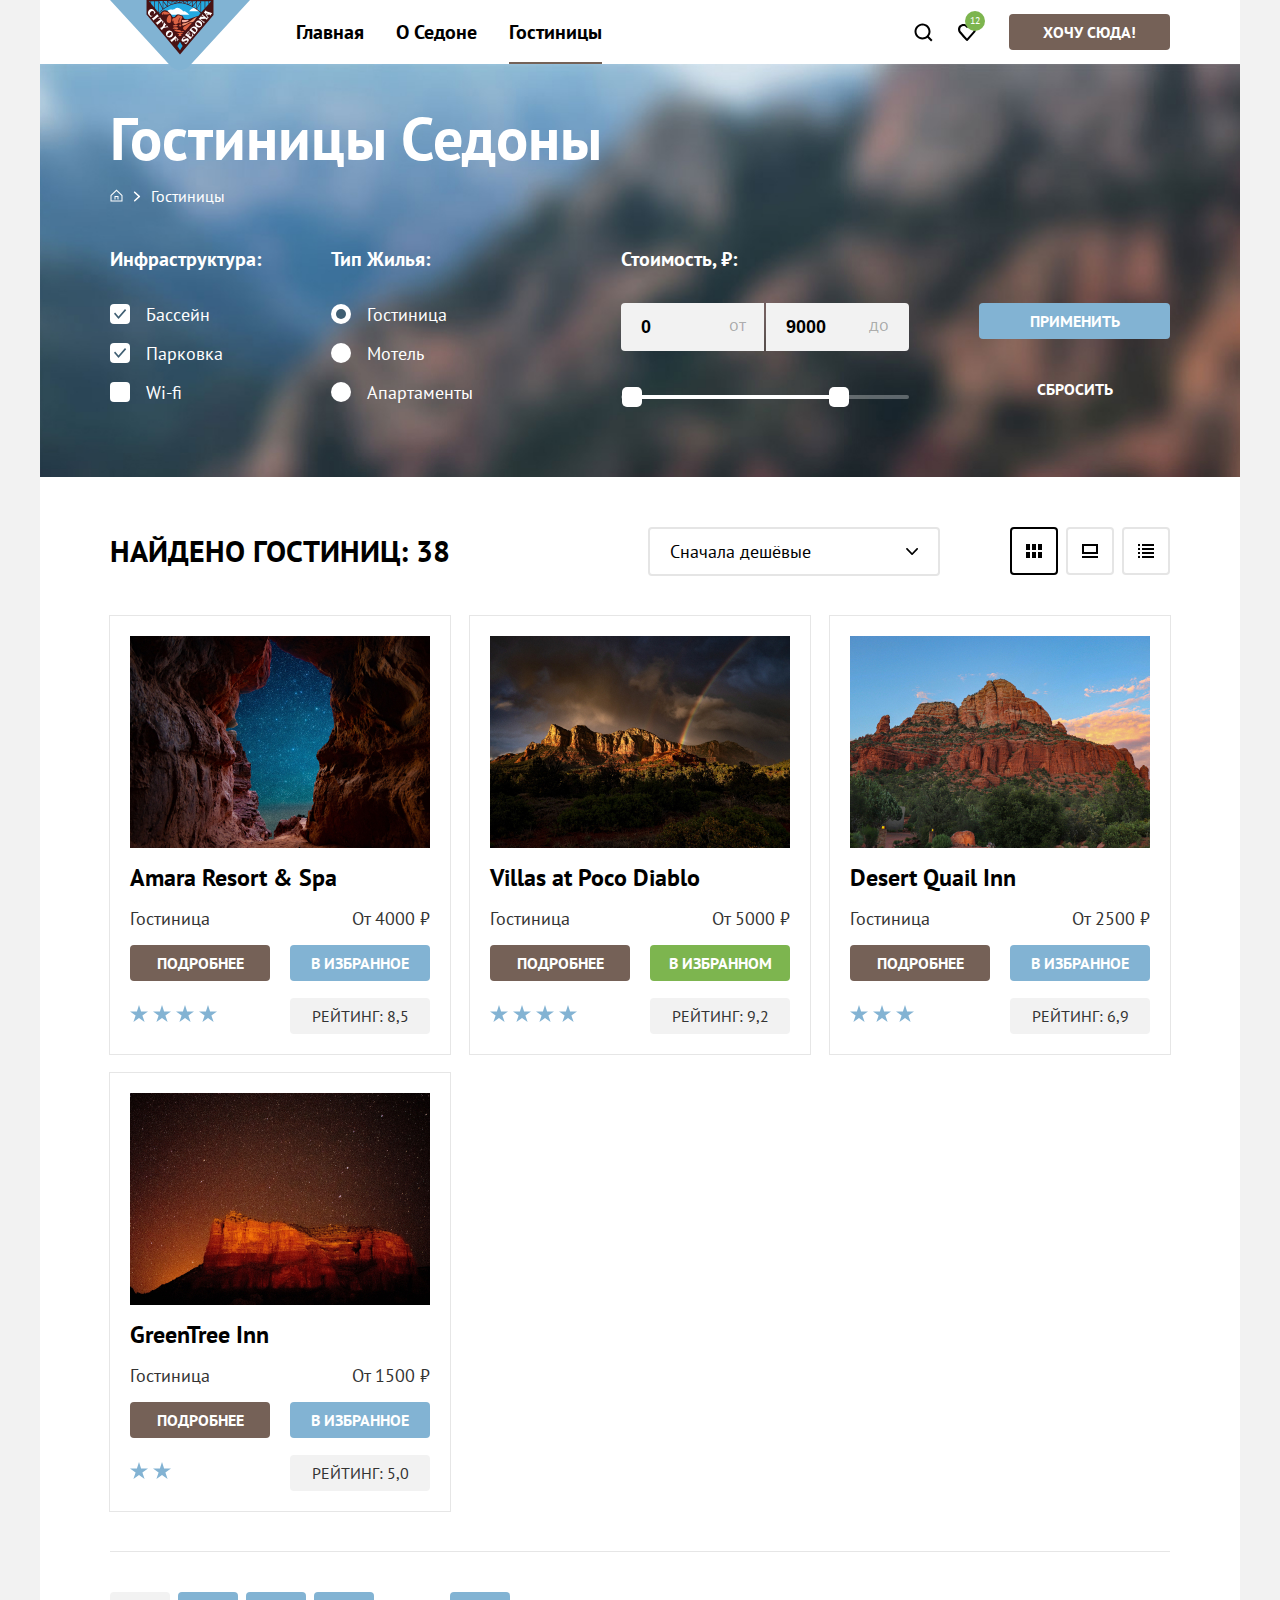
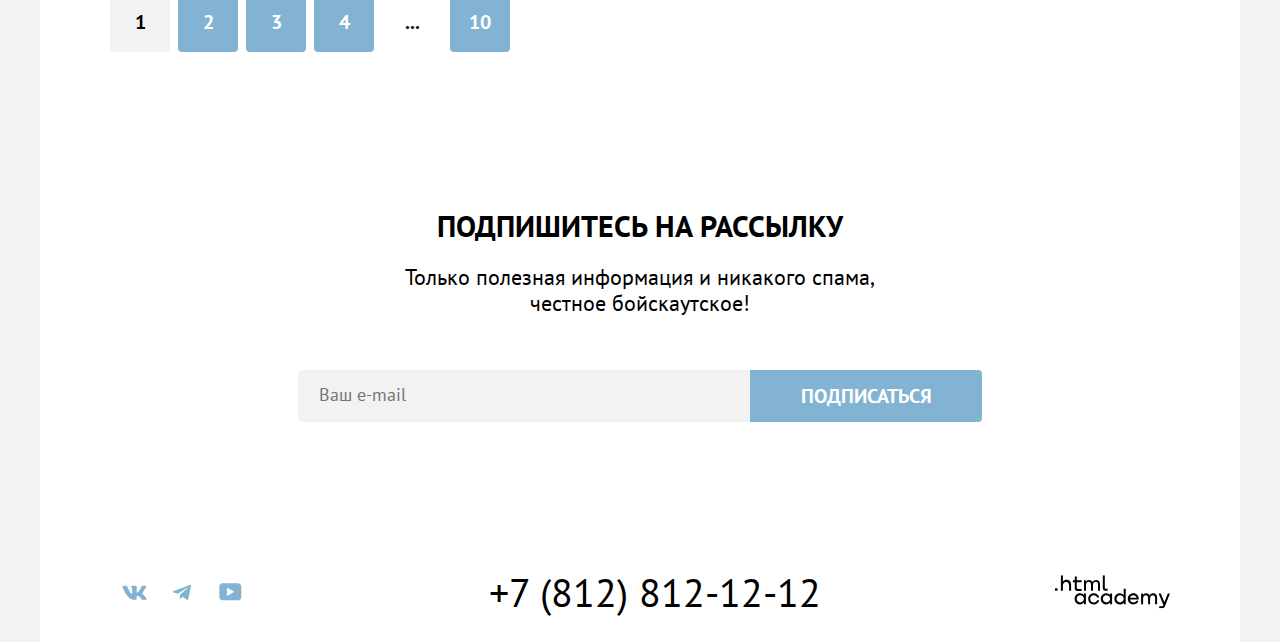
==== commit 13788923: "Merge pull request #2 from LizaPogotovko/master" ====
--- a/catalog.html
+++ b/catalog.html
@@ -1,448 +1,448 @@
 <!DOCTYPE html>
 <html lang="ru">
-<head>
-  <meta charset="UTF-8">
-  <meta name="viewport" content="width=device-width, initial-scale=1.0">
-  <title>Каталог гостиниц в Седоне</title>
-  <link rel="stylesheet" href="styles/styles.css">
-  <link rel="icon" href="favicon.ico">
-  <link rel="icon" type="image/png" href="images/favicon.png">
-</head>
-<body>
-  <div class="page-container">
-    <!-- Main header-->
-    <header class="main-header" data-test="header">
-      <div class="container">
-        <nav class="navigation">
-          <a class="logo" href="index.html"><img src="images/logo-header.svg" alt="Логотип" width="140" height="70"></a>
-          <ul class="navigation-list">
-            <li class="navigation-item">
-              <a class="navigation-link" href="index.html">Главная</a>
-            </li>
-            <li class="navigation-item">
-              <a class="navigation-link" href="#">О Седоне</a>
-            </li>
-            <li class="navigation-item">
-              <a class="navigation-link navigation-link-current" href="catalog.html">Гостиницы</a>
-            </li>
-          </ul>
-          <ul class="navigation-list navigation-user">
-            <li class="navigation-item">
-              <a class="navigation-link" href="#">
-                <svg class="navigation-icon" aria-hidden="true" focusable="false" width="20" height="20" viewBox="0 0 20 20" fill="none" xmlns="http://www.w3.org/2000/svg">
-                  <path d="m19.5 18.008-3.7-3.68c1-1.292 1.7-2.983 1.7-4.872 0-4.376-3.6-7.956-8-7.956s-8 3.68-8 8.055c0 4.376 3.6 7.956 8 7.956 1.8 0 3.5-.597 4.9-1.69l3.7 3.679 1.4-1.492Zm-10-2.486c-3.3 0-6-2.685-6-5.967 0-3.282 2.7-5.967 6-5.967s6 2.685 6 5.967c0 3.282-2.7 5.967-6 5.967Z" fill="#000"/>
-                </svg>
-                <span class="visually-hidden">
-                  Поиск
-                </span>
-                </a>
-              </li>
+  <head>
+    <meta charset="UTF-8">
+    <meta name="viewport" content="width=device-width, initial-scale=1.0">
+    <title>Каталог гостиниц в Седоне</title>
+    <link rel="stylesheet" href="styles/styles.css">
+    <link rel="icon" href="favicon.ico">
+    <link rel="icon" type="image/png" href="images/icons/favicon.png">
+  </head>
+  <body>
+    <div class="page-container">
+      <!-- Main header-->
+      <header class="main-header" data-test="header">
+        <div class="container">
+          <nav class="navigation">
+            <a class="logo logo-header" href="index.html"><img src="images/logo-header.svg" alt="Логотип" width="140" height="70"></a>
+            <ul class="navigation-list">
+              <li class="navigation-item">
+                <a class="navigation-link" href="index.html">Главная</a>
+              </li>
+              <li class="navigation-item">
+                <a class="navigation-link" href="#">О Седоне</a>
+              </li>
+              <li class="navigation-item">
+                <a class="navigation-link navigation-link-current" href="catalog.html">Гостиницы</a>
+              </li>
+            </ul>
+            <ul class="navigation-list navigation-user">
               <li class="navigation-item">
                 <a class="navigation-link" href="#">
-                  <svg class="navigation-icon" aria-hidden="true" focusable="false" width="18" height="17" viewBox="0 0 18 17" fill="none" xmlns="http://www.w3.org/2000/svg">
-                    <path d="M8.9 17C8.6 17 8.3 16.9 8.1 16.6C2.7 10.5 1.4 9.1 1.1 8.7C0.4 7.8 0 6.6 0 5.4C0 2.4 2.4 0 5.5 0C6.8 0 8 0.5 9 1.3C10 0.5 11.3 0 12.5 0C15.5 0 18 2.4 18 5.4C18 6.7 17.5 7.9 16.7 8.8L9.7 16.7C9.5 16.9 9.3 17 8.9 17ZM2.9 7.5C3.2 7.9 6.4 11.5 9 14.4L15.2 7.4C15.7 6.9 15.9 6.2 15.9 5.4C15.9 3.6 14.4 2.1 12.6 2.1C11.6 2.1 10.6 2.6 9.9 3.4C9.6 3.7 9.3 3.8 9 3.8C8.7 3.8 8.4 3.6 8.2 3.4C7.5 2.6 6.5 2.1 5.5 2.1C3.7 2.1 2.2 3.6 2.2 5.4C2.1 6.3 2.5 7 2.9 7.5C2.8 7.5 2.8 7.5 2.9 7.5Z" fill="black"/>
-                    </svg>
-                <span class="visually-hidden">
-                  Избранное
-                </span>
-                <div class="notification">12</div>
-              </a>
-            </li>
-            <li class="navigation-item navigation-item-button">
-              <a class="navigation-button button button-primary" href="modal.html" target="_blank" rel="noreferrer noopener">Хочу сюда!</a>
-            </li>
-          </ul>
-        </nav>
-      </div>
-    </header>
-    <!-- Main -->
-    <main class="main-inner" data-test="main">
-      <!-- Filter -->
-      <section class="filter">
-        <div class="container filter-container">
-            <h1 class="filter-title title-h1">Гостиницы Седоны</h1>
-              <ul class="breadcrumbs">
-                <li class="breadcrumbs-item">
-                  <a class="breadcrumbs-link" href="index.html">
-                    <svg width="13" height="13" viewBox="0 0 13 13" fill="none"  xmlns="http://www.w3.org/2000/svg">
-                      <path fill="currentColor" d="M6.5 0.5L0.5 6.30006V12.5001H12.5V6.30006L6.5 0.5ZM11.5 11.5001H1.5V6.70005L6.5 1.9L11.5 6.70005V11.5001Z"/>
-                      <path d="M4.5 10.5001H5.5V8.00005H7.5V10.5001H8.5V7.00005H4.5V10.5001Z"/>
-                      </svg>
-                    <span class="visually-hidden">Главная</span>
+                  <svg class="navigation-icon" aria-hidden="true" focusable="false" width="20" height="20" viewBox="0 0 20 20" fill="none" xmlns="http://www.w3.org/2000/svg" role="img" aria-label="Поиск">
+                    <path d="m19.5 18.008-3.7-3.68c1-1.292 1.7-2.983 1.7-4.872 0-4.376-3.6-7.956-8-7.956s-8 3.68-8 8.055c0 4.376 3.6 7.956 8 7.956 1.8 0 3.5-.597 4.9-1.69l3.7 3.679 1.4-1.492Zm-10-2.486c-3.3 0-6-2.685-6-5.967 0-3.282 2.7-5.967 6-5.967s6 2.685 6 5.967c0 3.282-2.7 5.967-6 5.967Z" fill="#000"/>
+                  </svg>
+                  <span class="visually-hidden">
+                    Поиск
+                  </span>
                   </a>
                 </li>
-                <li class="breadcrumbs-item">
-                  <a class="breadcrumbs-link" href="#"> Гостиницы</a>
-                </li>
-              </ul>
-          <form class="catalog-filter" action="https://echo.htmlacademy.ru/" method="get" data-test="filter">
-            <fieldset class="catalog-filter-group">
-              <legend class="catalog-filter-title">Инфраструктура:</legend>
-              <ul class="catalog-filter-list">
-                <li class="catalog-filter-item">
-                  <label class="checkbox">
-                    <input type="checkbox" class="checkbox-input visually-hidden" name="swimming-pool" checked>
-                    <span class="checkbox-mark"></span>
-                    <span class="checkbox-lable">Бассейн</span>
-                  </label>
-                </li>
-                <li class="catalog-filter-item">
-                  <label class="checkbox">
-                    <input type="checkbox" class="checkbox-input visually-hidden" name="parking" checked>
-                    <span class="checkbox-mark"></span>
-                    <span class="checkbox-lable">Парковка</span>
-                  </label>
-                </li>
-                <li class="catalog-filter-item">
-                  <label class="checkbox">
-                    <input type="checkbox" class="checkbox-input visually-hidden" name="wi-fi">
-                    <span class="checkbox-mark"></span>
-                    <span class="checkbox-lable">Wi-fi</span>
-                  </label>
-                </li>
-              </ul>
-            </fieldset>
-            <fieldset class="catalog-filter-group">
-              <legend class="catalog-filter-title">Тип Жилья:</legend>
-              <ul class="catalog-filter-list">
-                <li class="catalog-filter-item">
-                  <label class="radio">
-                    <input type="radio" class="radio-input visually-hidden" name="type-of-housing" value="hotel" checked>
-                    <span class="radio-mark"></span>
-                    <span class="radio-lable">Гостиница</span>
-                  </label>
-                </li>
-                <li class="catalog-filter-item">
-                  <label class="radio">
-                    <input type="radio" class="radio-input visually-hidden" name="type-of-housing" value="the-motel">
-                    <span class="radio-mark"></span>
-                    <span class="radio-lable">Мотель</span>
-                  </label>
-                </li>
-                <li class="catalog-filter-item">
-                  <label class="radio">
-                    <input type="radio" class="radio-input visually-hidden" name="type-of-housing" value="apartments">
-                    <span class="radio-mark"></span>
-                    <span class="radio-lable">Апартаменты</span>
-                  </label>
-                </li>
-              </ul>
-            </fieldset>
-            <fieldset class="catalog-filter-group">
-              <legend class="catalog-filter-title">Стоимость, ₽:</legend>
-              <div class="range">
-                <div class="range-wrapper-inputs">
+                <li class="navigation-item">
+                  <a class="navigation-link" href="#">
+                    <svg class="navigation-icon" aria-hidden="true" focusable="false" width="18" height="17" viewBox="0 0 18 17" fill="none" xmlns="http://www.w3.org/2000/svg" role="img" aria-label="Избранное">
+                      <path d="M8.9 17C8.6 17 8.3 16.9 8.1 16.6C2.7 10.5 1.4 9.1 1.1 8.7C0.4 7.8 0 6.6 0 5.4C0 2.4 2.4 0 5.5 0C6.8 0 8 0.5 9 1.3C10 0.5 11.3 0 12.5 0C15.5 0 18 2.4 18 5.4C18 6.7 17.5 7.9 16.7 8.8L9.7 16.7C9.5 16.9 9.3 17 8.9 17ZM2.9 7.5C3.2 7.9 6.4 11.5 9 14.4L15.2 7.4C15.7 6.9 15.9 6.2 15.9 5.4C15.9 3.6 14.4 2.1 12.6 2.1C11.6 2.1 10.6 2.6 9.9 3.4C9.6 3.7 9.3 3.8 9 3.8C8.7 3.8 8.4 3.6 8.2 3.4C7.5 2.6 6.5 2.1 5.5 2.1C3.7 2.1 2.2 3.6 2.2 5.4C2.1 6.3 2.5 7 2.9 7.5C2.8 7.5 2.8 7.5 2.9 7.5Z" fill="black"/>
+                      </svg>
+                  <span class="visually-hidden">
+                    Избранное
+                  </span>
+                  <div class="notification">12</div>
+                </a>
+              </li>
+              <li class="navigation-item navigation-item-button">
+                <a class="navigation-button button button-primary" href="modal.html">Хочу сюда!</a>
+              </li>
+            </ul>
+          </nav>
+        </div>
+      </header>
+      <!-- Main -->
+      <main class="main-inner" data-test="main">
+        <!-- Filter -->
+        <section class="filter">
+          <div class="container filter-container">
+              <h1 class="filter-title title-h1">Гостиницы Седоны</h1>
+                <ul class="breadcrumbs">
+                  <li class="breadcrumbs-item">
+                    <a class="breadcrumbs-link" href="index.html">
+                      <svg width="13" height="13" viewBox="0 0 13 13" fill="none" xmlns="http://www.w3.org/2000/svg" role="img" aria-label="Главная страницы">
+                        <path d="M6.5 0.5L0.5 6.30006V12.5001H12.5V6.30006L6.5 0.5ZM11.5 11.5001H1.5V6.70005L6.5 1.9L11.5 6.70005V11.5001Z" fill="currentColor"/>
+                        <path d="M4.5 10.5001H5.5V8.00005H7.5V10.5001H8.5V7.00005H4.5V10.5001Z" fill="currentColor"/>
+                        </svg>
+                      <span class="visually-hidden">Главная</span>
+                    </a>
+                  </li>
+                  <li class="breadcrumbs-item">
+                    <a class="breadcrumbs-link" href="#"> Гостиницы</a>
+                  </li>
+                </ul>
+            <form class="catalog-filter" action="https://echo.htmlacademy.ru/" method="get" data-test="filter">
+              <fieldset class="catalog-filter-group">
+                <legend class="catalog-filter-title">Инфраструктура:</legend>
+                <ul class="catalog-filter-list">
+                  <li class="catalog-filter-item">
+                    <label class="checkbox">
+                      <input type="checkbox" class="checkbox-input visually-hidden" name="swimming-pool" checked>
+                      <span class="checkbox-mark"></span>
+                      <span class="checkbox-lable">Бассейн</span>
+                    </label>
+                  </li>
+                  <li class="catalog-filter-item">
+                    <label class="checkbox">
+                      <input type="checkbox" class="checkbox-input visually-hidden" name="parking" checked>
+                      <span class="checkbox-mark"></span>
+                      <span class="checkbox-lable">Парковка</span>
+                    </label>
+                  </li>
+                  <li class="catalog-filter-item">
+                    <label class="checkbox">
+                      <input type="checkbox" class="checkbox-input visually-hidden" name="wi-fi">
+                      <span class="checkbox-mark"></span>
+                      <span class="checkbox-lable">Wi-fi</span>
+                    </label>
+                  </li>
+                </ul>
+              </fieldset>
+              <fieldset class="catalog-filter-group">
+                <legend class="catalog-filter-title">Тип Жилья:</legend>
+                <ul class="catalog-filter-list">
+                  <li class="catalog-filter-item">
+                    <label class="radio">
+                      <input type="radio" class="radio-input visually-hidden" name="type-of-housing" value="hotel" checked>
+                      <span class="radio-mark"></span>
+                      <span class="radio-lable">Гостиница</span>
+                    </label>
+                  </li>
+                  <li class="catalog-filter-item">
+                    <label class="radio">
+                      <input type="radio" class="radio-input visually-hidden" name="type-of-housing" value="the-motel">
+                      <span class="radio-mark"></span>
+                      <span class="radio-lable">Мотель</span>
+                    </label>
+                  </li>
+                  <li class="catalog-filter-item">
+                    <label class="radio">
+                      <input type="radio" class="radio-input visually-hidden" name="type-of-housing" value="apartments">
+                      <span class="radio-mark"></span>
+                      <span class="radio-lable">Апартаменты</span>
+                    </label>
+                  </li>
+                </ul>
+              </fieldset>
+              <fieldset class="catalog-filter-group">
+                <legend class="catalog-filter-title">Стоимость, ₽:</legend>
+                <div class="range">
+                  <div class="range-wrapper-inputs">
+                      <label class="range-control">
+                        <span class="range-min">от</span>
+                        <input type="text" name="range-min" class="min-interval" value="0">
+                      </label>
                     <label class="range-control">
-                      <span class="range-min">от</span>
-                      <input type="text" name="range-min" class="min-interval" value="0">
-                    </label>
-                  <label class="range-control">
-                    <span class="range-max">до</span>
-                    <input type="text" class="max-interval" name="range-max" value="9000">
-                  </label>
+                      <span class="range-max">до</span>
+                      <input type="text" class="max-interval" name="range-max" value="9000">
+                    </label>
+                  </div>
+                  <div class="range-scale">
+                    <div class="range-bar" style="width: 226px; left: 0.5px">
+                      <button class="range-handle handle-min" type="button">
+                        <span class="visually-hidden">Управление нижней границей стоимости</span>
+                      </button>
+                      <button class="range-handle handle-max" type="button">
+                        <span class="visually-hidden">Управление верхней границей стоимости</span>
+                      </button>
+                    </div>
                 </div>
-                <div class="range-scale">
-                  <div class="range-bar" style="width: 226px; left: 0.5px">
-                    <button class="range-handle handle-min" type="button">
-                      <span class="visually-hidden">Управление нижней границей стоимости</span>
-                    </button>
-                    <button class="range-handle handle-max" type="button">
-                      <span class="visually-hidden">Управление верхней границей стоимости</span>
-                    </button>
-                  </div>
-              </div>
-            </div>
-            </fieldset>
-            <div class="button-filter-choice">
-              <button class="button button-apply button-secondary" type="submit">Применить</button>
-              <button class="button button-reset" type="submit">Сбросить</button>
-            </div>
-          </form>
-        </div>
-      </section>
-      <!-- Catalog -->
-      <section class="cards container" data-test="catalog">
-        <!-- Catalog header -->
-        <header class="catalog-header">
-          <h2 class="catalog-title title-h2">Найдено гостиниц: 38</h2>
-          <label class="catalog-select">
-            <select class="select-control" aria-label="Сортировка">
-                <option value="popular">Сначала дешёвые</option>
-                <option value="cheap">Сначала дорогие</option>
-                <option value="expensive">Сначала популярные</option>
-            </select>
-          </label>
-          <ul class="cards-type">
-            <li class="cards-type-item">
-              <a href="#" class="card-grid-toggle card-grid-toggle-dark">
-                <svg class="type-icon" width="16" height="14" viewBox="0 0 16 14" fill="none" xmlns="http://www.w3.org/2000/svg">
-                  <g clip-path="url(#clip0_107078_168)">
-                  <path d="M4 0H0V6H4V0Z" fill="black"/>
-                  <path d="M16 0H12V6H16V0Z" fill="black"/>
-                  <path d="M10 0H6V6H10V0Z" fill="black"/>
-                  <path d="M4 8H0V14H4V8Z" fill="black"/>
-                  <path d="M16 8H12V14H16V8Z" fill="black"/>
-                  <path d="M10 8H6V14H10V8Z" fill="black"/>
-                  </g>
-                  <defs>
-                  <clipPath id="clip0_107078_168">
-                  <rect width="16" height="14" fill="white"/>
-                  </clipPath>
-                  </defs>
-                  </svg>
-                <span class="visually-hidden">Карточки</span>
-              </a>
-            </li>
-            <li class="cards-type-item">
-              <a class="card-grid-toggle" href="#">
-                <svg class="type-icon" width="16" height="14" viewBox="0 0 16 14" fill="none" xmlns="http://www.w3.org/2000/svg">
-                  <g clip-path="url(#clip0_107078_278)">
-                  <path d="M16 12H0V14H16V12Z" fill="black"/>
-                  <path d="M14 2V8H2V2H14ZM16 0H0V10H16V0Z" fill="black"/>
-                  </g>
-                  <defs>
-                  <clipPath id="clip0_107078_278">
-                  <rect width="16" height="14" fill="white"/>
-                  </clipPath>
-                  </defs>
-                  </svg>
-                <span class="visually-hidden">Слайд-шоу</span>
-              </a>
-            </li>
-            <li class="cards-type-item">
-              <a class="card-grid-toggle" href="#">
-                <svg class="type-icon" width="16" height="14" viewBox="0 0 16 14" fill="none" xmlns="http://www.w3.org/2000/svg">
-                  <g clip-path="url(#clip0_107078_295)">
-                  <path d="M2 0H0V2H2V0Z" fill="black"/>
-                  <path d="M16 0H4V2H16V0Z" fill="black"/>
-                  <path d="M2 4H0V6H2V4Z" fill="black"/>
-                  <path d="M16 4H4V6H16V4Z" fill="black"/>
-                  <path d="M2 8H0V10H2V8Z" fill="black"/>
-                  <path d="M16 8H4V10H16V8Z" fill="black"/>
-                  <path d="M2 12H0V14H2V12Z" fill="black"/>
-                  <path d="M16 12H4V14H16V12Z" fill="black"/>
-                  </g>
-                  <defs>
-                  <clipPath id="clip0_107078_295">
-                  <rect width="16" height="14" fill="white"/>
-                  </clipPath>
-                  </defs>
-                  </svg>
-                <span class="visually-hidden">Показать список</span>
-              </a>
-            </li>
-          </ul>
-        </header>
-        <!-- Cards list -->
-        <ul class="cards-list">
-          <li class="cards-item">
-            <div class="product-card">
-              <a href="#" class="card-link">
-                <img src="images/catalog/hotel-1.jpg" alt=" Звездное небо." class="card-image" width="300" height="212">
-              </a>
-              <a href="#" class="card-link">
-                  <h3 class="card-title">Amara Resort & Spa</h3>
-              </a>
-                  <p class="card-text">Гостиница</p>
-                  <p class="card-price">От 4000 ₽</p>
-                    <a href="" class="button button-primary">подробнее</a>
-                    <button class="button button-favourites button-secondary" type="button">в избранное</button>
-                  <div class="stars">
-                    <svg width="18" height="17" viewBox="0 0 18 17" fill="none" xmlns="http://www.w3.org/2000/svg">
+              </div>
+              </fieldset>
+              <div class="button-filter-choice">
+                <button class="button button-apply button-secondary" type="submit">Применить</button>
+                <button class="button button-reset" type="submit">Сбросить</button>
+              </div>
+            </form>
+          </div>
+        </section>
+        <!-- Catalog -->
+        <section class="cards container" data-test="catalog">
+          <!-- Catalog header -->
+          <header class="catalog-header">
+            <h2 class="catalog-title title-h2">Найдено гостиниц: 38</h2>
+            <label class="catalog-select">
+              <select class="select-control" aria-label="Сортировка">
+                  <option value="popular">Сначала дешёвые</option>
+                  <option value="cheap">Сначала дорогие</option>
+                  <option value="expensive">Сначала популярные</option>
+              </select>
+            </label>
+            <ul class="cards-type">
+              <li class="cards-type-item">
+                <a href="#" class="card-grid-toggle card-grid-toggle-dark">
+                  <svg class="type-icon" width="16" height="14" viewBox="0 0 16 14" fill="none" xmlns="http://www.w3.org/2000/svg" role="img" aria-label="Показать карточки">
+                    <g clip-path="url(#clip0_107078_168)">
+                    <path d="M4 0H0V6H4V0Z" fill="black"/>
+                    <path d="M16 0H12V6H16V0Z" fill="black"/>
+                    <path d="M10 0H6V6H10V0Z" fill="black"/>
+                    <path d="M4 8H0V14H4V8Z" fill="black"/>
+                    <path d="M16 8H12V14H16V8Z" fill="black"/>
+                    <path d="M10 8H6V14H10V8Z" fill="black"/>
+                    </g>
+                    <defs>
+                    <clipPath id="clip0_107078_168">
+                    <rect width="16" height="14" fill="white"/>
+                    </clipPath>
+                    </defs>
+                    </svg>
+                  <span class="visually-hidden">Карточки</span>
+                </a>
+              </li>
+              <li class="cards-type-item">
+                <a class="card-grid-toggle" href="#">
+                  <svg class="type-icon" width="16" height="14" viewBox="0 0 16 14" fill="none" xmlns="http://www.w3.org/2000/svg" role="img" aria-label="Показать слайд-шоу">
+                    <g clip-path="url(#clip0_107078_278)">
+                    <path d="M16 12H0V14H16V12Z" fill="black"/>
+                    <path d="M14 2V8H2V2H14ZM16 0H0V10H16V0Z" fill="black"/>
+                    </g>
+                    <defs>
+                    <clipPath id="clip0_107078_278">
+                    <rect width="16" height="14" fill="white"/>
+                    </clipPath>
+                    </defs>
+                    </svg>
+                  <span class="visually-hidden">Слайд-шоу</span>
+                </a>
+              </li>
+              <li class="cards-type-item">
+                <a class="card-grid-toggle" href="#">
+                  <svg class="type-icon" width="16" height="14" viewBox="0 0 16 14" fill="none" xmlns="http://www.w3.org/2000/svg" role="img" aria-label="Показать список">
+                    <g clip-path="url(#clip0_107078_295)">
+                    <path d="M2 0H0V2H2V0Z" fill="black"/>
+                    <path d="M16 0H4V2H16V0Z" fill="black"/>
+                    <path d="M2 4H0V6H2V4Z" fill="black"/>
+                    <path d="M16 4H4V6H16V4Z" fill="black"/>
+                    <path d="M2 8H0V10H2V8Z" fill="black"/>
+                    <path d="M16 8H4V10H16V8Z" fill="black"/>
+                    <path d="M2 12H0V14H2V12Z" fill="black"/>
+                    <path d="M16 12H4V14H16V12Z" fill="black"/>
+                    </g>
+                    <defs>
+                    <clipPath id="clip0_107078_295">
+                    <rect width="16" height="14" fill="white"/>
+                    </clipPath>
+                    </defs>
+                    </svg>
+                  <span class="visually-hidden">Показать список</span>
+                </a>
+              </li>
+            </ul>
+          </header>
+          <!-- Cards list -->
+          <ul class="cards-list">
+            <li class="cards-item">
+              <div class="product-card">
+                <a href="#" class="card-link">
+                  <img src="images/catalog/hotel-1.jpg" alt=" Звездное небо." class="card-image" width="300" height="212">
+                </a>
+                <a href="#" class="card-link">
+                    <h3 class="card-title">Amara Resort & Spa</h3>
+                </a>
+                    <p class="card-text">Гостиница</p>
+                    <p class="card-price">От 4000 ₽</p>
+                      <a href="" class="button button-primary">Подробнее</a>
+                      <button class="button button-favourites button-secondary" type="button">В избранное</button>
+                    <div class="stars">
+                      <svg width="18" height="17" viewBox="0 0 18 17" fill="none" xmlns="http://www.w3.org/2000/svg" role="img" aria-label="Звезда">
+                        <path d="M9 0L11.1 6.5H18L12.4 10.5L14.6 17L9 13L3.4 17L5.6 10.5L0 6.5H6.9L9 0Z" fill="#83B3D3"/>
+                        </svg>
+                        <svg width="18" height="17" viewBox="0 0 18 17" fill="none" xmlns="http://www.w3.org/2000/svg" role="img" aria-label="Звезда">
+                          <path d="M9 0L11.1 6.5H18L12.4 10.5L14.6 17L9 13L3.4 17L5.6 10.5L0 6.5H6.9L9 0Z" fill="#83B3D3"/>
+                          </svg>
+                          <svg width="18" height="17" viewBox="0 0 18 17" fill="none" xmlns="http://www.w3.org/2000/svg" role="img" aria-label="Звезда">
+                            <path d="M9 0L11.1 6.5H18L12.4 10.5L14.6 17L9 13L3.4 17L5.6 10.5L0 6.5H6.9L9 0Z" fill="#83B3D3"/>
+                            </svg>
+                            <svg width="18" height="17" viewBox="0 0 18 17" fill="none" xmlns="http://www.w3.org/2000/svg" role="img" aria-label="Звезда">
+                              <path d="M9 0L11.1 6.5H18L12.4 10.5L14.6 17L9 13L3.4 17L5.6 10.5L0 6.5H6.9L9 0Z" fill="#83B3D3"/>
+                              </svg>
+                      <p class="visually-hidden">4 звезды</p>
+                    </div>
+                    <p class="card-rating">Рейтинг: 8,5</p>
+              </div>
+            </li>
+            <li class="cards-item">
+              <div class="product-card">
+                <a href="#" class="card-link">
+                  <img src="images/catalog/hotel-2.jpg" width="300" height="212" alt=" Villas at Poco Diablo" class="card-image">
+                </a>
+                <a href="#" class="card-link">
+                  <h3 class="card-title">Villas at Poco Diablo</h3>
+                </a>
+                <p class="card-text">Гостиница</p>
+                <p class="card-price">От 5000 ₽</p>
+                <a href="" class="button button-primary button-detaild">Подробнее</a>
+                <button class="button active-button button-secondary" type="button">В избранном</button>
+                <div class="stars">
+                  <svg width="18" height="17" viewBox="0 0 18 17" fill="none" xmlns="http://www.w3.org/2000/svg" role="img" aria-label="Звезда">
+                    <path d="M9 0L11.1 6.5H18L12.4 10.5L14.6 17L9 13L3.4 17L5.6 10.5L0 6.5H6.9L9 0Z" fill="#83B3D3"/>
+                    </svg>
+                    <svg width="18" height="17" viewBox="0 0 18 17" fill="none" xmlns="http://www.w3.org/2000/svg" role="img" aria-label="Звезда">
                       <path d="M9 0L11.1 6.5H18L12.4 10.5L14.6 17L9 13L3.4 17L5.6 10.5L0 6.5H6.9L9 0Z" fill="#83B3D3"/>
                       </svg>
-                      <svg width="18" height="17" viewBox="0 0 18 17" fill="none" xmlns="http://www.w3.org/2000/svg">
+                      <svg width="18" height="17" viewBox="0 0 18 17" fill="none" xmlns="http://www.w3.org/2000/svg" role="img" aria-label="Звезда">
                         <path d="M9 0L11.1 6.5H18L12.4 10.5L14.6 17L9 13L3.4 17L5.6 10.5L0 6.5H6.9L9 0Z" fill="#83B3D3"/>
                         </svg>
-                        <svg width="18" height="17" viewBox="0 0 18 17" fill="none" xmlns="http://www.w3.org/2000/svg">
+                        <svg width="18" height="17" viewBox="0 0 18 17" fill="none" xmlns="http://www.w3.org/2000/svg" role="img" aria-label="Звезда">
                           <path d="M9 0L11.1 6.5H18L12.4 10.5L14.6 17L9 13L3.4 17L5.6 10.5L0 6.5H6.9L9 0Z" fill="#83B3D3"/>
                           </svg>
-                          <svg width="18" height="17" viewBox="0 0 18 17" fill="none" xmlns="http://www.w3.org/2000/svg">
-                            <path d="M9 0L11.1 6.5H18L12.4 10.5L14.6 17L9 13L3.4 17L5.6 10.5L0 6.5H6.9L9 0Z" fill="#83B3D3"/>
-                            </svg>
-                    <p class="visually-hidden">4 звезды</p>
-                  </div>
-                  <p class="card-rating">Рейтинг: 8,5</p>
-            </div>
-          </li>
-          <li class="cards-item">
-            <div class="product-card">
-              <a href="#" class="card-link">
-                <img src="images/catalog/hotel-2.jpg" width="300" height="212" alt=" Villas at Poco Diablo" class="card-image">
-              </a>
-              <a href="#" class="card-link">
-                <h3 class="card-title">Villas at Poco Diablo</h3>
-              </a>
-              <p class="card-text">Гостиница</p>
-              <p class="card-price">От 5000 ₽</p>
-              <a href="" class="button button-primary button-detaild">подробнее</a>
-              <button class="button active-button button-secondary" type="button">в избранном</button>
-              <div class="stars">
-                <svg width="18" height="17" viewBox="0 0 18 17" fill="none" xmlns="http://www.w3.org/2000/svg">
-                  <path d="M9 0L11.1 6.5H18L12.4 10.5L14.6 17L9 13L3.4 17L5.6 10.5L0 6.5H6.9L9 0Z" fill="#83B3D3"/>
-                  </svg>
-                  <svg width="18" height="17" viewBox="0 0 18 17" fill="none" xmlns="http://www.w3.org/2000/svg">
+                <p class="visually-hidden">4 звезды</p>
+                </div>
+                <p class="card-rating">Рейтинг: 9,2</p>
+              </div>
+            </li>
+            <li class="cards-item">
+              <div class="product-card">
+                <a href="#" class="card-link">
+                  <img src="images/catalog/hotel-3.jpg" width="300" height="212" alt="Desert Quail Inn" class="card-image">
+                </a>
+                <a href="#" class="card-link">
+                  <h3 class="card-title">Desert Quail Inn</h3>
+                </a>
+                <p class="card-text">Гостиница</p>
+                <p class="card-price">От 2500 ₽</p>
+                <a href="" class="button button-primary">Подробнее</a>
+                <button class="button button-favourites button-secondary" type="button">В избранное</button>
+                <div class="stars">
+                  <svg width="18" height="17" viewBox="0 0 18 17" fill="none" xmlns="http://www.w3.org/2000/svg" role="img" aria-label="Звезда">
                     <path d="M9 0L11.1 6.5H18L12.4 10.5L14.6 17L9 13L3.4 17L5.6 10.5L0 6.5H6.9L9 0Z" fill="#83B3D3"/>
                     </svg>
-                    <svg width="18" height="17" viewBox="0 0 18 17" fill="none" xmlns="http://www.w3.org/2000/svg">
+                    <svg width="18" height="17" viewBox="0 0 18 17" fill="none" xmlns="http://www.w3.org/2000/svg" role="img" aria-label="Звезда">
                       <path d="M9 0L11.1 6.5H18L12.4 10.5L14.6 17L9 13L3.4 17L5.6 10.5L0 6.5H6.9L9 0Z" fill="#83B3D3"/>
                       </svg>
-                      <svg width="18" height="17" viewBox="0 0 18 17" fill="none" xmlns="http://www.w3.org/2000/svg">
+                      <svg width="18" height="17" viewBox="0 0 18 17" fill="none" xmlns="http://www.w3.org/2000/svg" role="img" aria-label="Звезда">
                         <path d="M9 0L11.1 6.5H18L12.4 10.5L14.6 17L9 13L3.4 17L5.6 10.5L0 6.5H6.9L9 0Z" fill="#83B3D3"/>
                         </svg>
-              <p class="visually-hidden">4 звезды</p>
-              </div>
-              <p class="card-rating">Рейтинг: 9,2</p>
-            </div>
-          </li>
-          <li class="cards-item">
-            <div class="product-card">
-              <a href="#" class="card-link">
-                <img src="images/catalog/hotel-3.jpg" width="300" height="212" alt="Desert Quail Inn" class="card-image">
-              </a>
-              <a href="#" class="card-link">
-                <h3 class="card-title">Desert Quail Inn</h3>
-              </a>
-              <p class="card-text">Гостиница</p>
-              <p class="card-price">От 2500 ₽</p>
-              <a href="" class="button button-primary">подробнее</a>
-              <button class="button button-favourites button-secondary" type="button">в избранное</button>
-              <div class="stars">
-                <svg width="18" height="17" viewBox="0 0 18 17" fill="none" xmlns="http://www.w3.org/2000/svg">
-                  <path d="M9 0L11.1 6.5H18L12.4 10.5L14.6 17L9 13L3.4 17L5.6 10.5L0 6.5H6.9L9 0Z" fill="#83B3D3"/>
-                  </svg>
-                  <svg width="18" height="17" viewBox="0 0 18 17" fill="none" xmlns="http://www.w3.org/2000/svg">
+                <p class="visually-hidden">3 звезды</p>
+                </div>
+                <p class="card-rating">Рейтинг: 6,9</p>
+              </div>
+            </li>
+            <li class="cards-item">
+              <div class="product-card">
+                <a href="#" class="card-link">
+                  <img src="images/catalog/hotel-4.jpg" width="300" height="212" alt="GreenTree Inn" class="card-image">
+                </a>
+                <a href="#" class="card-link">
+                  <h3 class="card-title">GreenTree Inn</h3>
+                </a>
+                <p class="card-text">Гостиница</p>
+                <p class="card-price">От 1500 ₽</p>
+                <a href="" class="button button-primary">Подробнее</a>
+                <button class="button button-favourites button-secondary" type="button">В избранное</button>
+                <div class="stars">
+                  <svg width="18" height="17" viewBox="0 0 18 17" fill="none" xmlns="http://www.w3.org/2000/svg" role="img" aria-label="Звезда">
                     <path d="M9 0L11.1 6.5H18L12.4 10.5L14.6 17L9 13L3.4 17L5.6 10.5L0 6.5H6.9L9 0Z" fill="#83B3D3"/>
                     </svg>
-                    <svg width="18" height="17" viewBox="0 0 18 17" fill="none" xmlns="http://www.w3.org/2000/svg">
+                    <svg width="18" height="17" viewBox="0 0 18 17" fill="none" xmlns="http://www.w3.org/2000/svg" role="img" aria-label="Звезда">
                       <path d="M9 0L11.1 6.5H18L12.4 10.5L14.6 17L9 13L3.4 17L5.6 10.5L0 6.5H6.9L9 0Z" fill="#83B3D3"/>
                       </svg>
-              <p class="visually-hidden">3 звезды</p>
-              </div>
-              <p class="card-rating">Рейтинг: 6,9</p>
-            </div>
-          </li>
-          <li class="cards-item">
-            <div class="product-card">
-              <a href="#" class="card-link">
-                <img src="images/catalog/hotel-4.jpg" width="300" height="212" alt="GreenTree Inn" class="card-image">
-              </a>
-              <a href="#" class="card-link">
-                <h3 class="card-title">GreenTree Inn</h3>
-              </a>
-              <p class="card-text">Гостиница</p>
-              <p class="card-price">От 1500 ₽</p>
-              <a href="" class="button button-primary">подробнее</a>
-              <button class="button button-favourites button-secondary" type="button">в избранное</button>
-              <div class="stars">
-                <svg width="18" height="17" viewBox="0 0 18 17" fill="none" xmlns="http://www.w3.org/2000/svg">
-                  <path d="M9 0L11.1 6.5H18L12.4 10.5L14.6 17L9 13L3.4 17L5.6 10.5L0 6.5H6.9L9 0Z" fill="#83B3D3"/>
-                  </svg>
-                  <svg width="18" height="17" viewBox="0 0 18 17" fill="none" xmlns="http://www.w3.org/2000/svg">
-                    <path d="M9 0L11.1 6.5H18L12.4 10.5L14.6 17L9 13L3.4 17L5.6 10.5L0 6.5H6.9L9 0Z" fill="#83B3D3"/>
-                    </svg>
-              <p class="visually-hidden">2 звезды</p>
-              </div>
-              <p class="card-rating">Рейтинг: 5,0</p>
-            </div>
-          </li>
-        </ul>
-        <!-- Pagination -->
-        <ul class="pagination">
-          <li class="pagination-item">
-            <a class="pagination-link pagination-current">1</a>
-          </li>
-          <li class="pagination-item">
-            <a class="pagination-link" href="#">2</a>
-          </li>
-          <li class="pagination-item">
-            <a class="pagination-link" href="#">3</a>
-          </li>
-          <li class="pagination-item">
-            <a class="pagination-link" href="#">4</a>
-          </li>
-          <li class="pagination-item">
-            <a class="pagination-link pagination-other" href="#">...</a>
-          </li>
-          <li class="pagination-item">
-            <a class="pagination-link" href="#">10</a>
-          </li>
-        </ul>
-      </section>
-      <!-- Subscribe-->
-      <section class="subscribe subscribe-catalog" data-test="subscribe">
-        <div class="subscribe-container">
-          <h2 class="catalog-subscribe-title title-h2">Подпишитесь на рассылку</h2>
-          <p class="subscribe-description">Только полезная информация и никакого спама,<br> честное бойскаутское!</p>
-          <form class="subscribe-form" action="https://echo.htmlacademy.ru/" method="post">
-            <label class="subscribe-email">
-              <input class="subscribe-input" type="email" name="subscribe-email" placeholder="Ваш e-mail" required>
-              </label>
-            <button class="button subscribe-button button-secondary" type="submit">Подписаться</button>
-          </form>
+                <p class="visually-hidden">2 звезды</p>
+                </div>
+                <p class="card-rating">Рейтинг: 5,0</p>
+              </div>
+            </li>
+          </ul>
+          <!-- Pagination -->
+          <ul class="pagination">
+            <li class="pagination-item">
+              <a class="pagination-link pagination-current">1</a>
+            </li>
+            <li class="pagination-item">
+              <a class="pagination-link" href="#">2</a>
+            </li>
+            <li class="pagination-item">
+              <a class="pagination-link" href="#">3</a>
+            </li>
+            <li class="pagination-item">
+              <a class="pagination-link" href="#">4</a>
+            </li>
+            <li class="pagination-item">
+              <a class="pagination-link pagination-other" href="#">...</a>
+            </li>
+            <li class="pagination-item">
+              <a class="pagination-link" href="#">10</a>
+            </li>
+          </ul>
+        </section>
+        <!-- Subscribe-->
+        <section class="subscribe subscribe-catalog" data-test="subscribe">
+          <div class="subscribe-container">
+            <h2 class="catalog-subscribe-title title-h2">Подпишитесь на рассылку</h2>
+            <p class="subscribe-description">Только полезная информация и никакого спама,<br> честное бойскаутское!</p>
+            <form class="subscribe-form" action="https://echo.htmlacademy.ru/" method="post">
+              <label class="subscribe-email">
+                <input class="subscribe-input" type="email" name="subscribe-email" placeholder="Ваш e-mail" required>
+                </label>
+              <button class="button subscribe-button button-secondary" type="submit">Подписаться</button>
+            </form>
+          </div>
+        </section>
+      </main>
+      <!-- Main footer -->
+      <footer class="main-footer" data-test="footer">
+        <div class="container footer-container">
+          <!-- Socials -->
+            <ul class="socials">
+              <li class="socials-item">
+                <a class="socials-link social-vk" href="#" target="_blank" rel="noreferrer noopener">
+                  <svg class="social-icon" width="25" height="15" viewBox="0 0 25 15" fill="none" xmlns="http://www.w3.org/2000/svg" role="img" aria-label="Вконтакте">
+                    <path fill="currentColor" fill-rule="evenodd" clip-rule="evenodd" d="M24.1164 1.80445C24.2824 1.25845 24.1164 0.856445 23.3214 0.856445H20.6964C20.0284 0.856445 19.7204 1.20345 19.5534 1.58645C19.5534 1.58645 18.2184 4.78245 16.3274 6.85845C15.7154 7.46045 15.4374 7.65145 15.1034 7.65145C14.9364 7.65145 14.6854 7.46045 14.6854 6.91345V1.80445C14.6854 1.14845 14.5014 0.856445 13.9454 0.856445H9.81738C9.40038 0.856445 9.14938 1.16045 9.14938 1.44945C9.14938 2.07045 10.0954 2.21445 10.1924 3.96245V7.76045C10.1924 8.59345 10.0394 8.74444 9.70538 8.74444C8.81538 8.74444 6.65038 5.53345 5.36538 1.85945C5.11638 1.14445 4.86438 0.856445 4.19338 0.856445H1.56638C0.816382 0.856445 0.666382 1.20345 0.666382 1.58645C0.666382 2.26845 1.55638 5.65645 4.81138 10.1374C6.98138 13.1974 10.0364 14.8564 12.8194 14.8564C14.4884 14.8564 14.6944 14.4884 14.6944 13.8534V11.5404C14.6944 10.8034 14.8524 10.6564 15.3814 10.6564C15.7714 10.6564 16.4384 10.8484 17.9964 12.3234C19.7764 14.0724 20.0694 14.8564 21.0714 14.8564H23.6964C24.4464 14.8564 24.8224 14.4884 24.6064 13.7604C24.3684 13.0364 23.5184 11.9854 22.3914 10.7384C21.7794 10.0284 20.8614 9.26345 20.5824 8.88045C20.1934 8.38945 20.3044 8.17044 20.5824 7.73345C20.5824 7.73345 23.7824 3.30745 24.1154 1.80445H24.1164Z"/>
+                    </svg>
+                  <span class="visually-hidden">Вконтакте</span>
+                </a>
+              </li>
+              <li class="socials-item">
+                <a class="socials-link social-tg" href="#" target="_blank" rel="noreferrer noopener">
+                  <svg class="social-icon" width="18" height="17" viewBox="0 0 18 17" fill="none" xmlns="http://www.w3.org/2000/svg" role="img" aria-label="Телеграм">
+                    <path fill="currentColor" d="M16.785 0.955705L0.840489 7.1042C-0.247661 7.54126 -0.241365 8.14828 0.640845 8.41897L4.73445 9.69597L14.2058 3.72014C14.6537 3.44766 15.0629 3.59424 14.7265 3.89281L7.05283 10.8183H7.05103L7.05283 10.8192L6.77045 15.0387C7.18413 15.0387 7.36669 14.8489 7.59871 14.625L9.58705 12.6915L13.7229 15.7464C14.4855 16.1664 15.0332 15.9506 15.2229 15.0405L17.9379 2.2453C18.2158 1.13107 17.5126 0.626562 16.785 0.955705Z"/>
+                    </svg>
+                  <span class="visually-hidden">Телеграм</span>
+                </a>
+              </li>
+              <li class="socials-item">
+                <a class="socials-link social-youtube" href="#" target="_blank" rel="noreferrer noopener">
+                    <svg class="social-icon" width="23" height="18" viewBox="0 0 23 18" fill="none"  xmlns="http://www.w3.org/2000/svg" role="img" aria-label="Youtube">
+                      <path fill="currentColor" d="M18.9402 0.356445H3.50738C1.64668 0.356445 0.333252 1.9502 0.333252 3.75645V13.8502C0.333252 15.7627 1.64668 17.3564 3.50738 17.3564H19.1591C20.8009 17.3564 22.3333 15.7627 22.3333 13.9564V3.75645C22.1143 1.9502 20.8009 0.356445 18.9402 0.356445ZM7.99494 12.8939V4.81894L15.3283 8.85645L7.99494 12.8939Z"/>
+                      </svg>
+                  <span class="visually-hidden">Youtube</span>
+                </a>
+              </li>
+            </ul>
+          <!-- Footer phone -->
+          <address class="footer-phone">
+            <a href="tel:+78128121212" class="footer-phone-link">+7 (812) 812-12-12</a>
+          </address>
+          <!-- Logo footer -->
+            <a class="footer-logo" href="#" target="_blank" rel="noreferrer noopener">
+              <svg class="footer-logo-icon" width="115" height="34" viewBox="0 0 115 34" fill="none" xmlns="http://www.w3.org/2000/svg" role="img" aria-label="Логотип академии">
+                <g clip-path="url(#clip0_33515_1190)">
+                <path  d="M0 13.2564V15.8564H2.5V13.2564H0Z" />
+                <path d="M11.6 4.85645C10 4.85645 8.8 5.55645 8 6.55645H7.9V0.356445H5.9V15.8564H7.9V10.5564C7.9 8.45645 9.2 6.95645 11.2 6.95645C13 6.95645 14.1 8.35645 14.1 10.1564V15.8564H16.1V9.75644C16.2 6.75644 14.3 4.85645 11.6 4.85645Z" />
+                <path d="M26.6 5.15645H21.8V1.45645H19.8V5.25645H17.9V7.25645H19.8V13.2564C19.8 14.9564 20.8 15.9564 22.5 15.9564H26.6V13.9564H22.9C22.2 13.9564 21.8 13.5564 21.8 12.8564V7.15645H26.6V5.15645Z" />
+                <path d="M41.1 4.95645C39.5 4.95645 38.2 5.75644 37.6 7.05645H37.5C36.9 5.85645 35.7 4.95645 34.1 4.95645C32.7 4.95645 31.6 5.75645 31 6.75645H30.9V5.15645H29V15.7564H31V10.3564C31 8.35645 32 6.85645 33.6 6.85645C35.1 6.85645 36 7.85645 36 9.45645V15.7564H38V10.1564C38 7.75645 39.4 6.85645 40.6 6.85645C42.1 6.85645 43 7.85645 43 9.45645V15.7564H45V9.25644C45.1 6.75644 43.6 4.95645 41.1 4.95645Z" />
+                <path d="M47.8 13.0564C47.8 14.7564 48.8 15.7564 50.6 15.7564H52.6V13.7564H50.9C50.2 13.7564 49.8 13.3564 49.8 12.6564V0.356445H47.8V13.0564Z" />
+                <path d="M28.9 20.0564C28 18.9564 26.7 18.2564 25 18.2564C21.9 18.2564 19.6 20.5564 19.6 23.8564C19.6 27.1564 21.9 29.4564 25 29.4564C26.8 29.4564 28 28.6564 28.8 27.5564H28.9V29.1564H30.9V18.5564H28.9V20.0564ZM25.3 27.4564C23.1 27.4564 21.7 25.8564 21.7 23.8564C21.7 21.8564 23.1 20.2564 25.3 20.2564C27.5 20.2564 28.9 21.8564 28.9 23.8564C28.9 25.7564 27.5 27.4564 25.3 27.4564Z" />
+                <path d="M44.2 22.3564C43.7 19.9564 41.6 18.2564 38.8 18.2564C35.4 18.2564 33.2 20.7564 33.2 23.8564C33.2 26.9564 35.4 29.4564 38.8 29.4564C41.6 29.4564 43.7 27.6564 44.2 25.2564H42.1C41.7 26.5564 40.4 27.5564 38.8 27.5564C36.6 27.5564 35.2 25.9564 35.2 23.9564C35.2 21.9564 36.6 20.3564 38.8 20.3564C40.4 20.3564 41.6 21.3564 42.1 22.5564H44.2V22.3564Z" />
+                <path d="M55.1 20.0564C54.2 18.9564 52.9 18.2564 51.2 18.2564C48.1 18.2564 45.8 20.5564 45.8 23.8564C45.8 27.1564 48.1 29.4564 51.2 29.4564C53 29.4564 54.2 28.6564 55 27.5564H55.1V29.1564H57.1V18.5564H55.1V20.0564ZM51.5 27.4564C49.3 27.4564 47.9 25.8564 47.9 23.8564C47.9 21.8564 49.3 20.2564 51.5 20.2564C53.7 20.2564 55.1 21.8564 55.1 23.8564C55.1 25.7564 53.6 27.4564 51.5 27.4564Z" />
+                <path d="M68.7 20.1564C67.8 19.0564 66.5 18.2564 64.8 18.2564C61.7 18.2564 59.4 20.5564 59.4 23.8564C59.4 27.1564 61.6 29.4564 64.8 29.4564C66.5 29.4564 67.8 28.6564 68.6 27.6564H68.7V29.1564H70.7V13.7564H68.7V20.1564ZM65.1 27.4564C62.9 27.4564 61.5 25.8564 61.5 23.8564C61.5 21.8564 62.9 20.2564 65.1 20.2564C67.3 20.2564 68.7 21.8564 68.7 23.8564C68.6 25.8564 67.2 27.4564 65.1 27.4564Z" />
+                <path d="M78.3 18.2564C75 18.2564 72.8 20.7564 72.8 23.8564C72.8 26.8564 74.9 29.4564 78.3 29.4564C80.8 29.4564 82.8 28.1564 83.5 25.8564H81.4C80.9 26.8564 79.8 27.4564 78.4 27.4564C76.5 27.4564 75.1 26.1564 75 24.5564H83.8C84 20.9564 81.8 18.2564 78.3 18.2564ZM78.3 20.1564C80 20.1564 81.3 21.1564 81.6 22.7564H75.1C75.4 21.2564 76.6 20.1564 78.3 20.1564Z"/>
+                <path d="M98.2 18.2564C96.6 18.2564 95.3 19.0564 94.6 20.2564H94.5C93.9 19.0564 92.7 18.2564 91.1 18.2564C89.7 18.2564 88.6 18.9564 88 20.0564V18.5564H86.1V29.1564H88.1V23.7564C88.1 21.7564 89.1 20.3564 90.7 20.2564C92.2 20.2564 93.1 21.2564 93.1 22.8564V29.1564H95.1V23.5564C95.1 21.1564 96.5 20.2564 97.7 20.2564C99.2 20.2564 100.1 21.2564 100.1 22.8564V29.1564H102.1V22.6564C102.2 20.0564 100.7 18.2564 98.2 18.2564Z" />
+                <path d="M109.4 27.3564L105.8 18.4564H103.6L108.4 30.0564C108.1 30.9564 107.7 31.2564 106.7 31.2564H104.2V33.2564H106.7C108.5 33.2564 109.5 32.4564 110.2 30.6564L114.9 18.4564H112.8L109.4 27.3564Z" />
+                </g>
+                <defs>
+                <clipPath id="clip0_33515_1190">
+                <rect width="115" height="33" transform="translate(0 0.356445)"/>
+                </clipPath>
+                </defs>
+                </svg>
+            </a>
         </div>
-      </section>
-    </main>
-    <footer class="main-footer" data-test="footer">
-      <div class="container footer-container">
-          <!-- Socials -->
-          <ul class="socials">
-            <li class="socials-item">
-              <a class="socials-link social-vk" href="#" target="_blank" rel="noreferrer noopener">
-                <svg class="social-icon" width="25" height="15" viewBox="0 0 25 15" fill="none" xmlns="http://www.w3.org/2000/svg">
-                  <path fill="currentColor" fill-rule="evenodd" clip-rule="evenodd" d="M24.1164 1.80445C24.2824 1.25845 24.1164 0.856445 23.3214 0.856445H20.6964C20.0284 0.856445 19.7204 1.20345 19.5534 1.58645C19.5534 1.58645 18.2184 4.78245 16.3274 6.85845C15.7154 7.46045 15.4374 7.65145 15.1034 7.65145C14.9364 7.65145 14.6854 7.46045 14.6854 6.91345V1.80445C14.6854 1.14845 14.5014 0.856445 13.9454 0.856445H9.81738C9.40038 0.856445 9.14938 1.16045 9.14938 1.44945C9.14938 2.07045 10.0954 2.21445 10.1924 3.96245V7.76045C10.1924 8.59345 10.0394 8.74444 9.70538 8.74444C8.81538 8.74444 6.65038 5.53345 5.36538 1.85945C5.11638 1.14445 4.86438 0.856445 4.19338 0.856445H1.56638C0.816382 0.856445 0.666382 1.20345 0.666382 1.58645C0.666382 2.26845 1.55638 5.65645 4.81138 10.1374C6.98138 13.1974 10.0364 14.8564 12.8194 14.8564C14.4884 14.8564 14.6944 14.4884 14.6944 13.8534V11.5404C14.6944 10.8034 14.8524 10.6564 15.3814 10.6564C15.7714 10.6564 16.4384 10.8484 17.9964 12.3234C19.7764 14.0724 20.0694 14.8564 21.0714 14.8564H23.6964C24.4464 14.8564 24.8224 14.4884 24.6064 13.7604C24.3684 13.0364 23.5184 11.9854 22.3914 10.7384C21.7794 10.0284 20.8614 9.26345 20.5824 8.88045C20.1934 8.38945 20.3044 8.17044 20.5824 7.73345C20.5824 7.73345 23.7824 3.30745 24.1154 1.80445H24.1164Z"/>
-                  </svg>
-                <span class="visually-hidden">Вконтакте</span>
-              </a>
-            </li>
-            <li class="socials-item">
-              <a class="socials-link social-tg" href="#" target="_blank" rel="noreferrer noopener">
-                <svg class="social-icon" width="18" height="17" viewBox="0 0 18 17" fill="none" xmlns="http://www.w3.org/2000/svg">
-                  <path fill="currentColor" d="M16.785 0.955705L0.840489 7.1042C-0.247661 7.54126 -0.241365 8.14828 0.640845 8.41897L4.73445 9.69597L14.2058 3.72014C14.6537 3.44766 15.0629 3.59424 14.7265 3.89281L7.05283 10.8183H7.05103L7.05283 10.8192L6.77045 15.0387C7.18413 15.0387 7.36669 14.8489 7.59871 14.625L9.58705 12.6915L13.7229 15.7464C14.4855 16.1664 15.0332 15.9506 15.2229 15.0405L17.9379 2.2453C18.2158 1.13107 17.5126 0.626562 16.785 0.955705Z"/>
-                  </svg>
-                <span class="visually-hidden">Телеграм</span>
-              </a>
-            </li>
-            <li class="socials-item">
-              <a class="socials-link social-youtube" href="#" target="_blank" rel="noreferrer noopener">
-                  <svg class="social-icon" width="23" height="18" viewBox="0 0 23 18" fill="none"  xmlns="http://www.w3.org/2000/svg">
-                    <path fill="currentColor" d="M18.9402 0.356445H3.50738C1.64668 0.356445 0.333252 1.9502 0.333252 3.75645V13.8502C0.333252 15.7627 1.64668 17.3564 3.50738 17.3564H19.1591C20.8009 17.3564 22.3333 15.7627 22.3333 13.9564V3.75645C22.1143 1.9502 20.8009 0.356445 18.9402 0.356445ZM7.99494 12.8939V4.81894L15.3283 8.85645L7.99494 12.8939Z"/>
-                    </svg>
-                <span class="visually-hidden">Youtube</span>
-              </a>
-            </li>
-          </ul>
-        <!-- Footer phone -->
-        <address class="footer-phone">
-          <a href="tel:+78128121212" class="footer-phone-link" target="_blank" rel="noreferrer noopener">+7 (812) 812-12-12</a>
-        </address>
-
-        <!-- Logo footer -->
-          <a class="footer-logo" href="index.html">
-            <svg class="footer-logo-icon" width="115" height="34" viewBox="0 0 115 34" fill="none" xmlns="http://www.w3.org/2000/svg">
-              <g clip-path="url(#clip0_33515_1190)">
-              <path  d="M0 13.2564V15.8564H2.5V13.2564H0Z" />
-              <path d="M11.6 4.85645C10 4.85645 8.8 5.55645 8 6.55645H7.9V0.356445H5.9V15.8564H7.9V10.5564C7.9 8.45645 9.2 6.95645 11.2 6.95645C13 6.95645 14.1 8.35645 14.1 10.1564V15.8564H16.1V9.75644C16.2 6.75644 14.3 4.85645 11.6 4.85645Z" />
-              <path d="M26.6 5.15645H21.8V1.45645H19.8V5.25645H17.9V7.25645H19.8V13.2564C19.8 14.9564 20.8 15.9564 22.5 15.9564H26.6V13.9564H22.9C22.2 13.9564 21.8 13.5564 21.8 12.8564V7.15645H26.6V5.15645Z" />
-              <path d="M41.1 4.95645C39.5 4.95645 38.2 5.75644 37.6 7.05645H37.5C36.9 5.85645 35.7 4.95645 34.1 4.95645C32.7 4.95645 31.6 5.75645 31 6.75645H30.9V5.15645H29V15.7564H31V10.3564C31 8.35645 32 6.85645 33.6 6.85645C35.1 6.85645 36 7.85645 36 9.45645V15.7564H38V10.1564C38 7.75645 39.4 6.85645 40.6 6.85645C42.1 6.85645 43 7.85645 43 9.45645V15.7564H45V9.25644C45.1 6.75644 43.6 4.95645 41.1 4.95645Z" />
-              <path d="M47.8 13.0564C47.8 14.7564 48.8 15.7564 50.6 15.7564H52.6V13.7564H50.9C50.2 13.7564 49.8 13.3564 49.8 12.6564V0.356445H47.8V13.0564Z" />
-              <path d="M28.9 20.0564C28 18.9564 26.7 18.2564 25 18.2564C21.9 18.2564 19.6 20.5564 19.6 23.8564C19.6 27.1564 21.9 29.4564 25 29.4564C26.8 29.4564 28 28.6564 28.8 27.5564H28.9V29.1564H30.9V18.5564H28.9V20.0564ZM25.3 27.4564C23.1 27.4564 21.7 25.8564 21.7 23.8564C21.7 21.8564 23.1 20.2564 25.3 20.2564C27.5 20.2564 28.9 21.8564 28.9 23.8564C28.9 25.7564 27.5 27.4564 25.3 27.4564Z" />
-              <path d="M44.2 22.3564C43.7 19.9564 41.6 18.2564 38.8 18.2564C35.4 18.2564 33.2 20.7564 33.2 23.8564C33.2 26.9564 35.4 29.4564 38.8 29.4564C41.6 29.4564 43.7 27.6564 44.2 25.2564H42.1C41.7 26.5564 40.4 27.5564 38.8 27.5564C36.6 27.5564 35.2 25.9564 35.2 23.9564C35.2 21.9564 36.6 20.3564 38.8 20.3564C40.4 20.3564 41.6 21.3564 42.1 22.5564H44.2V22.3564Z" />
-              <path d="M55.1 20.0564C54.2 18.9564 52.9 18.2564 51.2 18.2564C48.1 18.2564 45.8 20.5564 45.8 23.8564C45.8 27.1564 48.1 29.4564 51.2 29.4564C53 29.4564 54.2 28.6564 55 27.5564H55.1V29.1564H57.1V18.5564H55.1V20.0564ZM51.5 27.4564C49.3 27.4564 47.9 25.8564 47.9 23.8564C47.9 21.8564 49.3 20.2564 51.5 20.2564C53.7 20.2564 55.1 21.8564 55.1 23.8564C55.1 25.7564 53.6 27.4564 51.5 27.4564Z" />
-              <path d="M68.7 20.1564C67.8 19.0564 66.5 18.2564 64.8 18.2564C61.7 18.2564 59.4 20.5564 59.4 23.8564C59.4 27.1564 61.6 29.4564 64.8 29.4564C66.5 29.4564 67.8 28.6564 68.6 27.6564H68.7V29.1564H70.7V13.7564H68.7V20.1564ZM65.1 27.4564C62.9 27.4564 61.5 25.8564 61.5 23.8564C61.5 21.8564 62.9 20.2564 65.1 20.2564C67.3 20.2564 68.7 21.8564 68.7 23.8564C68.6 25.8564 67.2 27.4564 65.1 27.4564Z" />
-              <path d="M78.3 18.2564C75 18.2564 72.8 20.7564 72.8 23.8564C72.8 26.8564 74.9 29.4564 78.3 29.4564C80.8 29.4564 82.8 28.1564 83.5 25.8564H81.4C80.9 26.8564 79.8 27.4564 78.4 27.4564C76.5 27.4564 75.1 26.1564 75 24.5564H83.8C84 20.9564 81.8 18.2564 78.3 18.2564ZM78.3 20.1564C80 20.1564 81.3 21.1564 81.6 22.7564H75.1C75.4 21.2564 76.6 20.1564 78.3 20.1564Z"/>
-              <path d="M98.2 18.2564C96.6 18.2564 95.3 19.0564 94.6 20.2564H94.5C93.9 19.0564 92.7 18.2564 91.1 18.2564C89.7 18.2564 88.6 18.9564 88 20.0564V18.5564H86.1V29.1564H88.1V23.7564C88.1 21.7564 89.1 20.3564 90.7 20.2564C92.2 20.2564 93.1 21.2564 93.1 22.8564V29.1564H95.1V23.5564C95.1 21.1564 96.5 20.2564 97.7 20.2564C99.2 20.2564 100.1 21.2564 100.1 22.8564V29.1564H102.1V22.6564C102.2 20.0564 100.7 18.2564 98.2 18.2564Z" />
-              <path d="M109.4 27.3564L105.8 18.4564H103.6L108.4 30.0564C108.1 30.9564 107.7 31.2564 106.7 31.2564H104.2V33.2564H106.7C108.5 33.2564 109.5 32.4564 110.2 30.6564L114.9 18.4564H112.8L109.4 27.3564Z" />
-              </g>
-              <defs>
-              <clipPath id="clip0_33515_1190">
-              <rect width="115" height="33" transform="translate(0 0.356445)"/>
-              </clipPath>
-              </defs>
-              </svg>
-          </a>
-      </div>
-    </footer>
-  </div>
-</body>
+      </footer>
+    </div>
+  </body>
 </html>
--- a/styles/styles.css
+++ b/styles/styles.css
@@ -27,8 +27,6 @@
 
 body{
   margin: 0;
-  display: flex;
-  flex-direction: column;
   min-height: 100%;
   font-family: "PT Sans", "Arial", sans-serif;
   font-size: 18px;
@@ -39,6 +37,8 @@
 }
 
 .page-container {
+  display: flex;
+  flex-direction: column;
   background-color: #ffffff;
   max-width: 1200px;
   margin: 0 auto;
@@ -161,6 +161,7 @@
   align-self: flex-start;
   width: 140px;
   margin-bottom: -10px;
+  z-index: 2;
 }
 
 .navigation-list {
@@ -175,6 +176,16 @@
 .navigation-list:not(.navigation-user) {
   max-width: 592px;
   flex-grow: 1;
+}
+
+.navigation-link:hover,
+.navigation-link:focus {
+  background-color: rgba(230, 230, 230, 1);
+}
+
+.navigation-link:active {
+  background-color: rgba(242, 242, 242, 1);
+  opacity: 30%;
 }
 
 .navigation-link {
@@ -242,8 +253,6 @@
 /* Main */
 .main-index {
   background-color: #ffffff;
-  width: 1200px;
-  margin: 0 auto;
 }
 
 .main-container {
@@ -261,7 +270,7 @@
   background-image: url('../images/hero.jpg');
   background-repeat: no-repeat;
   background-size: 100% auto;
-  background-color: #ffffff;
+  background-color: rgba(230, 230, 230, 1);
   min-height: 485px;
   padding-top: 51px;
 }
@@ -464,7 +473,7 @@
   text-align: center;
   color: #ffffff;
   background-size: 100% auto;
-  background-color: #83B3D333;
+  background-color: rgba(230, 230, 230, 1);
   display: flex;
   padding: 96px 258px 104px;
   min-height: 415px;
@@ -552,6 +561,7 @@
 .socials-link:hover,
 .socials-link:focus {
   color: rgba(104, 162, 202, 1);
+  z-index: 2;
 }
 
 .socials-link:active {
@@ -593,18 +603,12 @@
 
 /* Footer logo */
 .footer-logo {
-  position: relative;
-  min-width: 115px;
-  min-height: 33px;
+display: flex;
+justify-content: center;
+align-items: center;
 }
 
 .footer-logo-icon {
-  position: absolute;
-  top: 0;
-  right: 0;
-  bottom: 0;
-  left: 0;
-  margin: auto;
   fill: #000000;
 }
 
@@ -652,10 +656,13 @@
 }
 
 .breadcrumbs-item:first-child {
-  padding-right: 28px;
   background-image: url('../images/icons/arrow-right.svg');
   background-repeat: no-repeat;
   background-position: center right 10px;
+}
+
+.breadcrumbs-item:not(last-child) {
+  padding-right: 28px;
 }
 
 .breadcrumbs-link {
@@ -896,7 +903,7 @@
 }
 
 .range-handle:focus {
-outline: 3px solid #83B3D3;
+  border: 3px solid #83B3D3;
 }
 
 .range-handle:active {
@@ -1018,7 +1025,7 @@
 }
 
 .card-grid-toggle:focus {
-  outline: 2px solid #68A2CA;
+  border: 2px solid #68A2CA;
 }
 
 .type-icon {
@@ -1099,14 +1106,13 @@
   background-color: #7DB54F;
 }
 
-
 /* Pagination */
 .pagination {
-  background-color: #ffffff;
   list-style: none;
   margin: 40px 0 60px;
   padding: 40px 0 0;
   display: flex;
+  flex-wrap: wrap;
   gap: 8px;
   border-top: 1px solid #E6E6E6;
 }
@@ -1188,6 +1194,7 @@
   width: 100%;
   height: 100%;
   background-color: rgba(242, 242, 242, 0.8);
+  z-index: 3;
 }
 
 .modal {
@@ -1219,7 +1226,7 @@
 
 .modal-close-button:focus {
   background-color: rgba(230, 230, 230, 1);
-  outline: 3px solid rgba(131, 179, 211, 1);
+  border: 3px solid rgba(131, 179, 211, 1);
 }
 
 .modal-close-button:active,
@@ -1274,6 +1281,12 @@
   outline: 3px solid rgba(131, 179, 211, 1);
 }
 
+.adults-input:focus,
+.children-input:focus {
+  border: 3px solid rgba(131, 179, 211, 1);
+  outline: none;
+}
+
 .form-warning {
   position: absolute;
   left: 0;
@@ -1324,7 +1337,7 @@
 .children-input {
   width: 31px;
   height: 48px;
-  padding: 14px 10px;
+  padding: 14px 3px;
   text-align: center;
   background-color: rgba(242, 242, 242, 1);
   color: #000000;
@@ -1335,9 +1348,9 @@
   border: none;
 }
 
-input[type=number] {
+.adults-input[type='number'],
+.children-input[type='number'] {
   -moz-appearance: textfield;
-  appearance: none;
 }
 
 input::-webkit-outer-spin-button,
@@ -1386,7 +1399,7 @@
 }
 
 .counter-button:focus {
-  outline: 3px solid rgba(130, 179, 211, 1);
+  border: 3px solid rgba(130, 179, 211, 1);
   border-radius: 4px;
   z-index: 2;
   color: rgba(0, 0, 0, 1);
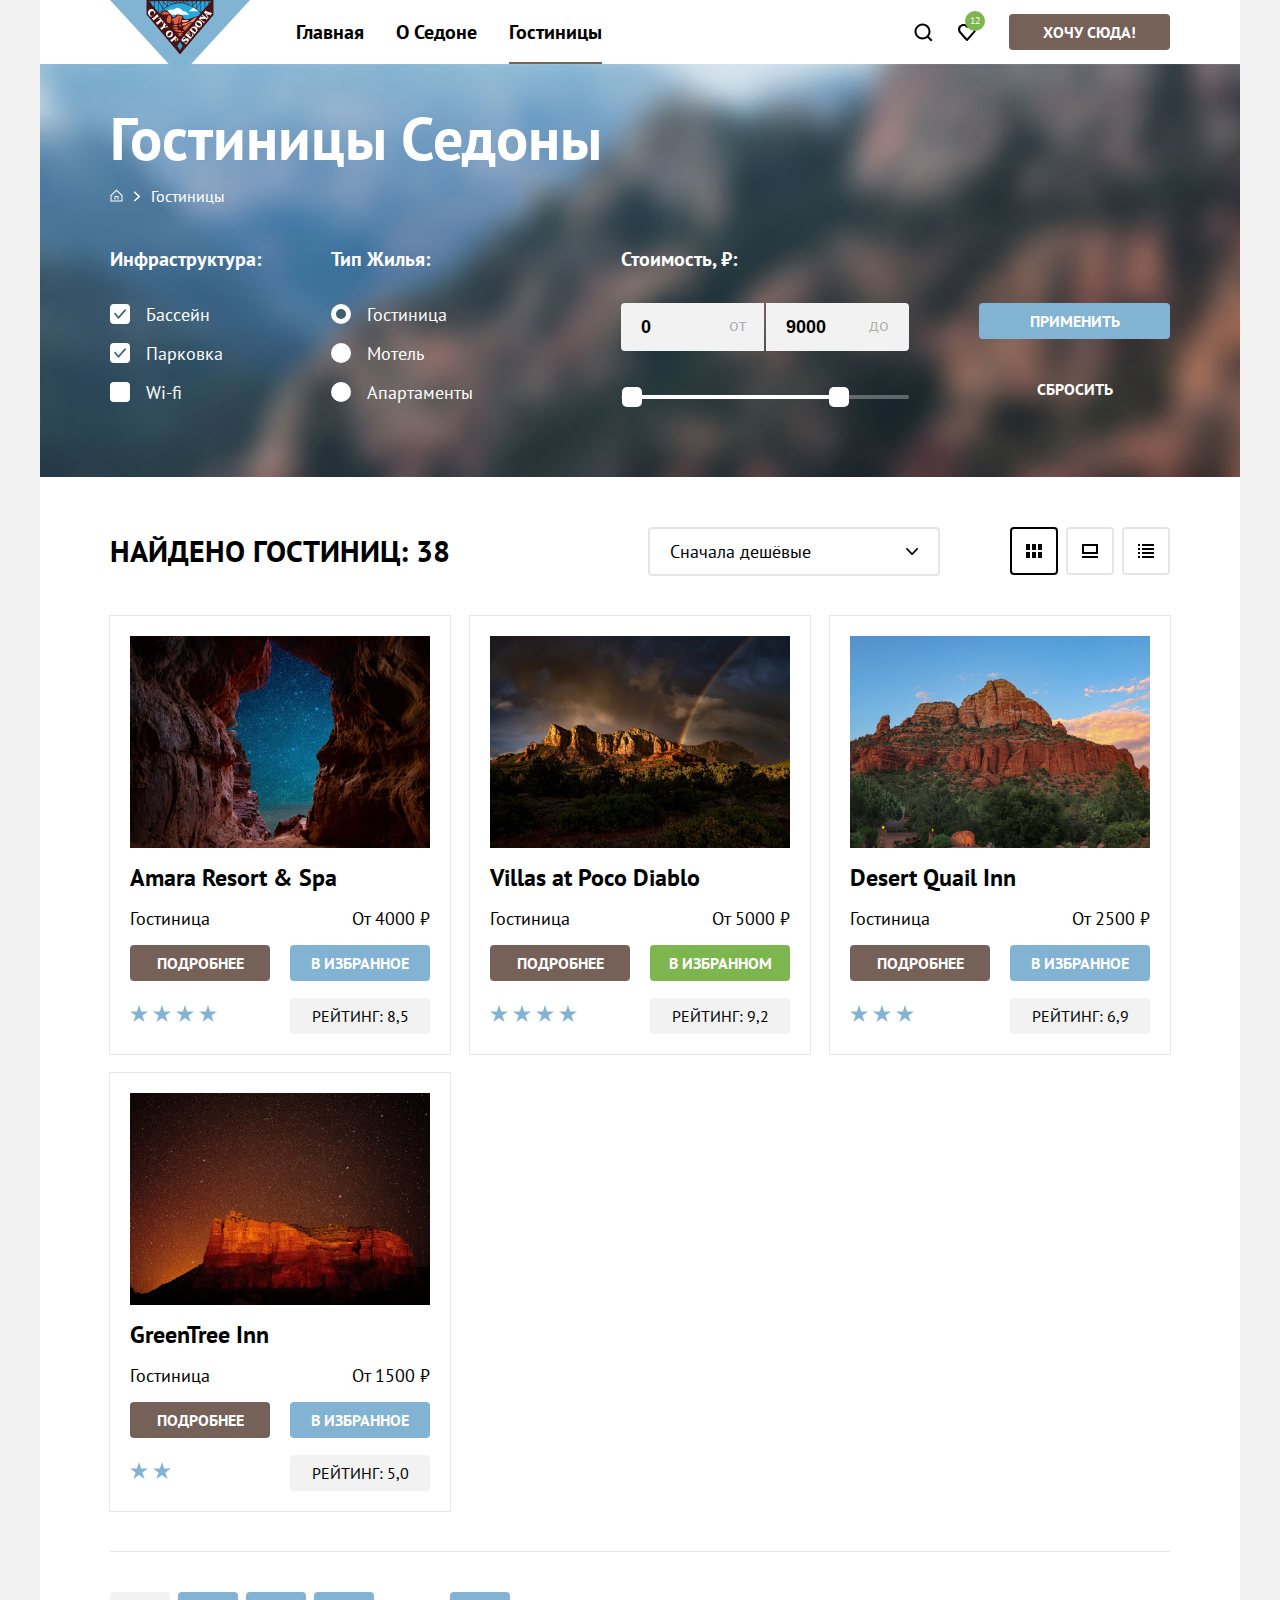
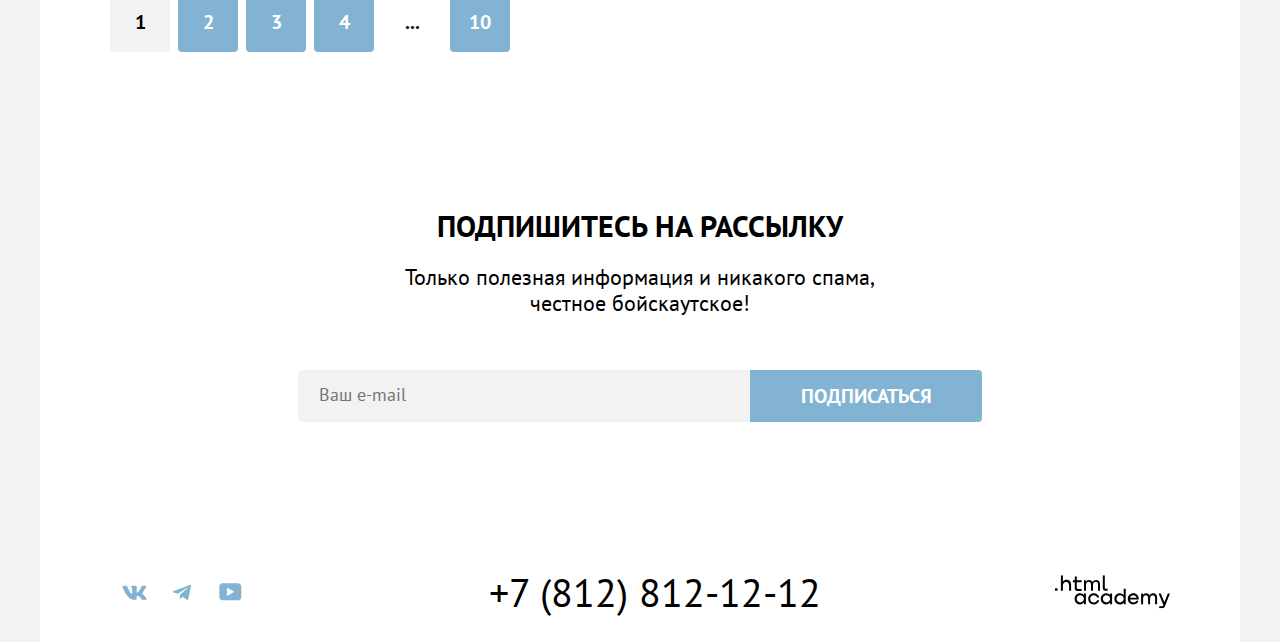
==== commit 4add79bc: "Add files via upload" ====
--- a/catalog.html
+++ b/catalog.html
@@ -28,8 +28,8 @@
             </ul>
             <ul class="navigation-list navigation-user">
               <li class="navigation-item">
-                <a class="navigation-link" href="#">
-                  <svg class="navigation-icon" aria-hidden="true" focusable="false" width="20" height="20" viewBox="0 0 20 20" fill="none" xmlns="http://www.w3.org/2000/svg" role="img" aria-label="Поиск">
+                <a class="navigation-link" href="#" aria-label="Поиск">
+                  <svg class="navigation-icon" aria-hidden="true" focusable="false" width="20" height="20" viewBox="0 0 20 20" fill="none" xmlns="http://www.w3.org/2000/svg" role="img">
                     <path d="m19.5 18.008-3.7-3.68c1-1.292 1.7-2.983 1.7-4.872 0-4.376-3.6-7.956-8-7.956s-8 3.68-8 8.055c0 4.376 3.6 7.956 8 7.956 1.8 0 3.5-.597 4.9-1.69l3.7 3.679 1.4-1.492Zm-10-2.486c-3.3 0-6-2.685-6-5.967 0-3.282 2.7-5.967 6-5.967s6 2.685 6 5.967c0 3.282-2.7 5.967-6 5.967Z" fill="#000"/>
                   </svg>
                   <span class="visually-hidden">
@@ -38,8 +38,8 @@
                   </a>
                 </li>
                 <li class="navigation-item">
-                  <a class="navigation-link" href="#">
-                    <svg class="navigation-icon" aria-hidden="true" focusable="false" width="18" height="17" viewBox="0 0 18 17" fill="none" xmlns="http://www.w3.org/2000/svg" role="img" aria-label="Избранное">
+                  <a class="navigation-link" href="#" aria-label="Избранное">
+                    <svg class="navigation-icon" aria-hidden="true" focusable="false" width="18" height="17" viewBox="0 0 18 17" fill="none" xmlns="http://www.w3.org/2000/svg" role="img" >
                       <path d="M8.9 17C8.6 17 8.3 16.9 8.1 16.6C2.7 10.5 1.4 9.1 1.1 8.7C0.4 7.8 0 6.6 0 5.4C0 2.4 2.4 0 5.5 0C6.8 0 8 0.5 9 1.3C10 0.5 11.3 0 12.5 0C15.5 0 18 2.4 18 5.4C18 6.7 17.5 7.9 16.7 8.8L9.7 16.7C9.5 16.9 9.3 17 8.9 17ZM2.9 7.5C3.2 7.9 6.4 11.5 9 14.4L15.2 7.4C15.7 6.9 15.9 6.2 15.9 5.4C15.9 3.6 14.4 2.1 12.6 2.1C11.6 2.1 10.6 2.6 9.9 3.4C9.6 3.7 9.3 3.8 9 3.8C8.7 3.8 8.4 3.6 8.2 3.4C7.5 2.6 6.5 2.1 5.5 2.1C3.7 2.1 2.2 3.6 2.2 5.4C2.1 6.3 2.5 7 2.9 7.5C2.8 7.5 2.8 7.5 2.9 7.5Z" fill="black"/>
                       </svg>
                   <span class="visually-hidden">
@@ -60,7 +60,7 @@
         <!-- Filter -->
         <section class="filter">
           <div class="container filter-container">
-              <h1 class="filter-title title-h1">Гостиницы Седоны</h1>
+              <h1 class="filter-title title-main">Гостиницы Седоны</h1>
                 <ul class="breadcrumbs">
                   <li class="breadcrumbs-item">
                     <a class="breadcrumbs-link" href="index.html">
@@ -83,21 +83,21 @@
                     <label class="checkbox">
                       <input type="checkbox" class="checkbox-input visually-hidden" name="swimming-pool" checked>
                       <span class="checkbox-mark"></span>
-                      <span class="checkbox-lable">Бассейн</span>
+                      <span class="checkbox-label">Бассейн</span>
                     </label>
                   </li>
                   <li class="catalog-filter-item">
                     <label class="checkbox">
                       <input type="checkbox" class="checkbox-input visually-hidden" name="parking" checked>
                       <span class="checkbox-mark"></span>
-                      <span class="checkbox-lable">Парковка</span>
+                      <span class="checkbox-label">Парковка</span>
                     </label>
                   </li>
                   <li class="catalog-filter-item">
                     <label class="checkbox">
                       <input type="checkbox" class="checkbox-input visually-hidden" name="wi-fi">
                       <span class="checkbox-mark"></span>
-                      <span class="checkbox-lable">Wi-fi</span>
+                      <span class="checkbox-label">Wi-fi</span>
                     </label>
                   </li>
                 </ul>
@@ -109,21 +109,21 @@
                     <label class="radio">
                       <input type="radio" class="radio-input visually-hidden" name="type-of-housing" value="hotel" checked>
                       <span class="radio-mark"></span>
-                      <span class="radio-lable">Гостиница</span>
+                      <span class="radio-label">Гостиница</span>
                     </label>
                   </li>
                   <li class="catalog-filter-item">
                     <label class="radio">
                       <input type="radio" class="radio-input visually-hidden" name="type-of-housing" value="the-motel">
                       <span class="radio-mark"></span>
-                      <span class="radio-lable">Мотель</span>
+                      <span class="radio-label">Мотель</span>
                     </label>
                   </li>
                   <li class="catalog-filter-item">
                     <label class="radio">
                       <input type="radio" class="radio-input visually-hidden" name="type-of-housing" value="apartments">
                       <span class="radio-mark"></span>
-                      <span class="radio-lable">Апартаменты</span>
+                      <span class="radio-label">Апартаменты</span>
                     </label>
                   </li>
                 </ul>
@@ -164,7 +164,7 @@
         <section class="cards container" data-test="catalog">
           <!-- Catalog header -->
           <header class="catalog-header">
-            <h2 class="catalog-title title-h2">Найдено гостиниц: 38</h2>
+            <h2 class="catalog-title title-secondary">Найдено гостиниц: 38</h2>
             <label class="catalog-select">
               <select class="select-control" aria-label="Сортировка">
                   <option value="popular">Сначала дешёвые</option>
@@ -372,7 +372,7 @@
         <!-- Subscribe-->
         <section class="subscribe subscribe-catalog" data-test="subscribe">
           <div class="subscribe-container">
-            <h2 class="catalog-subscribe-title title-h2">Подпишитесь на рассылку</h2>
+            <h2 class="catalog-subscribe-title title-secondary">Подпишитесь на рассылку</h2>
             <p class="subscribe-description">Только полезная информация и никакого спама,<br> честное бойскаутское!</p>
             <form class="subscribe-form" action="https://echo.htmlacademy.ru/" method="post">
               <label class="subscribe-email">
--- a/styles/styles.css
+++ b/styles/styles.css
@@ -32,16 +32,16 @@
   font-size: 18px;
   line-height: 21px;
   font-weight: 400;
-  color: #333333;
-  background-color: #F2F2F2;
+  color: rgba(0, 0, 0, 1);
+  background-color: rgba(242, 242, 242, 1);
 }
 
 .page-container {
   display: flex;
   flex-direction: column;
-  background-color: #ffffff;
-  max-width: 1200px;
+  width: 1200px;
   margin: 0 auto;
+  background-color: rgba(255, 255, 255, 1);
 }
 
 .container {
@@ -62,115 +62,115 @@
 
 /* Buttons */
 .button {
-  font-family: inherit;
-  text-decoration: none;
-  color: #ffffff;
-  line-height: 20px;
-  font-size: 16px;
-  text-transform: uppercase;
-  font-weight: 700;
-  text-align: center;
   display: inline-block;
   padding: 8px 10px;
   min-height: 36px;
+  font-family: inherit;
+  font-size: 16px;
+  line-height: 20px;
+  font-weight: 700;
+  text-align: center;
+  color: rgb(255, 255, 255, 1);
+  text-decoration: none;
+  text-transform: uppercase;
   border: none;
   border-radius: 4px;
   cursor: pointer;
 }
 
 .button-primary {
-  color: #ffffff;
-  background-color: #756157;
+  color: rgba(255, 255, 255, 1);
+  background-color: rgba(117, 97, 87, 1);
 }
 
 .button-primary:hover,
- .button-primary:focus {
-  background-color: #615048;
+.button-primary:focus {
+  background-color: rgba(97, 80, 72, 1);
 }
 
 .button-primary:active {
-  color: #FFFFFF4D;
+  color: rgba(255, 255, 255, 0.3);
 }
 
 .button-secondary {
-  color: #ffffff;
-  background-color: #82B3D3;
+  color: rgba(255, 255, 255, 1);
+  background-color: rgba(130, 179, 211, 1);
 }
 
 .button-secondary:hover,
- .button-secondary:focus {
-  background-color: #68A2CA;
+.button-secondary:focus {
+  background-color: rgba(104, 162, 202, 1);
 }
 
 .button-secondary:active {
-  color: #FFFFFF4D;
+  color: rgba(255, 255, 255, 0.3);
 }
 
 .active-button:hover,
- .active-button:focus{
-  background-color: #6C9E42;
+.active-button:focus{
+  background-color: rgba(108, 158, 66, 1);
 }
 
 .active-button:active {
-  color: #FFFFFF4D;
+  color: rgba(255, 255, 255, 0.3);
 }
 
 .button:disabled :not(.button-reset) {
-  background-color: #E5E5E5;
+  background-color: rgba(229, 229, 229, 1);
 }
 
 /* Titles */
-.title-h1 {
+.title-main {
+  margin: 0;
   font-size: 60px;
   line-height: 78px;
   font-weight: 700;
-  margin: 0;
-}
-
-.title-h2 {
+}
+
+.title-secondary {
+  margin: 0;
   font-size: 30px;
+  line-height: 36px;
   font-weight: 700;
-  line-height: 36px;
   text-align: center;
+  color: rgba(0, 0, 0, 1);
   text-transform: uppercase;
-  color: #000000;
-  margin: 0;
-}
-
-.title-h3 {
+}
+
+.title-tertiary {
+  margin-top: 0;
   font-size: 24px;
   line-height: 28px;
   font-weight: 700;
   text-transform: uppercase;
-  margin-top: 0;
 }
 
 /* Main-header */
 .main-header {
-  color: #000000;
+  color: rgb(0, 0, 0, 1)
 }
 
 .navigation {
   display: flex;
+  justify-content: space-between;
+  align-items: center;
   gap: 30px;
-  align-items: center;
-  justify-content: space-between;
 }
 
 .logo {
   align-self: flex-start;
+  z-index: 2;
   width: 140px;
   margin-bottom: -10px;
-  z-index: 2;
 }
 
 .navigation-list {
+  display: flex;
+  flex-wrap: wrap;
   margin: 0;
   padding: 0;
+  align-items: center;
   list-style: none;
-  display: flex;
-  flex-wrap: wrap;
-  align-items: center;
 }
 
 .navigation-list:not(.navigation-user) {
@@ -228,31 +228,31 @@
   bottom: 0;
   left: 16px;
   height: 2px;
-  background-color: #756257;
+  background-color: rgba(117, 98, 87, 1);
   content: "";
 }
 
 .notification {
+  position: absolute;
+  left: 20px;
+  top: 11px;
   display: flex;
   justify-content: center;
   align-items: center;
-  left: 20px;
-  position: absolute;
-  top: 11px;
+  width: 20px;
+  height: 20px;
   font-size: 10px;
   line-height: 10px;
   font-weight: 400;
-  width: 20px;
-  height: 20px;
-  background-color: #7DB54F;
+  text-align: center;
+  color: rgba(255, 255, 255, 1);
+  background-color: rgba(125, 181, 79, 1);
   border-radius: 50%;
-  color: #ffffff;
-  text-align: center;
 }
 
 /* Main */
 .main-index {
-  background-color: #ffffff;
+  background-color: rgba(255, 255, 255, 1);
 }
 
 .main-container {
@@ -267,19 +267,19 @@
 }
 
 .hero {
-  background-image: url('../images/hero.jpg');
+  min-height: 485px;
+  padding-top: 51px;
+  background-image: url("../images/hero.jpg");
   background-repeat: no-repeat;
   background-size: 100% auto;
   background-color: rgba(230, 230, 230, 1);
-  min-height: 485px;
-  padding-top: 51px;
 }
 
 .section-header-description {
+  margin: 0;
   font-size: 22px;
   line-height: 26px;
   text-align: center;
-  margin: 0;
 }
 
 /* Advantages */
@@ -302,12 +302,12 @@
 }
 
 .advantages-card {
-  min-width: 400px;
-  min-height: 385px;
   display: flex;
   flex-direction: column;
   justify-content: center;
   align-items: center;
+  min-width: 400px;
+  min-height: 385px;
   padding: 102px 85px;
 }
 
@@ -319,12 +319,12 @@
 
 .advantages-title::before {
   position: absolute;
-  width: 60px;
-  margin: auto;
   right: 0;
   bottom: 0;
   left: 0;
+  width: 60px;
   height: 2px;
+  margin: auto;
   background-color: rgba(255, 255, 255, 0.3);
   content: "";
 }
@@ -338,32 +338,32 @@
 }
 
 .advantages-item-w-image-left {
-  background-color: #82B3D3;
-  color: #ffffff;
-  width: 1200px;
   display: flex;
   flex-direction: row-reverse;
   align-items: center;
+  width: 1200px;
+  background-color: rgba(130, 179, 211, 1);
+  color: rgba(255, 255, 255, 1);
 }
 
 .advantages-item-light {
-  background-color: #83B3D31F;
-  color: #000000;
   width: 400px;
+  background-color: rgba(131, 179, 211, 0.1);
+  color: rgba(0, 0, 0, 1);
 }
 
 .advantages-item-dark {
-  background-color: #83B3D333;
-  color: #000000;
   width: 400px;
+  background-color: rgba(131, 179, 211, 0.2);
+  color: rgba(0, 0, 0, 1);
 }
 
 .advantages-item-w-image-right {
-  background-color: #82B3D3;
-  color: #ffffff;
+  display: flex;
+  align-items: center;
   width: 1200px;
-  display: flex;
-  align-items: center;
+  background-color: rgba(130, 179, 211, 1);
+  color: rgba(255, 255, 255, 1);
 }
 
 /* Services */
@@ -376,19 +376,19 @@
 }
 
 .services-list {
+  display: flex;
+  flex-wrap: wrap;
   margin: 0;
   padding: 0;
-  display: flex;
-  flex-wrap: wrap;
   list-style: none;
 }
 
 .services-container {
-  padding: 81px 85px;
   display: flex;
   flex-direction: column;
   justify-content: center;
   align-items: center;
+  padding: 81px 85px;
 }
 
 .services-icon {
@@ -400,38 +400,38 @@
 }
 
 .services-item {
-  text-align: center;
   flex-basis: 400px;
   min-height: 385px;
-  background-color: #83B3D31F;
+  text-align: center;
+  background-color: rgba(131, 179, 211, 0.1);
 }
 
 .services-item:nth-child(2n) {
-background-color: #ffffff;
+background-color: rgba(255, 255, 255, 1);
 }
 
 .services-item p {
+  margin: 0;
   font-size: 18px;
   line-height: 21px;
-  margin: 0;
 }
 
 .services-housing::before{
-  content: url('../images/icons/house.svg');
+  content: url("../images/icons/house.svg");
   width: 75px;
   height: 72px;
   margin-bottom: 30px;
 }
 
 .services-food::before{
-  content: url('../images/icons/food.svg');
+  content: url("../images/icons/food.svg");
   width: 75px;
   height: 72px;
   margin-bottom: 30px;
 }
 
 .services-souvenirs::before{
-  content: url('../images/icons/souvenirs.svg');
+  content: url("../images/icons/souvenirs.svg");
   width: 64px;
   height: 76px;
   margin-bottom: 25px;
@@ -439,10 +439,10 @@
 
 /* Hotel search */
 .search {
+  display: flex;
+  min-height: 406px;
+  padding: 96px 304px;
   text-align: center;
-  display: flex;
-  padding: 96px 304px;
-  min-height: 406px;
 }
 
 .search-container {
@@ -454,29 +454,29 @@
 }
 
 .search-description {
+  margin: 0 0 54px;
   font-size: 22px;
   line-height: 26px;
-  margin: 0 0 54px;
 }
 
 .search-button {
+  min-width: 376px;
+  min-height: 52px;
   font-size: 20px;
   line-height: 36px;
-  min-width: 376px;
-  min-height: 52px;
 }
 
 /* Subscribe */
 .subscribe {
-  background-image: url('../images/subscribe.jpg');
+  display: flex;
+  min-height: 415px;
+  padding: 96px 258px 104px;
+  text-align: center;
+  color: rgba(255, 255, 255, 1);
+  background-image: url("../images/subscribe.jpg");
   background-repeat: no-repeat;
-  text-align: center;
-  color: #ffffff;
   background-size: 100% auto;
   background-color: rgba(230, 230, 230, 1);
-  display: flex;
-  padding: 96px 258px 104px;
-  min-height: 415px;
 }
 
 .subscribe-container {
@@ -484,14 +484,14 @@
 }
 
 .subscribe-title {
-  color: #ffffff;
+  color: rgba(255, 255, 255, 1);
   margin-bottom: 20px;
 }
 
 .subscribe-description {
+  margin: 0 0 54px;
   font-size: 22px;
   line-height: 26px;
-  margin: 0 0 54px;
 }
 
 .subscribe-form {
@@ -500,12 +500,12 @@
 }
 
 .subscribe-input {
-  font-family: inherit;
-  background-color: #F2F2F2;
   min-width: 452px;
   min-height: 52px;
   padding: 14px 20px;
-  border: 1px solid #F2F2F2;
+  font-family: inherit;
+  background-color: rgba(242, 242, 242, 1);
+  border: 1px solid rgba(242, 242, 242, 1);
   border-top-left-radius: 4px;
   border-bottom-left-radius: 4px;
 }
@@ -519,16 +519,16 @@
 .subscribe-button {
   min-width: 232px;
   min-height: 52px;
+  font-size: 20px;
   border-top-left-radius: 0;
   border-bottom-left-radius: 0;
-  font-size: 20px;
 }
 
 /* Main footer */
 .main-footer {
   margin: 0 auto;
   padding: 45px 0 30px;
-  background-color: #ffffff;
+  background-color: rgba(255, 255, 255, 1);
 }
 
 .footer-container {
@@ -539,29 +539,29 @@
 
 /* Socials */
 .socials {
+  display: flex;
+  flex-wrap:wrap;
+  margin: 0;
+  padding: 0;
   list-style: none;
-  margin: 0;
-  padding: 0;
-  display: flex;
-  flex-wrap:wrap;
 }
 
 .socials-link {
   position: relative;
   display: block;
-  background-color: #ffffff;
-  background-repeat: no-repeat;
-  background-position: center;
   min-width: 48px;
   min-height: 40px;
   color: rgba(131, 179, 211, 1);
+  background-color: rgba(255, 255, 255, 1);
+  background-repeat: no-repeat;
+  background-position: center;
   cursor: pointer;
 }
 
 .socials-link:hover,
 .socials-link:focus {
+  z-index: 2;
   color: rgba(104, 162, 202, 1);
-  z-index: 2;
 }
 
 .socials-link:active {
@@ -587,18 +587,18 @@
 .footer-phone-link {
   font-size: 40px;
   line-height: 40px;
+  text-align: center;
+  color: rgba(0, 0, 0, 1);
   text-decoration: none;
-  text-align: center;
-  color: #000000;
 }
 
 .footer-phone-link:hover,
 .footer-phone-link:focus{
-  color: #756157;
+  color: rgba(117, 97, 87, 1);
 }
 
 .footer-phone-link:active {
-  color: #7561574D;
+  color: rgba(117, 97, 87, 0.3);
 }
 
 /* Footer logo */
@@ -609,7 +609,7 @@
 }
 
 .footer-logo-icon {
-  fill: #000000;
+  fill: rgba(0, 0, 0, 1);
 }
 
 .footer-logo-icon:hover,
@@ -621,22 +621,21 @@
   fill: rgba(117, 97, 87, 0.3);
 }
 
-/* Каталог */
-
+/* Catalog */
 /* Filter */
 .main-inner {
   width: 1200px;
   margin: 0 auto;
-  background-color: #ffffff;
+  background-color: rgba(255, 255, 255, 1);
 }
 
 .filter {
-  background-color: #83B3D333;
-  color: #ffffff;
-  background-image: url('../images/filter-background.jpg');
+  padding: 35px 70px 70px;
+  color: rgba(255, 255, 255, 1);
+  background-color: rgba(117, 97, 87, 1);
+  background-image: url("../images/filter-background.jpg");
   background-repeat: no-repeat;
   background-size: cover;
-   padding: 35px 70px 70px;
 }
 
 .filter-title {
@@ -650,37 +649,34 @@
 /* Breadcrumbs */
 .breadcrumbs {
   display: flex;
-  list-style: none;
   margin: 0 0 40px;
   padding: 0;
-}
-
-.breadcrumbs-item:first-child {
-  background-image: url('../images/icons/arrow-right.svg');
+  list-style: none;
+}
+
+.breadcrumbs-item:not(:last-child) {
+  padding-right: 28px;
+  background-image: url("../images/icons/arrow-right.svg");
   background-repeat: no-repeat;
   background-position: center right 10px;
 }
 
-.breadcrumbs-item:not(last-child) {
-  padding-right: 28px;
-}
-
 .breadcrumbs-link {
+  font-size: 16px;
+  color: rgba(255, 255, 255, 1);
   text-decoration: none;
-  font-size: 16px;
-  color: #ffffff;
 }
 
 .breadcrumbs-link:hover {
-  color: #FFFFFF99;
+  color: rgba(255, 255, 255, 0.6);
 }
 
 .breadcrumbs-link:focus {
-  color: #ffffff;
+  color: rgba(255, 255, 255, 1);
 }
 
 .breadcrumbs-link:active {
-  color: #FFFFFF4D;
+  color: rgba(255, 255, 255, 0.3);
 }
 
 /* Catalog filter */
@@ -691,9 +687,9 @@
 }
 
 .catalog-filter-list {
+  margin: 0;
+  padding: 0;
   list-style: none;
-  margin: 0;
-  padding: 0;
 }
 
 .catalog-filter-item {
@@ -717,11 +713,11 @@
 }
 
 .catalog-filter-title {
+  margin-bottom: 32px;
+  padding: 0;
   font-size: 20px;
   line-height: 24px;
   font-weight: 700;
-  padding: 0;
-  margin-bottom: 32px;
 }
 
 /* Checkbox */
@@ -748,26 +744,30 @@
   height: 20px;
   border-radius: 4px;
   border: none;
-  background-color: #ffffff;
+  background-color: rgba(255, 255, 255, 1);
 }
 
 .checkbox-input[type="checkbox"]:checked + .checkbox-mark {
-  background-image: url('../images/icons/checkbox-selected.svg');
+  background-image: url("../images/icons/checkbox-selected.svg");
   background-repeat: no-repeat;
   background-position: center;
 }
 
 .checkbox-input[type="checkbox"]:focus-visible + .checkbox-mark {
-  outline: 3px solid #83B3D3;
-}
-
-.checkbox-lable {
+  outline: 3px solid rgba(131, 179, 211, 1);
+}
+
+.checkbox-input[type="checkbox"]:disabled + .checkbox-mark {
+  opacity: 20%;
+}
+
+.checkbox-label {
   font-size: 18px;
   line-height: 23px;
 }
 
 /* Radio */
-.radio-lable {
+.radio-label {
   font-size: 18px;
   line-height: 23px;
   font-weight: 400;
@@ -796,7 +796,7 @@
   height: 20px;
   border-radius: 50%;
   border: none;
-  background-color: #ffffff;
+  background-color: rgba(255, 255, 255, 1);
 }
 
 .radio-input[type="radio"]:checked + .radio-mark::before {
@@ -805,13 +805,13 @@
   left: 5px;
   width: 10px;
   height: 10px;
-  background-color: #3F5E72;
+  background-color: rgba(63, 94, 114, 1);
   border-radius: 50%;
   content: "";
 }
 
 .radio-input[type="radio"]:focus-visible + .radio-mark {
-  outline: 3px solid #83B3D3;
+  outline: 3px solid rgba(131, 179, 211, 1);
 }
 
 .button-filter-choice {
@@ -822,9 +822,9 @@
 }
 
 .range-wrapper-inputs {
+  display: flex;
+  justify-content: center;
   margin-bottom: 44px;
-  display: flex;
-  justify-content: center;
 }
 
 .range-control {
@@ -833,81 +833,81 @@
 
 .range-min {
   position: absolute;
-  color: rgba(0, 0, 0, 0.3);
   top: 10px;
   right: 20px;
   font-size: 18px;
   line-height: 24px;
   font-weight: 400;
+  color: rgba(0, 0, 0, 0.3);
 }
 
 .min-interval {
   width: 143px;
   height: 48px;
-  background-color: #F2F2F2;
-  border-top-left-radius: 4px;
-  border-bottom-left-radius: 4px;
-  border: none;
   margin-right: 2px;
   padding: 20px;
   font-size: 18px;
   line-height: 24px;
   font-weight: 700;
+  background-color: rgba(242, 242, 242, 1);
+  border: none;
+  border-top-left-radius: 4px;
+  border-bottom-left-radius: 4px;
 }
 
 .range-max {
   position: absolute;
-  color: rgba(0, 0, 0, 0.3);
   top: 10px;
   right: 20px;
   font-size: 18px;
   line-height: 24px;
   font-weight: 400;
+  color: rgba(0, 0, 0, 0.3);
 }
 
 .max-interval {
   width: 143px;
   height: 48px;
   padding: 20px;
-  background-color: #F2F2F2;
-  border-top-right-radius: 4px;
-  border-bottom-right-radius: 4px;
-  border: none;
   font-size: 18px;
   line-height: 24px;
   font-weight: 700;
+  background-color: rgba(242, 242, 242, 1);
+  border: none;
+  border-top-right-radius: 4px;
+  border-bottom-right-radius: 4px;
 }
 
 .range-scale {
   position: relative;
   height: 4px;
+  margin-bottom: 8px;
   background-color: rgba(255, 255, 255, 0.3);
   border-radius: 4px;
-  margin-bottom: 8px;
 }
 
 .range-bar {
   position: absolute;
   height: 4px;
-  background-color: #ffffff;
+  background-color: rgba(255, 255, 255, 1);
 }
 
 .range-handle {
   position: absolute;
   width: 20px;
   height: 20px;
-  background-color: #ffffff;
+  background-color: rgba(255, 255, 255, 1);
+  border: none;
   border-radius: 5px;
   cursor: pointer;
-  border: none;
 }
 
 .range-handle:focus {
-  border: 3px solid #83B3D3;
+  border: 3px solid rgba(131, 179, 211, 1);
 }
 
 .range-handle:active {
-  border: 2px solid #83B3D3;
+  border: 2px solid rgba(131, 179, 211, 1);
 }
 
 .handle-min {
@@ -931,56 +931,47 @@
 }
 
 .button-reset:hover {
-  color:  #FFFFFF4D;
+  color: rgba(255, 255, 255, 0.3);
 }
 
 .button-reset:focus {
-  outline: 3px solid #83B3D3;
+  outline: 3px solid rgba(131, 179, 211, 1);
   border-radius: 4px;
 }
 
 .button-reset:active {
-  color: #FFFFFF4D;
+  color: rgba(255, 255, 255, 0.3);
 }
 
 .button-reset:disabled {
   opacity: 10%;
 }
-
-.search-resalt {
-  font-size: 30px;
-  line-height: 36px;
-  font-weight: 700;
-  text-transform: uppercase;
-  color: #000000;
-}
-
 
 /* Cards*/
 /* Catalog header */
 .select-control {
+  min-width: 292px;
+  padding: 12px 20px;
   font-family: inherit;
   font-size: 18px;
   line-height: 21px;
-  min-width: 292px;
-  padding: 12px 20px;
-  border: 2px solid #E5E5E5;
+  background-image: url("../images/icons/arrow-down.svg");
+  background-repeat: no-repeat;
+  background-position: center right 20px;
+  background-color: rgba(255, 255, 255, 1);
+  border: 2px solid rgba(229, 229, 229, 1);
   border-radius: 4px;
   appearance: none;
-  background-image: url('../images/icons/arrow-down.svg');
-  background-repeat: no-repeat;
-  background-position: center right 20px;
-  background-color: #ffffff;
 }
 
 .select-control:hover,
 .select-control:focus {
-  border: 2px solid #68A2CA;
+  border: 2px solid rgba(104, 162, 202, 1);
 }
 
 .select-control:disabled {
-  color: #0000004D;
-  border: 2px solid #0000004D;
+  color: rgba(0, 0, 0, 0.3);
+  border: 2px solid rgba(0, 0, 0, 0.3);
 }
 
 .catalog-header {
@@ -1002,9 +993,9 @@
   display: flex;
   flex-wrap: wrap;
   gap: 8px;
+  min-width: 160px;
+  margin: 0;
   padding: 0;
-  margin: 0;
-  min-width: 160px;
   list-style: none;
 }
 
@@ -1013,19 +1004,19 @@
   align-items: center;
   min-width: 48px;
   min-height: 48px;
-  background-color: #ffffff;
-  border: 2px solid #E5E5E5;
+  background-color: rgba(255, 255, 255, 1);
+  border: 2px solid rgba(229, 229, 229, 1);
   border-radius: 4px;
 }
 
 .card-grid-toggle:hover,
 .card-grid-toggle:active,
 .card-grid-toggle-dark {
-  border: 2px solid #000000;
+  border: 2px solid rgba(0, 0, 0, 1);
 }
 
 .card-grid-toggle:focus {
-  border: 2px solid #68A2CA;
+  border: 2px solid rgba(104, 162, 202, 1);
 }
 
 .type-icon {
@@ -1037,15 +1028,15 @@
   grid-template-columns: repeat(3, 340px);
   column-gap: 20px;
   row-gap: 19px;
+  margin: 0;
+  padding: 0;
   list-style: none;
-  padding: 0;
-  margin: 0;
 }
 
 .cards-item {
+  width: 340px;
   padding: 20px;
-  width: 340px;
-  box-shadow: 0 0 0 1px #E6E6E6;
+  box-shadow: 0 0 0 1px rgba(230, 230, 230, 1);
 }
 
 .product-card {
@@ -1057,9 +1048,9 @@
 
 .card-link {
   grid-column: 1/3;
+  display: block;
+  color: rgba(0, 0, 0, 1);
   text-decoration: none;
-  color: #000000;
-  display: block;
 }
 
 .card-image {
@@ -1067,11 +1058,11 @@
 }
 
 .card-title {
+  grid-column: 1/3;
+  margin: 0;
   font-size: 24px;
   line-height: 28px;
   font-weight: 700;
-  grid-column: 1/3;
-  margin: 0;
 }
 
 .card-text {
@@ -1091,129 +1082,128 @@
 }
 
 .card-rating {
+  align-self: center;
+  text-align: center;
+  margin: 0;
+  padding: 8px 16px;
   font-size: 16px;
   line-height: 20px;
   text-transform: uppercase;
-  background-color: #F2F2F2;
-  margin: 0;
-  padding: 8px 16px;
+  background-color: rgba(242, 242, 242, 1);
   border-radius: 4px;
-  align-self: center;
-  text-align: center;
 }
 
 .active-button {
-  background-color: #7DB54F;
+  background-color: rgba(125, 181, 79, 1);
 }
 
 /* Pagination */
 .pagination {
-  list-style: none;
+  display: flex;
+  flex-wrap: wrap;
+  gap: 8px;
   margin: 40px 0 60px;
   padding: 40px 0 0;
-  display: flex;
-  flex-wrap: wrap;
-  gap: 8px;
-  border-top: 1px solid #E6E6E6;
+  border-top: 1px solid rgba(230, 230, 230, 1);
+  list-style: none;
 }
 
 .pagination-link{
-  color: #ffffff;
-  background-color: #82B3D3;
-  border-radius: 4px;
-  text-decoration: none;
-  font-size: 20px;
-  line-height: 36px;
-  font-weight: 700;
   display: block;
   min-width: 60px;
   min-height: 60px;
   padding: 12px 14px;
+  font-size: 20px;
+  line-height: 36px;
+  font-weight: 700;
   text-align: center;
+  color: rgba(255, 255, 255, 1);
+  text-decoration: none;
+  background-color: rgba(130, 179, 211, 1);
+  border-radius: 4px;
 }
 
 .pagination-link:hover,
 .pagination-link:focus {
-  background-color: #68A2CA;
+  background-color: rgba(104, 162, 202, 1);
 }
 
 .pagination-link:active {
-  background-color: #82B3D3;
-  color: #FFFFFF4D;
+  color: rgba(255, 255, 255, 0.3);
+  background-color: rgba(130, 179, 211, 1);
 }
 
 .pagination-current {
-  color: #000000;
-  background-color: #F2F2F2;
+  color: rgba(0, 0, 0, 1);
+  background-color: rgba(242, 242, 242, 1);
 }
 
 .pagination-current:hover,
 .pagination-current:focus {
-  background-color: #F2F2F2;
+  background-color: rgba(242, 242, 242, 1);
 }
 
 .pagination-current:active {
-  background-color: #F2F2F2;
-  color: #000000;
+  color: rgba(0, 0, 0, 1);
+  background-color: rgba(242, 242, 242, 1);
 }
 
 .pagination-other {
-  color: #000000;
-  background-color: #ffffff;
+  color: rgba(0, 0, 0, 1);
+  background-color: rgba(255, 255, 255, 1);
 }
 
 .pagination-other:hover,
 .pagination-other:focus {
-  background-color: #ffffff;
+  background-color: rgba(255, 255, 255, 1);
 }
 
 .pagination-other:active {
-  background-color: #ffffff;
-  color: #000000;
+  color: rgba(0, 0, 0, 1);
+  background-color: rgba(255, 255, 255, 1);
 }
 
 /* Subscribe */
 .subscribe-catalog {
-  background-color: #ffffff;
-  color: #000000;
+  color: rgba(0, 0, 0, 1);
+  background-color: rgba(255, 255, 255, 1);
   background-image: none;
 }
 
 .catalog-subscribe-title {
-  color: #000000;
   margin-bottom: 20px;
-}
-
+  color: rgba(0, 0, 0, 1);
+}
 
 /* Modal */
 .modal-container {
   position: fixed;
   top: 0;
   left: 0;
+  z-index: 3;
   display: flex;
   width: 100%;
   height: 100%;
   background-color: rgba(242, 242, 242, 0.8);
-  z-index: 3;
 }
 
 .modal {
   position: relative;
   width: 717px;
   margin: auto;
-  background-color: rgba(255, 255, 255, 1);
   padding: 64px 70px;
+  background-color: rgba(255, 255, 255, 1);
   border-radius: 30px;
-  box-shadow: rgba(0, 0, 0, 0.15);
+  box-shadow: 0 25px 50px 0 rgba(0, 0, 0, 0.15);
 }
 
 .modal-close-button {
   position: absolute;
-  padding: 0;
   top: 64px;
   right: 52px;
   width: 52px;
   height: 52px;
+  padding: 0;
   background-color: rgba(242, 242, 242, 1);
   border: none;
   border-radius: 50%;
@@ -1240,15 +1230,20 @@
 }
 
 .modal-title {
+  margin-bottom: 64px;
   text-align: left;
-  margin-bottom: 64px;
 }
 
 .field-group {
   display: flex;
   justify-content: space-between;
   flex-wrap: wrap;
-  margin: 0 0 48px;
+  /* margin: 0 0 48px; */
+  margin-bottom: 23px;
+}
+
+.children {
+  display: flex;
 }
 
 .departure-input,
@@ -1260,13 +1255,13 @@
   font-size: 18px;
   line-height: 24px;
   font-weight: 700;
-  color: #000000;
-  border-radius: 4px;
+  color: rgba(0, 0, 0, 1);
   background-color: rgba(242, 242, 242, 1);
-  background-image: url('../images/icons/calendar.svg');
+  background-image: url("../images/icons/calendar.svg");
   background-repeat: no-repeat;
   background-position:  center right 22px;
   border: none;
+  border-radius: 4px;
 }
 
 .field-group-input:hover,
@@ -1288,14 +1283,15 @@
 }
 
 .form-warning {
-  position: absolute;
+  /* position: absolute;
   left: 0;
-  bottom: 0;
+  bottom: 0; */
   width: 100%;
+  margin-top: 4px;
+  padding: 4px 20px 0;
   font-size: 16px;
   line-height: 21px;
-  padding: 4px 20px 0;
-  transform: translateY(100%);
+  /* transform: translateY(100%); */
 }
 
 .form-warning-error {
@@ -1303,9 +1299,10 @@
 }
 
 .field-group-content {
-  position: relative;
+  /* position: relative; */
   display: flex;
   flex-direction: column;
+  min-height: 69px;
 }
 
 .guests {
@@ -1320,17 +1317,17 @@
 }
 
 .label-input {
+  padding: 12px 0;
   font-family: "PT Sans", "Arial", sans-serif;
   font-size: 20px;
   line-height: 24px;
   font-weight: 700;
-  color: #000000;
-  padding: 12px 0;
+  color: rgba(0, 0, 0, 1);
 }
 
 .field-guest-content {
-  display: flex;
   position: relative;
+  display: flex;
 }
 
 .adults-input,
@@ -1338,18 +1335,18 @@
   width: 31px;
   height: 48px;
   padding: 14px 3px;
-  text-align: center;
-  background-color: rgba(242, 242, 242, 1);
-  color: #000000;
   font-family: "PT Sans", "Arial", sans-serif;
   font-size: 18px;
   line-height: 20px;
   font-weight: 700;
+  text-align: center;
+  color: rgba(0, 0, 0, 1);
+  background-color: rgba(242, 242, 242, 1);
   border: none;
 }
 
-.adults-input[type='number'],
-.children-input[type='number'] {
+.adults-input[type="number"],
+.children-input[type="number"] {
   -moz-appearance: textfield;
 }
 
@@ -1362,10 +1359,10 @@
 .counter-button {
   width: 40px;
   height: 48px;
+  color: rgba(117, 97, 87, 0.3);
+  background-color: rgba(242, 242, 242, 1);
   border: none;
-  background-color: rgba(242, 242, 242, 1);
   cursor: pointer;
-  color: rgba(117, 97, 87, 0.3);
 }
 
 .icon-minus {
@@ -1394,15 +1391,15 @@
   border-bottom-right-radius: 4px;
 }
 
-.counter-button:hover{
+.counter-button:hover {
   color: rgba(0, 0, 0, 1);
 }
 
 .counter-button:focus {
+  z-index: 2;
+  color: rgba(0, 0, 0, 1);
   border: 3px solid rgba(130, 179, 211, 1);
   border-radius: 4px;
-  z-index: 2;
-  color: rgba(0, 0, 0, 1);
 }
 
 .counter-button:active {
@@ -1411,37 +1408,37 @@
 
 /* Tooltip */
 .tooltip {
+  position: relative;
   margin-left: 10px;
-  position: relative;
 }
 
 .tooltip-button {
   display: block;
-  background-color: rgba(131, 179, 211, 1);
   width: 26px;
   height: 26px;
   padding: 7px 12px;
+  background-color: rgba(131, 179, 211, 1);
+  border: none;
   border-radius: 50%;
-  border: none;
   cursor: pointer;
 }
 
 .tooltip-text {
+  position: absolute;
+  top: 85%;
+  left: 50%;
+  z-index: 1;
+  transform: translateX(-50%);
+  display: none;
+  width: 256px;
+  margin-top: 13px;
+  padding: 20px 18px 23px 22px;
+  font-size: 16px;
+  line-height: 20px;
+  font-weight: 400;
+  color: rgba(255, 255, 255, 1);
   background-color: rgba(51, 51, 51, 1);
   border-radius: 10px;
-  width: 256px;
-  margin-top: 13px;
-  color: rgba(255, 255, 255, 1);
-  font-weight: 400;
-  font-size: 16px;
-  line-height: 20px;
-  padding: 20px 18px 23px 22px;
-  position: absolute;
-  top: 100%;
-  left: 50%;
-  transform: translateX(-50%);
-  z-index: 1;
-  display: none;
 }
 
 .tooltip-button:hover + .tooltip-text,
@@ -1450,26 +1447,26 @@
 }
 
 .tooltip-text::after {
-  content:'';
-  background-image: url("../images/icons/tooltip-arrow.svg");
-  width: 19px;
-  height: 9px;
-  position:absolute;
+  position: absolute;
   bottom: 100%;
   left:0;
   right:0;
+  width: 19px;
+  height: 9px;
   margin-left: auto;
   margin-right: auto;
-}
-
-.children {
+  content:"";
+  background-image: url("../images/icons/tooltip-arrow.svg");
+}
+
+.tooltip-flex {
   display: flex;
 }
 
 .appointment-submit {
   width: 577px;
   height: 60px;
-  border-radius: 10px;
   font-size: 20px;
   line-height: 24px;
-}
+  border-radius: 10px;
+}
